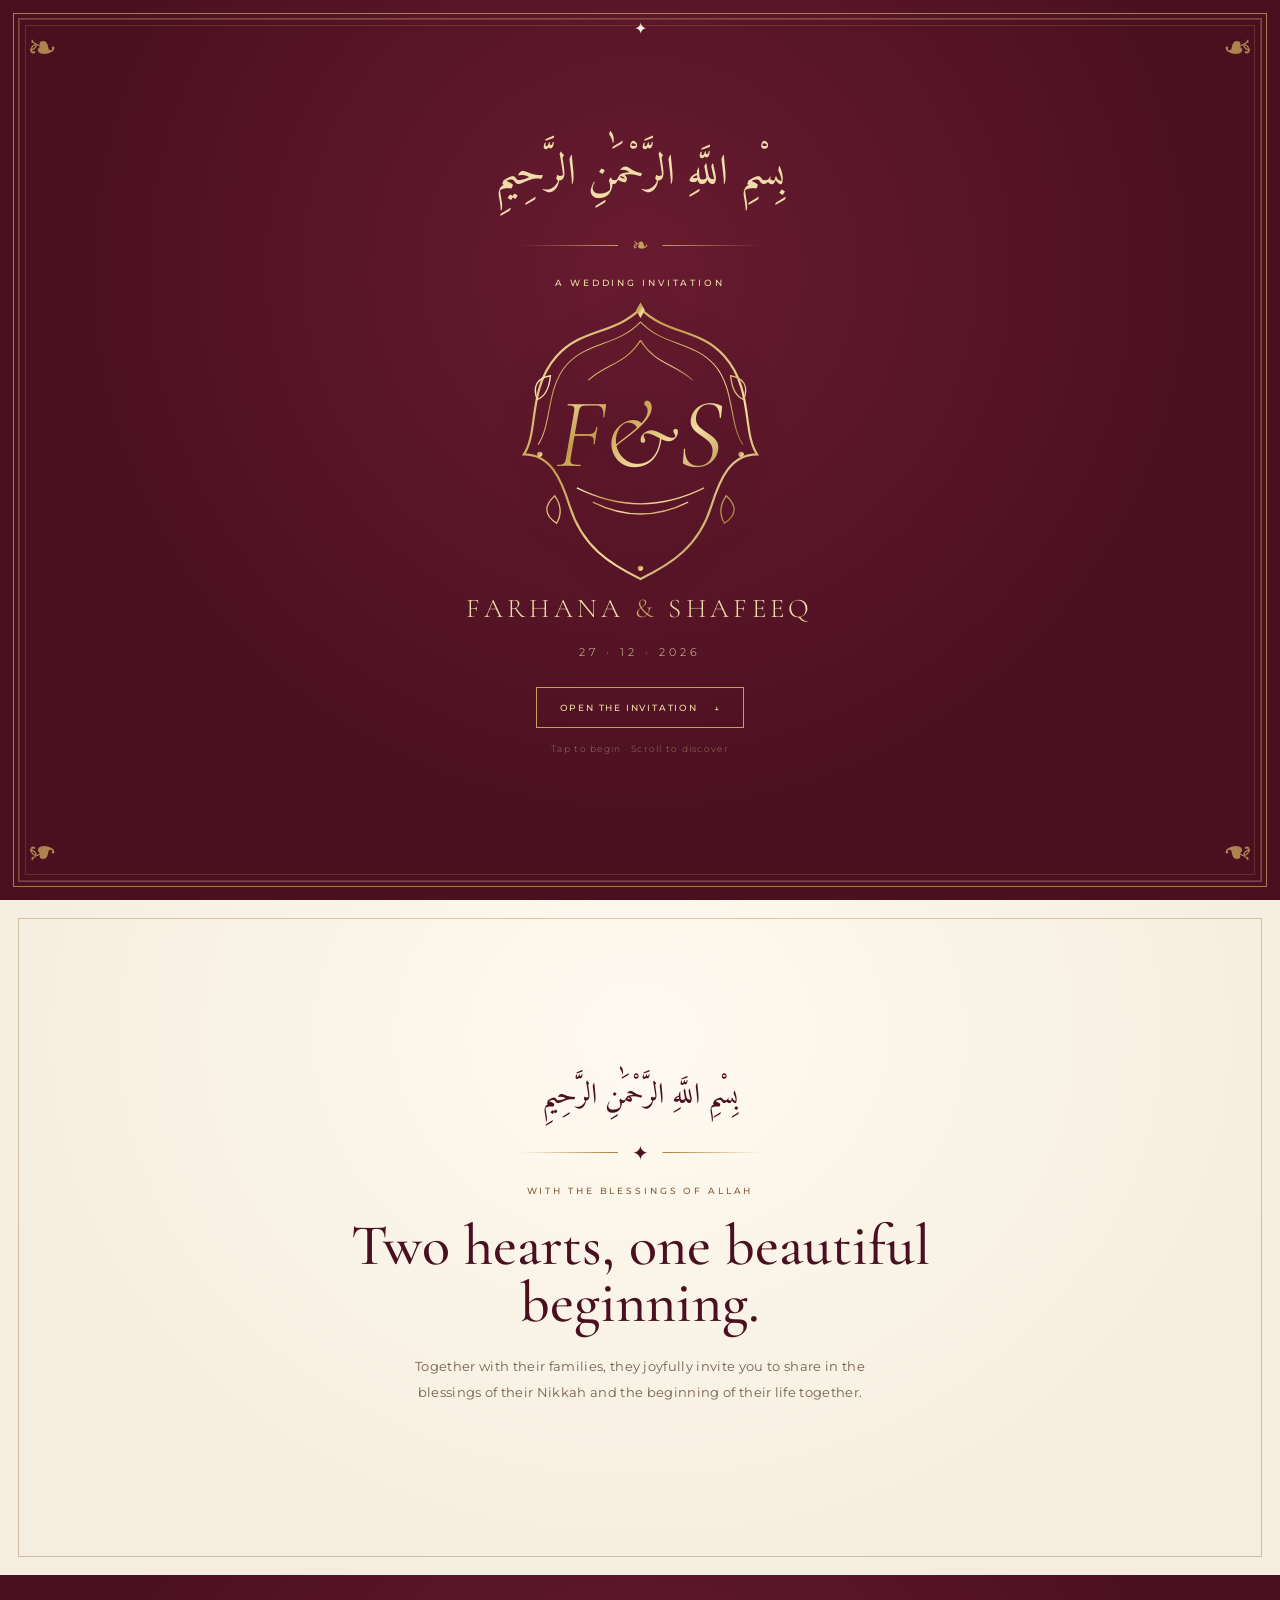
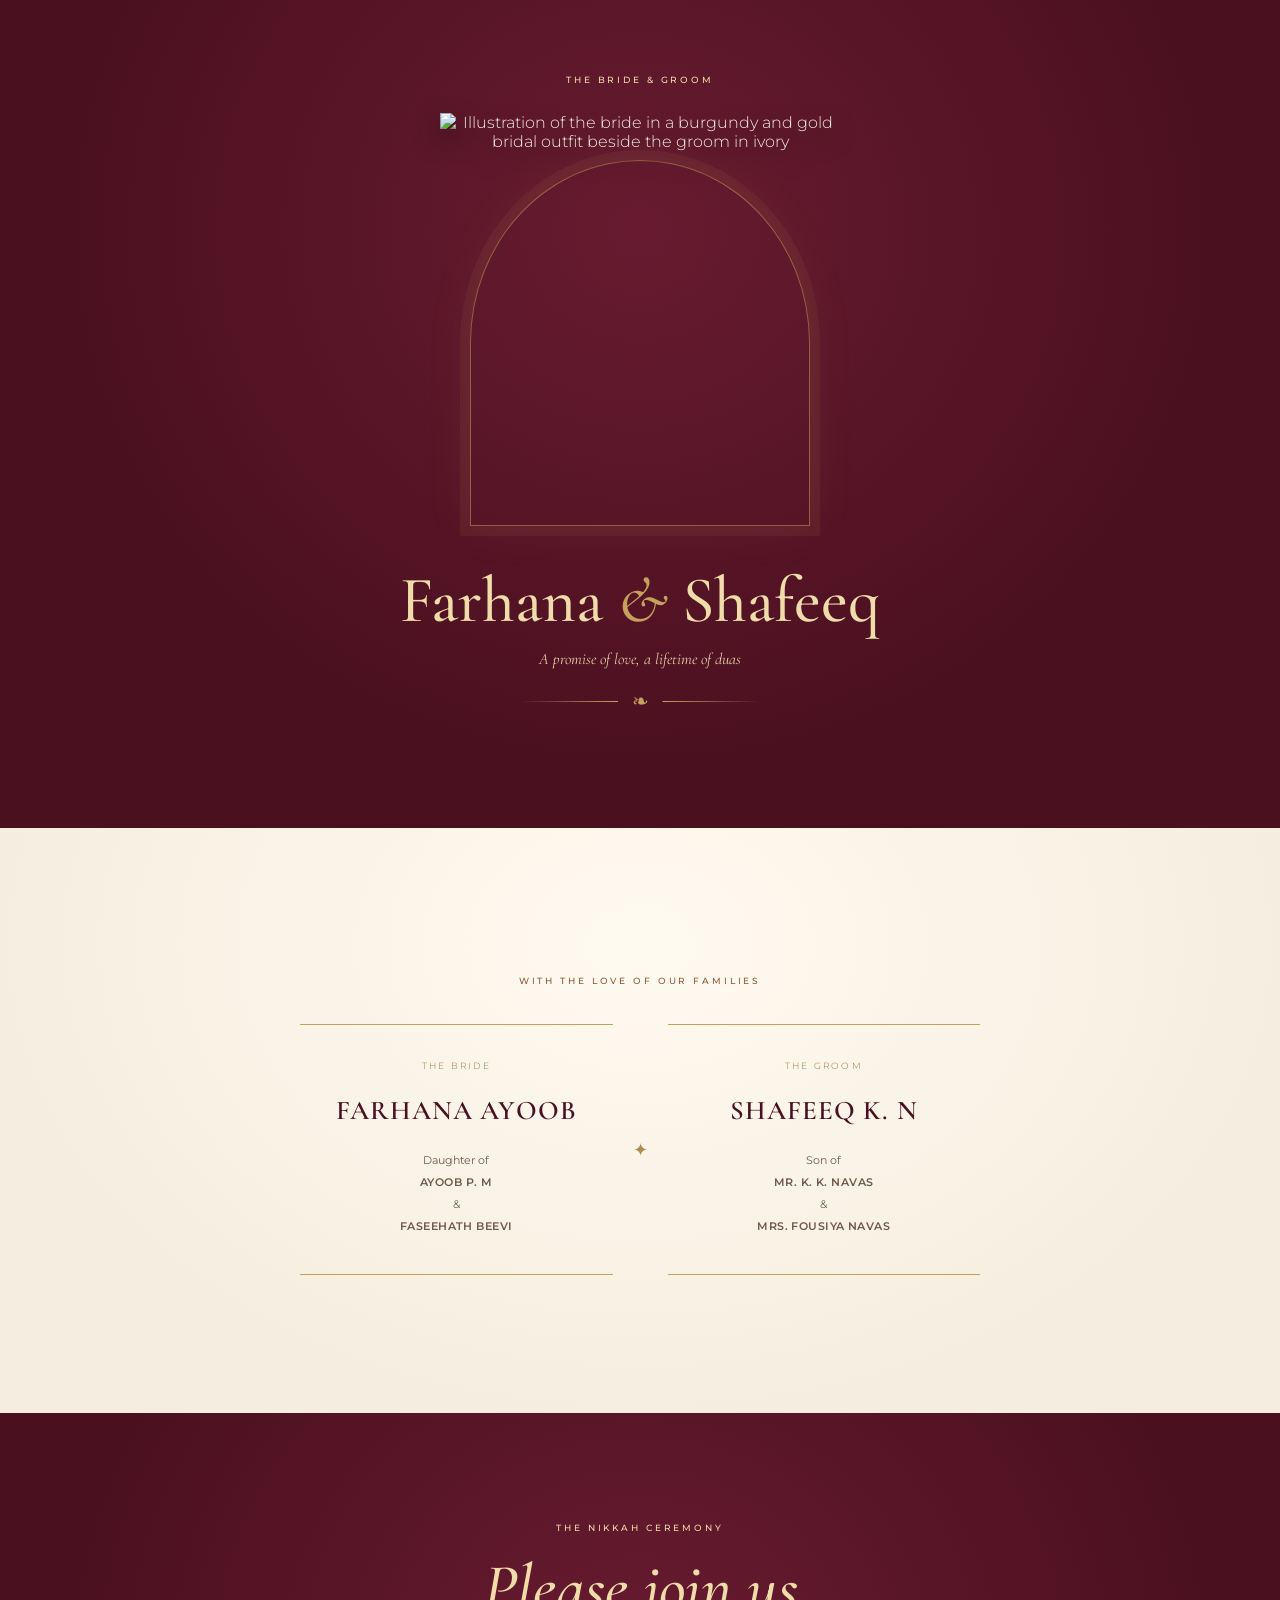
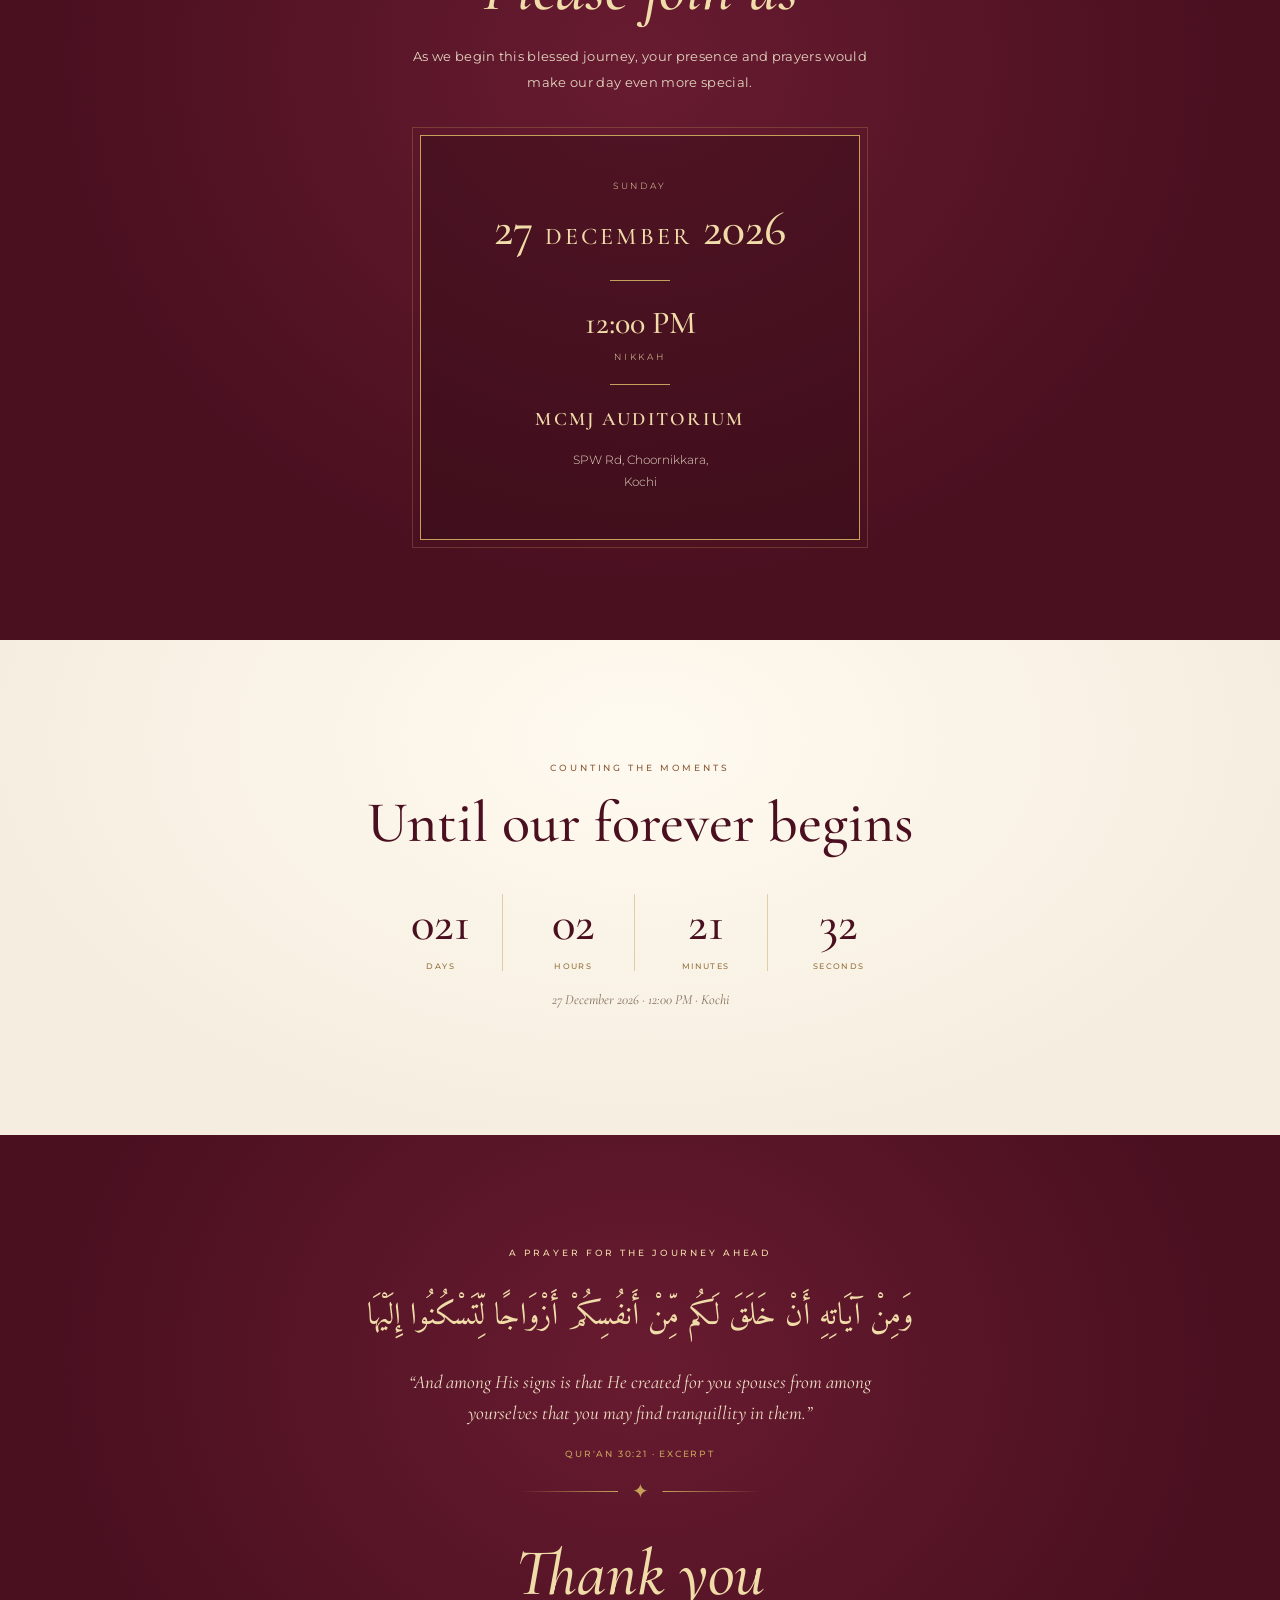
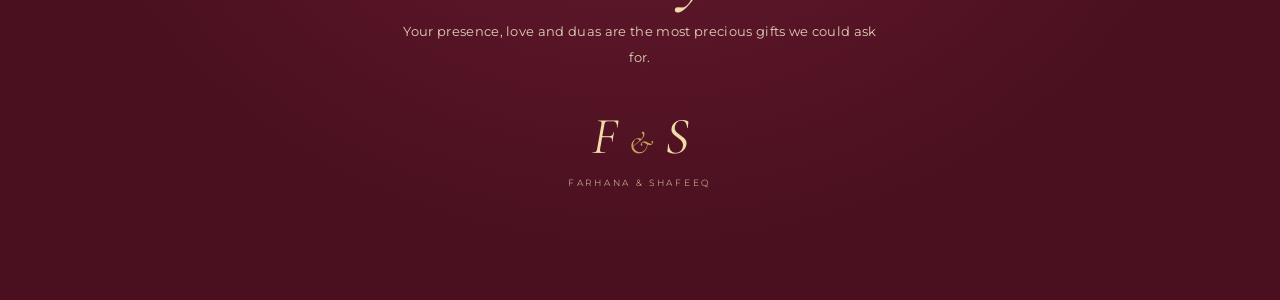
==== index.html @ 88112d71 "Add files via upload" ====
<!doctype html>
<html lang="en">
<head>
  <meta charset="utf-8"><meta name="viewport" content="width=device-width, initial-scale=1">
  <meta name="theme-color" content="#4a1020"><meta name="description" content="The Nikkah invitation of Farhana Ayoob and Shafeeq K. N — 27 December 2026.">
  <title>Farhana & Shafeeq | Nikkah Invitation</title>
  <link rel="preconnect" href="https://fonts.googleapis.com"><link rel="preconnect" href="https://fonts.gstatic.com" crossorigin>
  <link href="https://fonts.googleapis.com/css2?family=Cormorant+Garamond:wght@400;500;600;700&family=Amiri:wght@400;700&family=Montserrat:wght@300;400;500;600&display=swap" rel="stylesheet">
  <link rel="stylesheet" href="styles.css">
</head>
<body>
  <audio id="nasheed" src="assets/wedding-nasheed.mp3" loop preload="auto"></audio>
  <button class="music-toggle" id="musicToggle" aria-label="Toggle nasheed" hidden><span class="music-bars"><i></i><i></i><i></i><i></i></span><span id="musicLabel">Music on</span></button>
  <div class="petal-field" aria-hidden="true"></div>

  <main>
    <section class="opening burgundy" id="home">
      <div class="ornate-frame frame-gold" aria-hidden="true"><span>✦</span></div>
      <div class="opening-inner">
        <p class="arabic-bismillah reveal">بِسْمِ اللَّهِ الرَّحْمَٰنِ الرَّحِيمِ</p>
        <div class="gold-rule reveal"><span>❧</span></div>
        <p class="eyebrow reveal">A WEDDING INVITATION</p>
        <div class="crest reveal" aria-label="F and S royal monogram">
          <svg viewBox="0 0 300 330" role="img" aria-label="Ornamental F and S monogram">
            <defs><linearGradient id="gold" x1="0" y1="0" x2="1" y2="1"><stop stop-color="#fff0bd"/><stop offset=".35" stop-color="#c49a4a"/><stop offset=".65" stop-color="#f5dda0"/><stop offset="1" stop-color="#9c702d"/></linearGradient></defs>
            <path d="M150 12 C120 42 83 34 55 66 C22 103 35 152 18 177 C48 177 60 204 70 236 C84 281 115 301 150 318 C185 301 216 281 230 236 C240 204 252 177 282 177 C265 152 278 103 245 66 C217 34 180 42 150 12Z" fill="none" stroke="url(#gold)" stroke-width="2.5"/>
            <path d="M150 27 C125 54 91 49 67 75 C43 101 50 143 34 166 M150 27 C175 54 209 49 233 75 C257 101 250 143 266 166" fill="none" stroke="url(#gold)" stroke-width="1.2"/>
            <path d="M150 48 C133 75 112 74 91 93 M150 48 C167 75 188 74 209 93" fill="none" stroke="url(#gold)" stroke-width="1.2"/>
            <text x="150" y="190" text-anchor="middle" font-family="'Cormorant Garamond',serif" font-size="112" font-style="italic" fill="url(#gold)">F&amp;S</text>
            <path d="M78 215 Q150 251 222 215 M96 231 Q150 258 204 231" fill="none" stroke="url(#gold)" stroke-width="1.5"/>
            <g fill="url(#gold)"><path d="M150 5l5 9-5 9-5-9z"/><circle cx="36" cy="177" r="3"/><circle cx="264" cy="177" r="3"/><circle cx="150" cy="306" r="3"/></g>
            <g fill="none" stroke="url(#gold)" stroke-width="1.5"><path d="M48 88q-23 4-15 27q13-5 15-27z M252 88q23 4 15 27q-13-5-15-27z M53 224q-19 17 2 31q9-15-2-31z M247 224q19 17-2 31q-9-15 2-31z"/></g>
          </svg>
        </div>
        <p class="crest-caption reveal">FARHANA <span>&amp;</span> SHAFEEQ</p>
        <p class="opening-date reveal">27 · 12 · 2026</p>
        <button class="enter-button reveal" id="enterButton">OPEN THE INVITATION <span>↓</span></button>
        <p class="tap-note reveal">Tap to begin · Scroll to discover</p>
      </div>
      <div class="corner-ornament top-left">❧</div><div class="corner-ornament top-right">❧</div><div class="corner-ornament bottom-left">❧</div><div class="corner-ornament bottom-right">❧</div>
    </section>

    <section class="intro ivory section-pad">
      <div class="ornate-frame frame-burgundy" aria-hidden="true"></div>
      <div class="section-content reveal">
        <p class="arabic-small">بِسْمِ اللَّهِ الرَّحْمَٰنِ الرَّحِيمِ</p>
        <div class="gold-rule dark"><span>✦</span></div>
        <p class="eyebrow burgundy-text">WITH THE BLESSINGS OF ALLAH</p>
        <h1 class="intro-heading">Two hearts, one beautiful beginning.</h1>
        <p class="body-copy">Together with their families, they joyfully invite you to share in the blessings of their Nikkah and the beginning of their life together.</p>
      </div>
    </section>

    <section class="couple burgundy section-pad">
      <div class="section-content reveal">
        <p class="eyebrow">THE BRIDE &amp; GROOM</p>
        <div class="portrait-wrap"><div class="portrait-halo"></div><img src="assets/couple-illustration.jpg" alt="Illustration of the bride in a burgundy and gold bridal outfit beside the groom in ivory" class="couple-art"></div>
        <h2 class="couple-names">Farhana <span>&amp;</span> Shafeeq</h2>
        <p class="couple-subtitle">A promise of love, a lifetime of duas</p>
        <div class="gold-rule"><span>❧</span></div>
      </div>
    </section>

    <section class="families ivory section-pad">
      <div class="section-content reveal">
        <p class="eyebrow burgundy-text">WITH THE LOVE OF OUR FAMILIES</p>
        <div class="family-grid">
          <div class="family-card"><p class="family-label">THE BRIDE</p><h2>FARHANA AYOOB</h2><p>Daughter of<br><strong>AYOOB P. M</strong><br>&amp;<br><strong>FASEEHATH BEEVI</strong></p></div>
          <div class="family-divider"><span>✦</span></div>
          <div class="family-card"><p class="family-label">THE GROOM</p><h2>SHAFEEQ K. N</h2><p>Son of<br><strong>MR. K. K. NAVAS</strong><br>&amp;<br><strong>MRS. FOUSIYA NAVAS</strong></p></div>
        </div>
      </div>
    </section>

    <section class="event burgundy section-pad">
      <div class="section-content reveal">
        <p class="eyebrow">THE NIKKAH CEREMONY</p><h2 class="script-heading">Please join us</h2>
        <p class="event-intro">As we begin this blessed journey, your presence and prayers would make our day even more special.</p>
        <div class="event-panel">
          <p class="event-kicker">SUNDAY</p><p class="event-date">27 <span>DECEMBER</span> 2026</p>
          <div class="event-line"></div><p class="event-time">12:00 PM</p><p class="event-label">NIKKAH</p>
          <div class="event-line"></div><p class="venue-name">MCMJ AUDITORIUM</p><p class="venue-address">SPW Rd, Choornikkara,<br>Kochi</p>
        </div>
      </div>
    </section>

    <section class="countdown ivory section-pad">
      <div class="section-content reveal">
        <p class="eyebrow burgundy-text">COUNTING THE MOMENTS</p><h2 class="intro-heading">Until our forever begins</h2>
        <div class="count-grid" id="countdown"><div><strong id="days">000</strong><span>DAYS</span></div><div><strong id="hours">00</strong><span>HOURS</span></div><div><strong id="minutes">00</strong><span>MINUTES</span></div><div><strong id="seconds">00</strong><span>SECONDS</span></div></div>
        <p class="count-note">27 December 2026 · 12:00 PM · Kochi</p>
      </div>
    </section>

    <section class="closing burgundy section-pad">
      <div class="section-content reveal">
        <p class="eyebrow">A PRAYER FOR THE JOURNEY AHEAD</p>
        <p class="closing-arabic">وَمِنْ آيَاتِهِ أَنْ خَلَقَ لَكُم مِّنْ أَنفُسِكُمْ أَزْوَاجًا لِّتَسْكُنُوا إِلَيْهَا</p>
        <p class="verse">“And among His signs is that He created for you spouses from among yourselves that you may find tranquillity in them.”</p>
        <p class="verse-ref">QUR'AN 30:21 · EXCERPT</p>
        <div class="gold-rule"><span>✦</span></div>
        <h2 class="thank-you">Thank you</h2><p class="closing-copy">Your presence, love and duas are the most precious gifts we could ask for.</p>
        <div class="closing-monogram">F <span>&amp;</span> S</div><p class="closing-names">FARHANA &amp; SHAFEEQ</p>
      </div>
    </section>
  </main>
  <script src="script.js"></script>
</body>
</html>
---- styles.css ----
:root{--wine:#4a1020;--wine2:#64182c;--ivory:#f5eddf;--gold:#c6a15b;--gold-light:#f0dca8;--ink:#3c1c20;--serif:'Cormorant Garamond',Georgia,serif;--sans:'Montserrat',Arial,sans-serif}*{box-sizing:border-box}html{scroll-behavior:smooth}body{margin:0;background:var(--wine);color:var(--ivory);font-family:var(--sans);font-weight:300;overflow-x:hidden}.burgundy{background:radial-gradient(ellipse at 50% 30%,#681b30 0%,var(--wine) 65%);color:var(--ivory)}.ivory{background:radial-gradient(ellipse at 50% 20%,#fffaf0 0%,var(--ivory) 75%);color:var(--ink)}.opening{min-height:100svh;position:relative;display:grid;place-items:center;text-align:center;padding:44px 24px;overflow:hidden}.opening:before,.opening:after{content:"";position:absolute;inset:13px;border:1px solid rgba(213,180,111,.65);pointer-events:none}.opening:after{inset:19px;border:1px solid rgba(213,180,111,.22)}.opening-inner{position:relative;z-index:2;width:min(100%,520px);padding:35px 0}.arabic-bismillah,.arabic-small,.closing-arabic{font-family:'Amiri',serif;direction:rtl}.arabic-bismillah{font-size:clamp(28px,7vw,42px);color:var(--gold-light);margin:0 0 22px}.gold-rule{display:flex;align-items:center;justify-content:center;gap:14px;color:var(--gold);margin:20px auto;width:min(240px,70%)}.gold-rule:before,.gold-rule:after{content:"";height:1px;flex:1;background:linear-gradient(90deg,transparent,var(--gold))}.gold-rule:after{transform:scaleX(-1)}.gold-rule span{font-size:20px}.eyebrow{font-size:9px;letter-spacing:.32em;color:var(--gold-light);font-weight:500}.crest{width:min(265px,72vw);margin:10px auto 0;filter:drop-shadow(0 4px 15px #16060a66)}.crest svg{display:block;width:100%;height:auto}.crest-caption{font-family:var(--serif);font-size:clamp(20px,5vw,27px);letter-spacing:.16em;color:var(--gold-light);margin:2px 0}.crest-caption span{color:var(--gold)}.opening-date{font-size:11px;letter-spacing:.36em;color:#e7d3aa;margin:20px 0 28px}.enter-button{border:1px solid var(--gold);background:transparent;color:var(--gold-light);padding:14px 23px;font:500 9px var(--sans);letter-spacing:.2em;cursor:pointer;transition:.3s}.enter-button:hover{background:var(--gold);color:var(--wine)}.enter-button span{margin-left:12px}.tap-note{font-size:9px;letter-spacing:.14em;color:#cbb58c99;margin-top:15px}.corner-ornament{position:absolute;color:var(--gold);font:36px var(--serif);opacity:.8}.top-left{top:27px;left:27px}.top-right{top:27px;right:27px;transform:scaleX(-1)}.bottom-left{bottom:27px;left:27px;transform:scaleY(-1)}.bottom-right{bottom:27px;right:27px;transform:scale(-1)}.section-pad{position:relative;padding:100px 25px;display:grid;place-items:center;min-height:70vh;text-align:center;overflow:hidden}.section-content{width:min(100%,680px);position:relative;z-index:2}.intro{min-height:75vh}.arabic-small{font-size:29px;color:var(--wine);margin:0 0 12px}.dark{color:var(--wine)}.dark:before,.dark:after{background:linear-gradient(90deg,transparent,#a77d39)}.burgundy-text{color:#8a5b37}.intro-heading{font:500 clamp(35px,8vw,58px)/.98 var(--serif);color:var(--wine);margin:22px auto;max-width:600px}.body-copy,.event-intro,.closing-copy{max-width:480px;margin:0 auto;font:400 13px/2 var(--sans);letter-spacing:.025em;color:#765f50}.couple{padding-top:90px;padding-bottom:95px}.couple .eyebrow{margin-bottom:28px}.portrait-wrap{width:min(100%,400px);height:430px;margin:0 auto;position:relative;display:flex;align-items:flex-end;justify-content:center}.portrait-halo{position:absolute;width:85%;height:85%;bottom:4%;border:1px solid #c6a15b88;border-radius:50% 50% 0 0;box-shadow:0 0 0 10px #c6a15b12,0 0 50px #c6a15b15}.couple-art{position:relative;z-index:1;width:100%;height:100%;object-fit:contain;object-position:center bottom;mix-blend-mode:multiply;filter:drop-shadow(0 10px 12px #1b0710aa)}.couple-names{font:500 clamp(43px,10vw,65px)/1 var(--serif);margin:25px 0 8px;color:var(--gold-light)}.couple-names span{color:var(--gold);font-style:italic}.couple-subtitle{font:italic 16px var(--serif);color:#e4cfa5}.families{min-height:65vh}.family-grid{display:grid;grid-template-columns:1fr auto 1fr;gap:20px;align-items:center;margin-top:38px}.family-card{padding:26px 12px;border-top:1px solid #c6a15b;border-bottom:1px solid #c6a15b}.family-label{font-size:9px;letter-spacing:.25em;color:#9a7138}.family-card h2{font:600 clamp(20px,5vw,27px) var(--serif);color:var(--wine);letter-spacing:.04em}.family-card p:last-child{font:400 11px/2 var(--sans);color:#70594c}.family-card strong{font-weight:600;letter-spacing:.04em}.family-divider{color:#b18b4c;font-size:18px}.script-heading,.thank-you{font:italic 500 clamp(44px,10vw,66px) var(--serif);color:var(--gold-light);margin:15px 0}.event-intro{color:#e4d5c1}.event-panel{margin:40px auto 0;width:min(100%,440px);padding:35px 20px;border:1px solid #c6a15b;outline:1px solid #c6a15b44;outline-offset:7px;background:#2f0a1466}.event-kicker,.event-label{font-size:9px;letter-spacing:.3em;color:var(--gold-light)}.event-date{font:500 clamp(34px,8vw,48px) var(--serif);color:var(--gold-light);margin:8px 0}.event-date span{font-size:.5em;letter-spacing:.13em}.event-line{width:60px;height:1px;background:var(--gold);margin:22px auto}.event-time{font:500 32px var(--serif);color:var(--gold-light);margin:5px}.venue-name{font:600 19px var(--serif);letter-spacing:.12em;color:var(--gold-light)}.venue-address{font:300 12px/1.8 var(--sans);color:#e4d5c1}.countdown{min-height:55vh}.count-grid{display:grid;grid-template-columns:repeat(4,1fr);gap:10px;margin:42px auto 20px;max-width:520px}.count-grid div{border-right:1px solid #c6a15b77;display:flex;flex-direction:column;gap:8px}.count-grid div:last-child{border:0}.count-grid strong{font:500 clamp(32px,8vw,49px) var(--serif);color:var(--wine)}.count-grid span{font:500 8px var(--sans);letter-spacing:.18em;color:#94723e}.count-note{font:italic 14px var(--serif);color:#846e5b}.closing{min-height:85vh}.closing-arabic{font-size:clamp(22px,5.5vw,31px);line-height:1.9;color:var(--gold-light);max-width:620px;margin:30px auto 15px}.verse{font:italic 19px/1.6 var(--serif);color:#f1e2c6;max-width:520px;margin:20px auto}.verse-ref{font:500 9px var(--sans);letter-spacing:.2em;color:var(--gold)}.thank-you{margin:30px 0 5px}.closing-copy{color:#e2d1b7}.closing-monogram{font:italic 52px var(--serif);color:var(--gold-light);margin:35px 0 0}.closing-monogram span{font-size:32px;color:var(--gold)}.closing-names{font-size:9px;letter-spacing:.3em;color:var(--gold-light)}.ornate-frame{position:absolute;inset:18px;pointer-events:none}.frame-gold{border:1px solid #c6a15b66}.frame-gold:after{content:"";position:absolute;inset:6px;border:1px solid #c6a15b33}.frame-burgundy{inset:18px;border:1px solid #8d672f55}.music-toggle{position:fixed;z-index:20;right:17px;top:17px;border:1px solid #c6a15b;background:#3d0d1bd9;color:#f3dfb2;border-radius:30px;padding:9px 13px;display:flex;align-items:center;gap:9px;font:500 9px var(--sans);letter-spacing:.08em;cursor:pointer}.music-toggle[hidden]{display:none}.music-bars{height:14px;display:flex;align-items:center;gap:2px}.music-bars i{display:block;width:2px;height:5px;background:var(--gold-light);animation:equalize .8s ease-in-out infinite alternate}.music-bars i:nth-child(2){animation-delay:.2s}.music-bars i:nth-child(3){animation-delay:.4s}.music-bars i:nth-child(4){animation-delay:.1s}.music-toggle.paused .music-bars i{animation-play-state:paused;height:3px}@keyframes equalize{to{height:13px}}.petal-field{position:fixed;inset:0;pointer-events:none;z-index:5;overflow:hidden}.petal{position:absolute;top:-30px;width:7px;height:11px;background:linear-gradient(135deg,#f2d99b,#a87932);border-radius:80% 0 80% 0;opacity:.48;animation:fall linear infinite;filter:drop-shadow(0 0 3px #d7ad5b55)}@keyframes fall{0%{transform:translate3d(0,-30px,0) rotate(0)}50%{transform:translate3d(35px,55vh,0) rotate(170deg)}100%{transform:translate3d(-15px,110vh,0) rotate(350deg);opacity:0}}.reveal{opacity:0;transform:translateY(28px);transition:opacity 1s ease,transform 1s cubic-bezier(.2,.7,.2,1)}.reveal.visible{opacity:1;transform:translateY(0)}.opening .reveal{transition-delay:.12s}.opening.started .reveal{opacity:1;transform:none}.opening.started .crest{animation:crestReveal 1.5s ease both}@keyframes crestReveal{from{opacity:0;transform:scale(.88)}to{opacity:1;transform:scale(1)}}@media(max-width:560px){.section-pad{padding:82px 23px;min-height:65vh}.family-grid{grid-template-columns:1fr;gap:12px}.family-divider{transform:rotate(90deg);height:10px}.family-card{padding:18px 12px}.portrait-wrap{height:370px}.count-grid{gap:4px}.count-grid strong{font-size:34px}.count-grid span{font-size:7px;letter-spacing:.1em}.opening:before{inset:12px}.opening:after{inset:17px}.corner-ornament{font-size:28px}}
@media(prefers-reduced-motion:reduce){*,*:before,*:after{scroll-behavior:auto!important;animation-duration:.01ms!important;transition-duration:.01ms!important}}
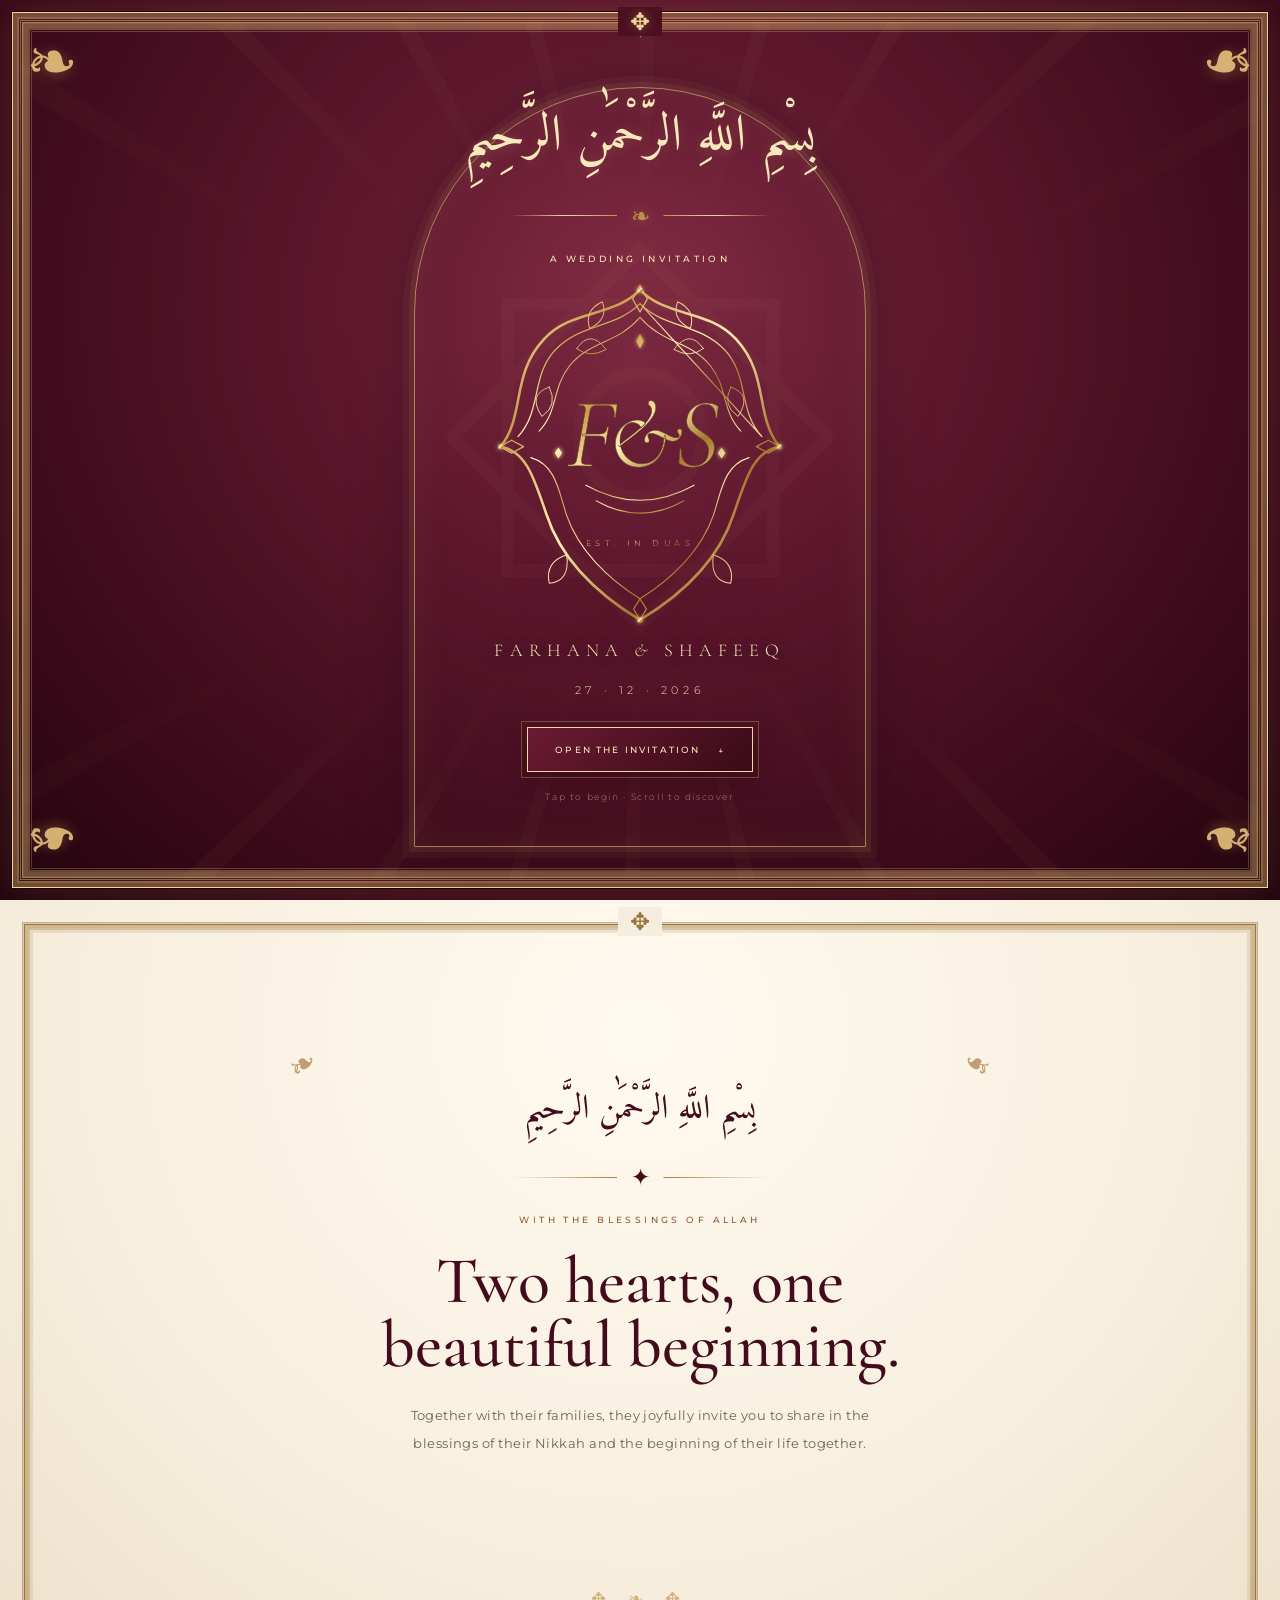
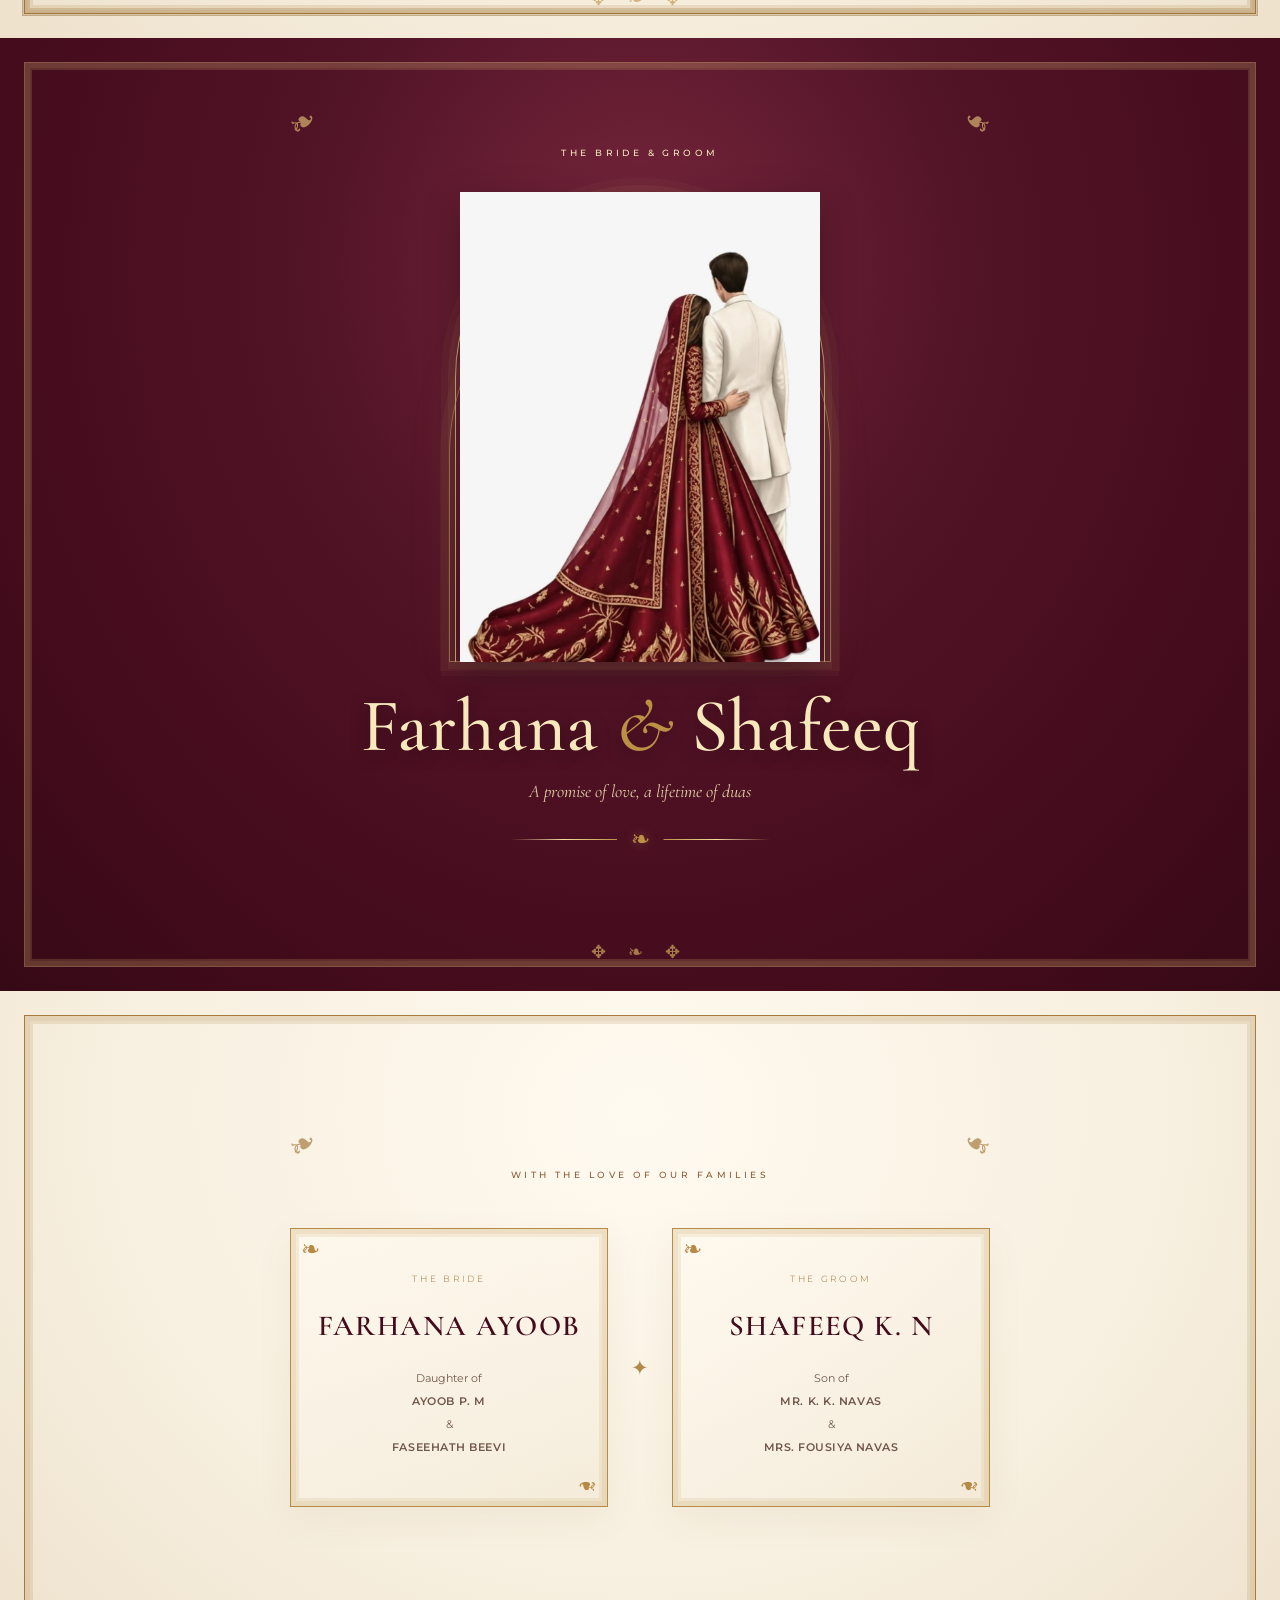
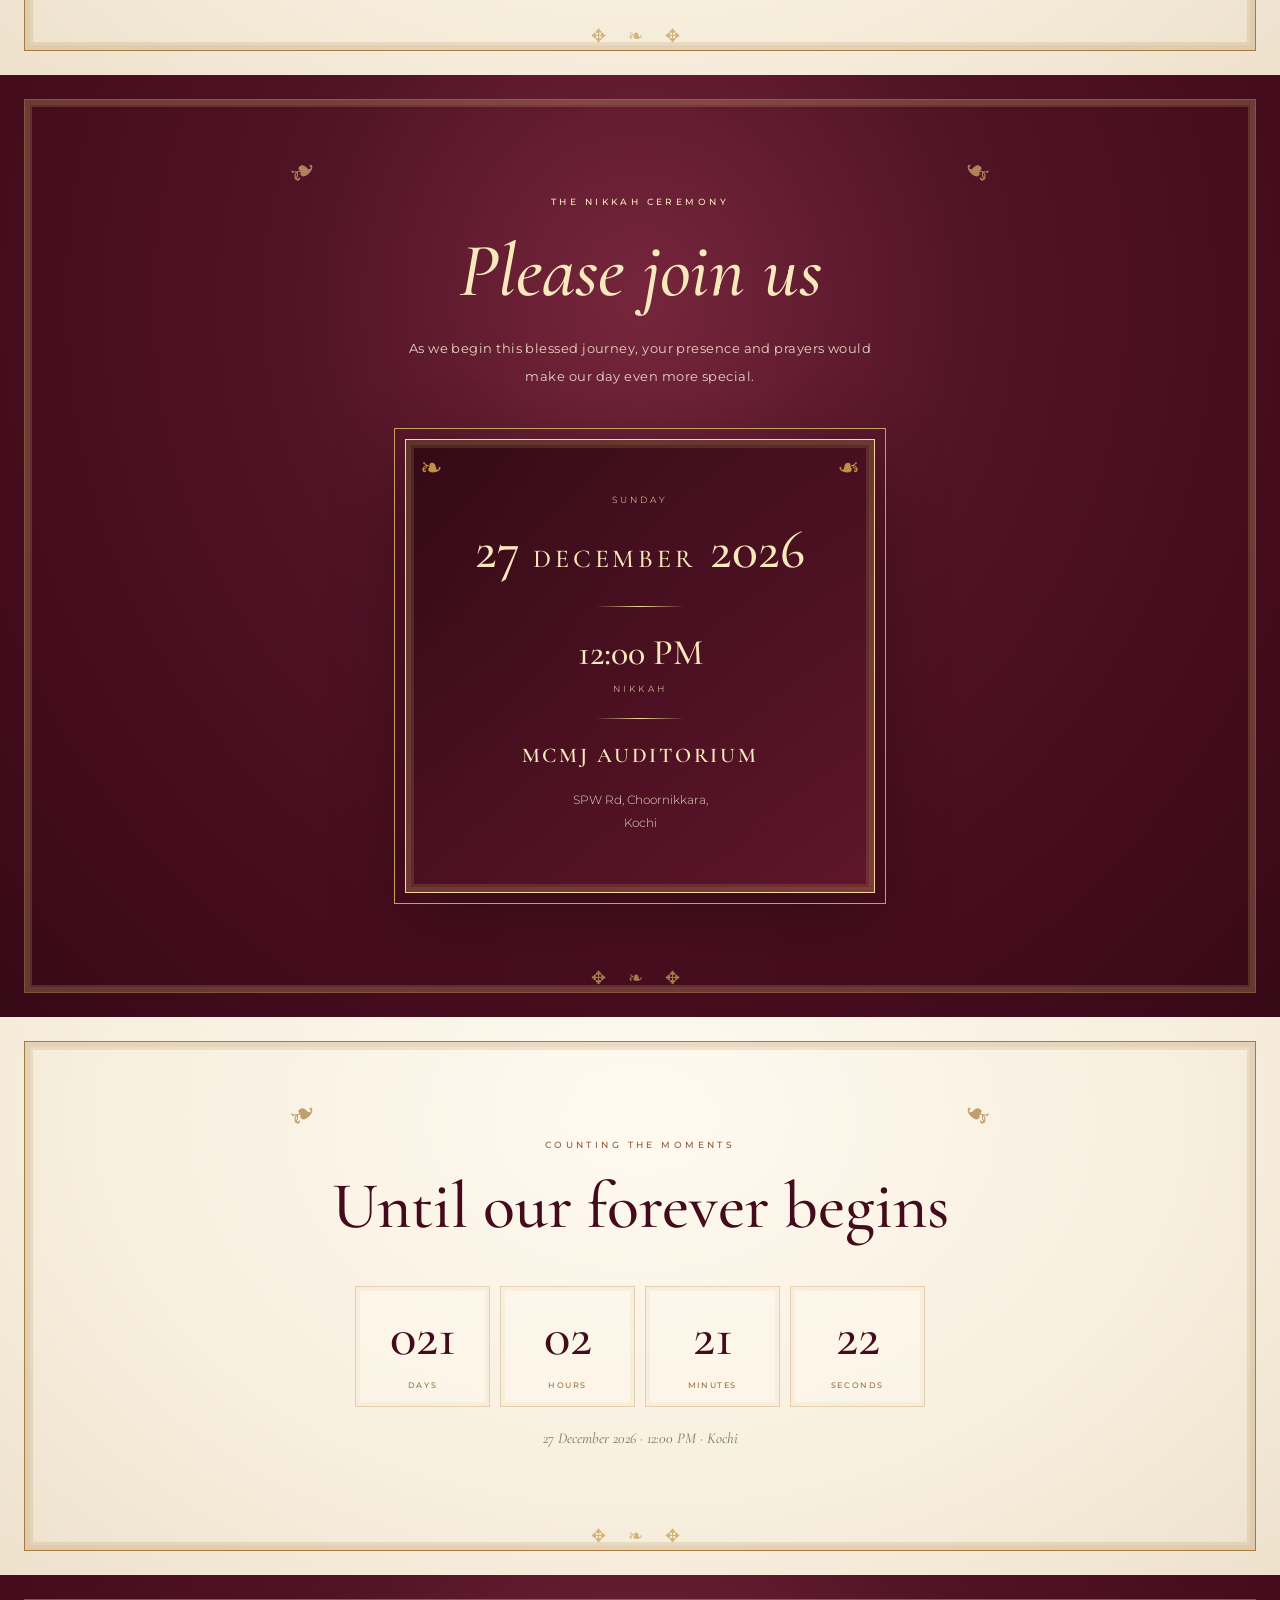
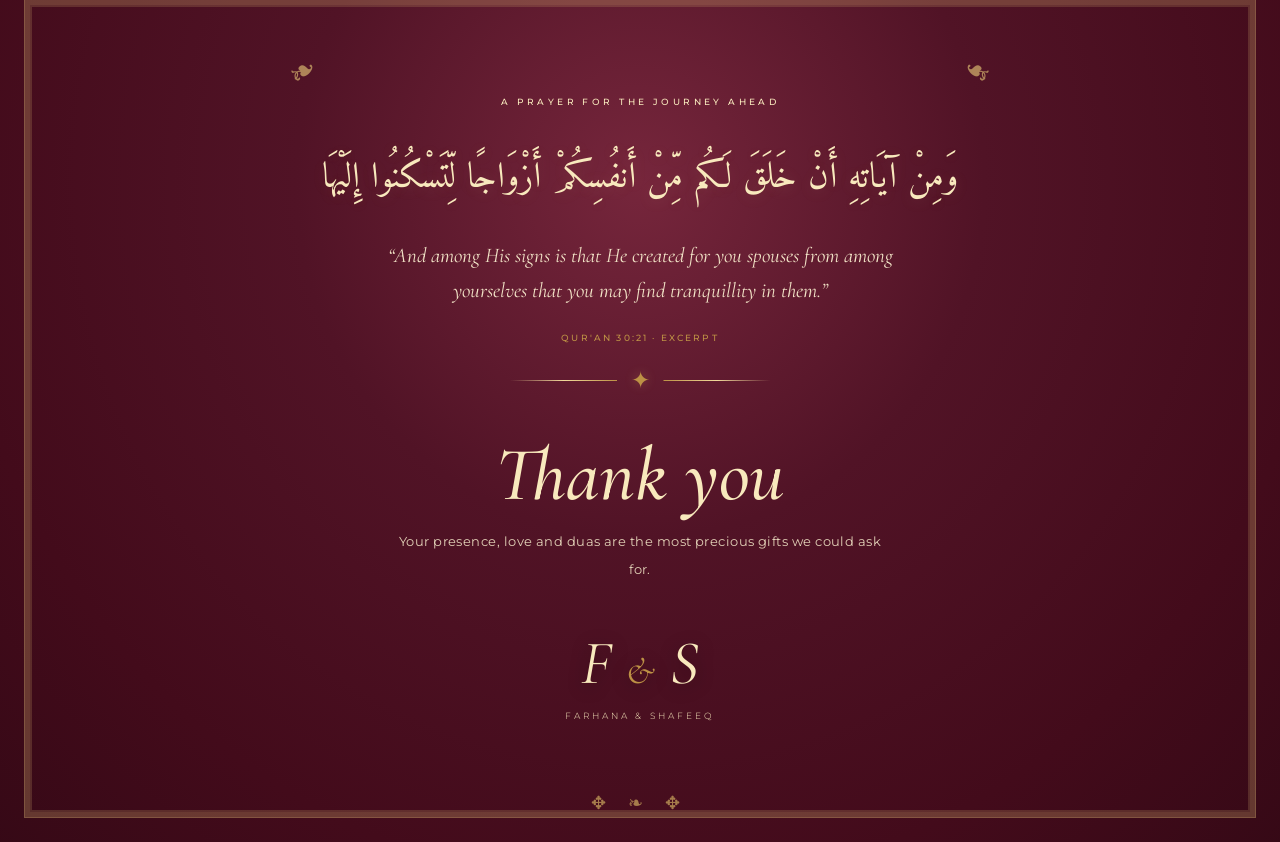
==== commit e58ab1cc: "Add files via upload" ====
--- a/index.html
+++ b/index.html
@@ -20,16 +20,25 @@
         <p class="arabic-bismillah reveal">بِسْمِ اللَّهِ الرَّحْمَٰنِ الرَّحِيمِ</p>
         <div class="gold-rule reveal"><span>❧</span></div>
         <p class="eyebrow reveal">A WEDDING INVITATION</p>
-        <div class="crest reveal" aria-label="F and S royal monogram">
-          <svg viewBox="0 0 300 330" role="img" aria-label="Ornamental F and S monogram">
-            <defs><linearGradient id="gold" x1="0" y1="0" x2="1" y2="1"><stop stop-color="#fff0bd"/><stop offset=".35" stop-color="#c49a4a"/><stop offset=".65" stop-color="#f5dda0"/><stop offset="1" stop-color="#9c702d"/></linearGradient></defs>
-            <path d="M150 12 C120 42 83 34 55 66 C22 103 35 152 18 177 C48 177 60 204 70 236 C84 281 115 301 150 318 C185 301 216 281 230 236 C240 204 252 177 282 177 C265 152 278 103 245 66 C217 34 180 42 150 12Z" fill="none" stroke="url(#gold)" stroke-width="2.5"/>
-            <path d="M150 27 C125 54 91 49 67 75 C43 101 50 143 34 166 M150 27 C175 54 209 49 233 75 C257 101 250 143 266 166" fill="none" stroke="url(#gold)" stroke-width="1.2"/>
-            <path d="M150 48 C133 75 112 74 91 93 M150 48 C167 75 188 74 209 93" fill="none" stroke="url(#gold)" stroke-width="1.2"/>
-            <text x="150" y="190" text-anchor="middle" font-family="'Cormorant Garamond',serif" font-size="112" font-style="italic" fill="url(#gold)">F&amp;S</text>
-            <path d="M78 215 Q150 251 222 215 M96 231 Q150 258 204 231" fill="none" stroke="url(#gold)" stroke-width="1.5"/>
-            <g fill="url(#gold)"><path d="M150 5l5 9-5 9-5-9z"/><circle cx="36" cy="177" r="3"/><circle cx="264" cy="177" r="3"/><circle cx="150" cy="306" r="3"/></g>
-            <g fill="none" stroke="url(#gold)" stroke-width="1.5"><path d="M48 88q-23 4-15 27q13-5 15-27z M252 88q23 4 15 27q-13-5-15-27z M53 224q-19 17 2 31q9-15-2-31z M247 224q19 17-2 31q-9-15 2-31z"/></g>
+        <div class="crest reveal" aria-label="Royal F and S monogram">
+          <svg viewBox="0 0 360 390" role="img" aria-label="Intertwined F and S within an ornate Islamic royal crest">
+            <defs>
+              <linearGradient id="royalGold" x1="0" y1="0" x2="1" y2="1"><stop stop-color="#fff4cc"/><stop offset=".22" stop-color="#c99d4c"/><stop offset=".48" stop-color="#fff0b5"/><stop offset=".72" stop-color="#a8782f"/><stop offset="1" stop-color="#f5dfa0"/></linearGradient>
+              <filter id="goldGlow" x="-40%" y="-40%" width="180%" height="180%"><feGaussianBlur stdDeviation="2.2" result="blur"/><feMerge><feMergeNode in="blur"/><feMergeNode in="SourceGraphic"/></feMerge></filter>
+            </defs>
+            <g fill="none" stroke="url(#royalGold)" stroke-linecap="round" stroke-linejoin="round">
+              <path stroke-width="2.8" d="M180 13 C151 43 105 34 75 67 C39 106 55 150 28 184 C57 189 65 221 78 258 C94 307 132 344 180 373 C228 344 266 307 282 258 C295 221 303 189 332 184 C305 150 321 106 285 67 C255 34 209 43 180 13Z"/>
+              <path stroke-width="1.4" d="M180 28 C153 55 116 49 88 78 C61 106 73 145 47 173 M180 28 C207 55 244 49 272 78 C299 106 287 145 313 173Z"/>
+              <path stroke-width="1.2" d="M180 43 C155 72 126 68 103 96 C84 120 91 145 70 167 M180 43 C205 72 234 68 257 96 C276 120 269 145 290 167"/>
+              <path stroke-width="1.3" d="M61 196 C88 204 91 231 100 259 C113 297 145 328 180 350 C215 328 247 297 260 259 C269 231 272 204 299 196"/>
+              <path stroke-width="1" d="M111 77 Q126 55 143 78 Q125 88 111 77Z M249 77 Q234 55 217 78 Q235 88 249 77Z M81 119 Q57 127 73 151 Q91 139 81 119Z M279 119 Q303 127 287 151 Q269 139 279 119Z"/>
+              <path stroke-width="1.4" d="M180 8l8 15-8 14-8-14z M180 350l7 11-7 12-7-12z M27 184l13-7 13 7-13 7z M333 184l-13-7-13 7 13 7z"/>
+              <path stroke-width="1.1" d="M100 302q-24 8-19 31q23-2 19-31z M260 302q24 8 19 31q-23-2-19-31z M125 55q-6-20 14-29q7 19-14 29z M235 55q6-20-14-29q-7 19 14 29z"/>
+              <path stroke-width="1.2" d="M121 226 Q180 259 239 226 M132 243 Q180 270 228 243"/>
+            </g>
+            <g fill="url(#royalGold)" filter="url(#goldGlow)"><circle cx="180" cy="13" r="3"/><circle cx="28" cy="184" r="2.8"/><circle cx="332" cy="184" r="2.8"/><circle cx="180" cy="373" r="3"/><path d="M180 61l4 8-4 8-4-8z M91 185l4 6-4 6-4-6z M269 185l4 6-4 6-4-6z"/></g>
+            <text x="180" y="205" text-anchor="middle" font-family="'Cormorant Garamond',serif" font-size="108" font-style="italic" letter-spacing="-8" fill="url(#royalGold)" stroke="#6d4821" stroke-width=".55">F&amp;S</text>
+            <text x="180" y="292" text-anchor="middle" font-family="'Montserrat',sans-serif" font-size="9" letter-spacing="5" fill="url(#royalGold)">EST. IN DUAS</text>
           </svg>
         </div>
         <p class="crest-caption reveal">FARHANA <span>&amp;</span> SHAFEEQ</p>
--- a/styles.css
+++ b/styles.css
@@ -1,2 +1,125 @@
-:root{--wine:#4a1020;--wine2:#64182c;--ivory:#f5eddf;--gold:#c6a15b;--gold-light:#f0dca8;--ink:#3c1c20;--serif:'Cormorant Garamond',Georgia,serif;--sans:'Montserrat',Arial,sans-serif}*{box-sizing:border-box}html{scroll-behavior:smooth}body{margin:0;background:var(--wine);color:var(--ivory);font-family:var(--sans);font-weight:300;overflow-x:hidden}.burgundy{background:radial-gradient(ellipse at 50% 30%,#681b30 0%,var(--wine) 65%);color:var(--ivory)}.ivory{background:radial-gradient(ellipse at 50% 20%,#fffaf0 0%,var(--ivory) 75%);color:var(--ink)}.opening{min-height:100svh;position:relative;display:grid;place-items:center;text-align:center;padding:44px 24px;overflow:hidden}.opening:before,.opening:after{content:"";position:absolute;inset:13px;border:1px solid rgba(213,180,111,.65);pointer-events:none}.opening:after{inset:19px;border:1px solid rgba(213,180,111,.22)}.opening-inner{position:relative;z-index:2;width:min(100%,520px);padding:35px 0}.arabic-bismillah,.arabic-small,.closing-arabic{font-family:'Amiri',serif;direction:rtl}.arabic-bismillah{font-size:clamp(28px,7vw,42px);color:var(--gold-light);margin:0 0 22px}.gold-rule{display:flex;align-items:center;justify-content:center;gap:14px;color:var(--gold);margin:20px auto;width:min(240px,70%)}.gold-rule:before,.gold-rule:after{content:"";height:1px;flex:1;background:linear-gradient(90deg,transparent,var(--gold))}.gold-rule:after{transform:scaleX(-1)}.gold-rule span{font-size:20px}.eyebrow{font-size:9px;letter-spacing:.32em;color:var(--gold-light);font-weight:500}.crest{width:min(265px,72vw);margin:10px auto 0;filter:drop-shadow(0 4px 15px #16060a66)}.crest svg{display:block;width:100%;height:auto}.crest-caption{font-family:var(--serif);font-size:clamp(20px,5vw,27px);letter-spacing:.16em;color:var(--gold-light);margin:2px 0}.crest-caption span{color:var(--gold)}.opening-date{font-size:11px;letter-spacing:.36em;color:#e7d3aa;margin:20px 0 28px}.enter-button{border:1px solid var(--gold);background:transparent;color:var(--gold-light);padding:14px 23px;font:500 9px var(--sans);letter-spacing:.2em;cursor:pointer;transition:.3s}.enter-button:hover{background:var(--gold);color:var(--wine)}.enter-button span{margin-left:12px}.tap-note{font-size:9px;letter-spacing:.14em;color:#cbb58c99;margin-top:15px}.corner-ornament{position:absolute;color:var(--gold);font:36px var(--serif);opacity:.8}.top-left{top:27px;left:27px}.top-right{top:27px;right:27px;transform:scaleX(-1)}.bottom-left{bottom:27px;left:27px;transform:scaleY(-1)}.bottom-right{bottom:27px;right:27px;transform:scale(-1)}.section-pad{position:relative;padding:100px 25px;display:grid;place-items:center;min-height:70vh;text-align:center;overflow:hidden}.section-content{width:min(100%,680px);position:relative;z-index:2}.intro{min-height:75vh}.arabic-small{font-size:29px;color:var(--wine);margin:0 0 12px}.dark{color:var(--wine)}.dark:before,.dark:after{background:linear-gradient(90deg,transparent,#a77d39)}.burgundy-text{color:#8a5b37}.intro-heading{font:500 clamp(35px,8vw,58px)/.98 var(--serif);color:var(--wine);margin:22px auto;max-width:600px}.body-copy,.event-intro,.closing-copy{max-width:480px;margin:0 auto;font:400 13px/2 var(--sans);letter-spacing:.025em;color:#765f50}.couple{padding-top:90px;padding-bottom:95px}.couple .eyebrow{margin-bottom:28px}.portrait-wrap{width:min(100%,400px);height:430px;margin:0 auto;position:relative;display:flex;align-items:flex-end;justify-content:center}.portrait-halo{position:absolute;width:85%;height:85%;bottom:4%;border:1px solid #c6a15b88;border-radius:50% 50% 0 0;box-shadow:0 0 0 10px #c6a15b12,0 0 50px #c6a15b15}.couple-art{position:relative;z-index:1;width:100%;height:100%;object-fit:contain;object-position:center bottom;mix-blend-mode:multiply;filter:drop-shadow(0 10px 12px #1b0710aa)}.couple-names{font:500 clamp(43px,10vw,65px)/1 var(--serif);margin:25px 0 8px;color:var(--gold-light)}.couple-names span{color:var(--gold);font-style:italic}.couple-subtitle{font:italic 16px var(--serif);color:#e4cfa5}.families{min-height:65vh}.family-grid{display:grid;grid-template-columns:1fr auto 1fr;gap:20px;align-items:center;margin-top:38px}.family-card{padding:26px 12px;border-top:1px solid #c6a15b;border-bottom:1px solid #c6a15b}.family-label{font-size:9px;letter-spacing:.25em;color:#9a7138}.family-card h2{font:600 clamp(20px,5vw,27px) var(--serif);color:var(--wine);letter-spacing:.04em}.family-card p:last-child{font:400 11px/2 var(--sans);color:#70594c}.family-card strong{font-weight:600;letter-spacing:.04em}.family-divider{color:#b18b4c;font-size:18px}.script-heading,.thank-you{font:italic 500 clamp(44px,10vw,66px) var(--serif);color:var(--gold-light);margin:15px 0}.event-intro{color:#e4d5c1}.event-panel{margin:40px auto 0;width:min(100%,440px);padding:35px 20px;border:1px solid #c6a15b;outline:1px solid #c6a15b44;outline-offset:7px;background:#2f0a1466}.event-kicker,.event-label{font-size:9px;letter-spacing:.3em;color:var(--gold-light)}.event-date{font:500 clamp(34px,8vw,48px) var(--serif);color:var(--gold-light);margin:8px 0}.event-date span{font-size:.5em;letter-spacing:.13em}.event-line{width:60px;height:1px;background:var(--gold);margin:22px auto}.event-time{font:500 32px var(--serif);color:var(--gold-light);margin:5px}.venue-name{font:600 19px var(--serif);letter-spacing:.12em;color:var(--gold-light)}.venue-address{font:300 12px/1.8 var(--sans);color:#e4d5c1}.countdown{min-height:55vh}.count-grid{display:grid;grid-template-columns:repeat(4,1fr);gap:10px;margin:42px auto 20px;max-width:520px}.count-grid div{border-right:1px solid #c6a15b77;display:flex;flex-direction:column;gap:8px}.count-grid div:last-child{border:0}.count-grid strong{font:500 clamp(32px,8vw,49px) var(--serif);color:var(--wine)}.count-grid span{font:500 8px var(--sans);letter-spacing:.18em;color:#94723e}.count-note{font:italic 14px var(--serif);color:#846e5b}.closing{min-height:85vh}.closing-arabic{font-size:clamp(22px,5.5vw,31px);line-height:1.9;color:var(--gold-light);max-width:620px;margin:30px auto 15px}.verse{font:italic 19px/1.6 var(--serif);color:#f1e2c6;max-width:520px;margin:20px auto}.verse-ref{font:500 9px var(--sans);letter-spacing:.2em;color:var(--gold)}.thank-you{margin:30px 0 5px}.closing-copy{color:#e2d1b7}.closing-monogram{font:italic 52px var(--serif);color:var(--gold-light);margin:35px 0 0}.closing-monogram span{font-size:32px;color:var(--gold)}.closing-names{font-size:9px;letter-spacing:.3em;color:var(--gold-light)}.ornate-frame{position:absolute;inset:18px;pointer-events:none}.frame-gold{border:1px solid #c6a15b66}.frame-gold:after{content:"";position:absolute;inset:6px;border:1px solid #c6a15b33}.frame-burgundy{inset:18px;border:1px solid #8d672f55}.music-toggle{position:fixed;z-index:20;right:17px;top:17px;border:1px solid #c6a15b;background:#3d0d1bd9;color:#f3dfb2;border-radius:30px;padding:9px 13px;display:flex;align-items:center;gap:9px;font:500 9px var(--sans);letter-spacing:.08em;cursor:pointer}.music-toggle[hidden]{display:none}.music-bars{height:14px;display:flex;align-items:center;gap:2px}.music-bars i{display:block;width:2px;height:5px;background:var(--gold-light);animation:equalize .8s ease-in-out infinite alternate}.music-bars i:nth-child(2){animation-delay:.2s}.music-bars i:nth-child(3){animation-delay:.4s}.music-bars i:nth-child(4){animation-delay:.1s}.music-toggle.paused .music-bars i{animation-play-state:paused;height:3px}@keyframes equalize{to{height:13px}}.petal-field{position:fixed;inset:0;pointer-events:none;z-index:5;overflow:hidden}.petal{position:absolute;top:-30px;width:7px;height:11px;background:linear-gradient(135deg,#f2d99b,#a87932);border-radius:80% 0 80% 0;opacity:.48;animation:fall linear infinite;filter:drop-shadow(0 0 3px #d7ad5b55)}@keyframes fall{0%{transform:translate3d(0,-30px,0) rotate(0)}50%{transform:translate3d(35px,55vh,0) rotate(170deg)}100%{transform:translate3d(-15px,110vh,0) rotate(350deg);opacity:0}}.reveal{opacity:0;transform:translateY(28px);transition:opacity 1s ease,transform 1s cubic-bezier(.2,.7,.2,1)}.reveal.visible{opacity:1;transform:translateY(0)}.opening .reveal{transition-delay:.12s}.opening.started .reveal{opacity:1;transform:none}.opening.started .crest{animation:crestReveal 1.5s ease both}@keyframes crestReveal{from{opacity:0;transform:scale(.88)}to{opacity:1;transform:scale(1)}}@media(max-width:560px){.section-pad{padding:82px 23px;min-height:65vh}.family-grid{grid-template-columns:1fr;gap:12px}.family-divider{transform:rotate(90deg);height:10px}.family-card{padding:18px 12px}.portrait-wrap{height:370px}.count-grid{gap:4px}.count-grid strong{font-size:34px}.count-grid span{font-size:7px;letter-spacing:.1em}.opening:before{inset:12px}.opening:after{inset:17px}.corner-ornament{font-size:28px}}
+:root{
+  --wine:#430b1b;--wine-deep:#260610;--wine-mid:#64182d;--wine-light:#7b263b;
+  --ivory:#f7efdf;--ivory-deep:#eadcc3;--gold:#bd9145;--gold-bright:#f1d99b;--gold-pale:#f8e9bd;
+  --ink:#3b1720;--muted:#795f50;--serif:'Cormorant Garamond',Georgia,serif;--sans:'Montserrat',Arial,sans-serif;
+}
+*{box-sizing:border-box}
+html{scroll-behavior:smooth;scroll-padding-top:20px}
+body{margin:0;background:var(--wine-deep);color:var(--ivory);font-family:var(--sans);font-weight:300;overflow-x:hidden}
+main{isolation:isolate}
+.burgundy{background:radial-gradient(ellipse at 50% 24%,#76263c 0%,#511326 38%,var(--wine) 76%,var(--wine-deep) 130%);color:var(--ivory)}
+.ivory{background:radial-gradient(ellipse at 50% 18%,#fffaf0 0%,var(--ivory) 60%,#eadcc5 115%);color:var(--ink)}
+/* Opening: velvet-like depth, fine Islamic geometry and a grand double palace frame. */
+.opening{min-height:100svh;position:relative;display:grid;place-items:center;text-align:center;padding:52px 27px;overflow:hidden;background:radial-gradient(ellipse at 50% 38%,#79263d 0%,#581629 40%,#390a18 100%)}
+.opening:before,.opening:after{content:"";position:absolute;pointer-events:none;z-index:0}
+.opening:before{inset:13px;border:1px solid rgba(237,205,135,.9);box-shadow:inset 0 0 0 5px #4a10204d,inset 0 0 0 7px #d5ae694f,0 0 0 1px #16040a}
+.opening:after{inset:22px;border:1px solid rgba(237,205,135,.38);background:repeating-linear-gradient(45deg,transparent 0 18px,#e4c17a08 19px 20px),repeating-linear-gradient(-45deg,transparent 0 18px,#e4c17a08 19px 20px);mask-image:linear-gradient(#000,transparent 34%,transparent 66%,#000)}
+.opening-inner{position:relative;z-index:2;width:min(100%,560px);padding:42px 10px 34px}
+.opening-inner:before{content:"";position:absolute;z-index:-1;left:50%;top:4%;transform:translateX(-50%);width:min(82%,420px);height:93%;border:1px solid #e0bd785e;border-bottom:0;border-radius:230px 230px 0 0;box-shadow:0 0 0 8px #d9b56c0a,0 0 55px #10030a40,inset 0 0 35px #e8c67c0a}
+.opening-inner:after{content:"۞";position:absolute;z-index:-1;left:50%;top:47%;transform:translate(-50%,-50%);font-size:clamp(260px,70vw,420px);line-height:1;color:#e7c77d08;pointer-events:none}
+.arabic-bismillah,.arabic-small,.closing-arabic{font-family:'Amiri',serif;direction:rtl}
+.arabic-bismillah{font-size:clamp(34px,8vw,51px);line-height:1.6;color:var(--gold-pale);margin:0 0 20px;text-shadow:0 2px 14px #f4d99b30}
+.gold-rule{display:flex;align-items:center;justify-content:center;gap:14px;color:var(--gold);margin:23px auto;width:min(260px,72%)}
+.gold-rule:before,.gold-rule:after{content:"";height:1px;flex:1;background:linear-gradient(90deg,transparent,var(--gold-bright),var(--gold))}
+.gold-rule:after{transform:scaleX(-1)}.gold-rule span{font-size:23px;text-shadow:0 0 12px #d9b46b55}
+.eyebrow{font-size:9px;letter-spacing:.38em;color:var(--gold-pale);font-weight:500;text-transform:uppercase}
+.crest{width:min(300px,76vw);margin:12px auto 0;filter:drop-shadow(0 7px 20px #10030a88)}
+.crest svg{display:block;width:100%;height:auto;overflow:visible}
+.crest-caption{font-family:var(--serif);font-size:clamp(22px,5.6vw,31px);letter-spacing:.2em;color:var(--gold-pale);margin:3px 0}
+.crest-caption span{color:var(--gold-bright);font-style:italic}
+.opening-date{font-size:11px;letter-spacing:.42em;color:#f1dfb9;margin:22px 0 30px}
+.enter-button{border:1px solid var(--gold-bright);outline:1px solid #c39a4e66;outline-offset:5px;background:linear-gradient(135deg,#6a1b31,#3b0a18);color:var(--gold-pale);padding:16px 27px;font:500 9px var(--sans);letter-spacing:.24em;cursor:pointer;transition:background .35s,transform .35s,box-shadow .35s;box-shadow:0 7px 24px #16040a55}
+.enter-button:hover{background:linear-gradient(135deg,#d4ad63,#9a6c2c);color:#2d0912;transform:translateY(-2px);box-shadow:0 10px 30px #16040a88}
+.enter-button span{margin-left:13px}.tap-note{font-size:9px;letter-spacing:.18em;color:#e9d5ac99;margin-top:19px}
+.corner-ornament{position:absolute;z-index:2;color:var(--gold-bright);font:46px var(--serif);opacity:.9;text-shadow:0 2px 10px #18040b}
+.top-left{top:25px;left:26px}.top-right{top:25px;right:26px;transform:scaleX(-1)}.bottom-left{bottom:25px;left:26px;transform:scaleY(-1)}.bottom-right{bottom:25px;right:26px;transform:scale(-1)}
+/* Every chapter is framed like a page from an heirloom invitation suite. */
+.section-pad{position:relative;padding:112px 27px;display:grid;place-items:center;min-height:74vh;text-align:center;overflow:hidden}
+.section-pad:before{content:"";position:absolute;inset:17px;pointer-events:none;border:1px solid #bd91456b;z-index:1}
+.section-pad:after{content:"✥     ❧     ✥";position:absolute;bottom:27px;left:50%;transform:translateX(-50%);font:18px var(--serif);letter-spacing:.45em;color:#bd91456b;white-space:nowrap;pointer-events:none}
+.ivory.section-pad:before{border-color:#8f672d70;box-shadow:inset 0 0 0 5px #c19a5940,inset 0 0 0 7px #c19a591a}
+.burgundy.section-pad:before{border-color:#e0bd786b;box-shadow:inset 0 0 0 5px #e0bd7817,inset 0 0 0 7px #e0bd7830}
+.section-content{width:min(100%,700px);position:relative;z-index:2}
+.section-content:before{content:"❧";position:absolute;top:-64px;left:50%;transform:translateX(-50%);font:35px var(--serif);color:#bd9145a1;pointer-events:none}
+.intro{min-height:82vh}.arabic-small{font-size:34px;color:var(--wine);margin:0 0 14px}.dark{color:var(--wine)}
+.dark:before,.dark:after{background:linear-gradient(90deg,transparent,#a77d39)}
+.burgundy-text{color:#8a5b37}
+.intro-heading{font:500 clamp(39px,9vw,66px)/.96 var(--serif);color:var(--wine);margin:25px auto;max-width:640px;text-wrap:balance}
+.body-copy,.event-intro,.closing-copy{max-width:500px;margin:0 auto;font:400 13px/2.15 var(--sans);letter-spacing:.035em;color:#765f50}
+.couple{padding-top:100px;padding-bottom:115px}
+.couple .eyebrow{margin-bottom:34px}
+.portrait-wrap{width:min(100%,440px);height:470px;margin:0 auto;position:relative;display:flex;align-items:flex-end;justify-content:center;isolation:isolate}
+.portrait-wrap:before{content:"";position:absolute;z-index:-2;left:8%;right:8%;top:0;bottom:0;border:1px solid #d6b46f;border-bottom:0;border-radius:230px 230px 0 0;box-shadow:0 0 0 7px #d6b46f12,0 0 0 14px #d6b46f0a,inset 0 0 40px #e4c27b13}
+.portrait-wrap:after{content:"۞";position:absolute;z-index:-1;top:22px;left:50%;transform:translateX(-50%);font-size:170px;color:#e3c47d12}
+.portrait-halo{position:absolute;width:87%;height:88%;bottom:0;border:1px solid #d7b56e88;border-radius:50% 50% 0 0;box-shadow:0 0 0 9px #c6a15b10,0 0 45px #c6a15b19}
+.couple-art{position:relative;z-index:1;width:100%;height:100%;object-fit:contain;object-position:center bottom;mix-blend-mode:normal;filter:drop-shadow(0 12px 17px #1b071066)}
+.couple-names{font:500 clamp(48px,11vw,75px)/.95 var(--serif);margin:29px 0 10px;color:var(--gold-pale);text-shadow:0 3px 18px #16040a66}
+.couple-names span{color:var(--gold);font-style:italic}.couple-subtitle{font:italic 18px var(--serif);color:#e4cfa5}
+.families{min-height:76vh}
+.family-grid{display:grid;grid-template-columns:1fr auto 1fr;gap:23px;align-items:stretch;margin-top:48px}
+.family-card{position:relative;padding:35px 17px;border:1px solid #b78b45;background:linear-gradient(145deg,#fffaf0aa,#eadcc544);box-shadow:inset 0 0 0 5px #c09a5520,inset 0 0 0 7px #c09a5518}
+.family-card:before,.family-card:after{content:"❧";position:absolute;color:#b68a46;font:23px var(--serif)}.family-card:before{top:7px;left:10px}.family-card:after{right:10px;bottom:7px;transform:rotate(180deg)}
+.family-label{font-size:9px;letter-spacing:.3em;color:#9a7138}.family-card h2{font:600 clamp(21px,5vw,29px) var(--serif);color:var(--wine);letter-spacing:.05em}
+.family-card p:last-child{font:400 11px/2.1 var(--sans);color:#70594c}.family-card strong{font-weight:600;letter-spacing:.05em}.family-divider{display:grid;place-items:center;color:#b18b4c;font-size:21px}
+.script-heading,.thank-you{font:italic 500 clamp(48px,11vw,76px) var(--serif);color:var(--gold-pale);margin:18px 0}
+.event-intro{color:#e4d5c1}
+.event-panel{position:relative;margin:48px auto 12px;width:min(100%,470px);padding:45px 24px;border:1px solid var(--gold-bright);outline:1px solid #c6a15b77;outline-offset:7px;background:linear-gradient(145deg,#2d0712dc,#64182dcc);box-shadow:0 18px 50px #18040a55,inset 0 0 0 6px #c6a15b12}
+.event-panel:before,.event-panel:after{content:"❧";position:absolute;top:12px;color:var(--gold);font:27px var(--serif)}.event-panel:before{left:14px}.event-panel:after{right:14px;transform:scaleX(-1)}
+.event-kicker,.event-label{font-size:9px;letter-spacing:.34em;color:var(--gold-pale)}
+.event-date{font:500 clamp(37px,9vw,54px) var(--serif);color:var(--gold-pale);margin:12px 0}.event-date span{font-size:.48em;letter-spacing:.15em}
+.event-line{width:90px;height:1px;background:linear-gradient(90deg,transparent,var(--gold-bright),transparent);margin:24px auto}
+.event-time{font:500 36px var(--serif);color:var(--gold-pale);margin:5px}.venue-name{font:600 21px var(--serif);letter-spacing:.13em;color:var(--gold-pale)}.venue-address{font:300 12px/1.9 var(--sans);color:#e4d5c1}
+.countdown{min-height:62vh}.count-grid{display:grid;grid-template-columns:repeat(4,1fr);gap:10px;margin:48px auto 22px;max-width:570px}
+.count-grid div{position:relative;display:flex;flex-direction:column;gap:10px;padding:16px 4px;border:1px solid #b68a465c;background:#fff9ed80;box-shadow:inset 0 0 0 4px #c19a5514}
+.count-grid strong{font:500 clamp(34px,8vw,55px) var(--serif);color:var(--wine)}.count-grid span{font:500 8px var(--sans);letter-spacing:.2em;color:#94723e}.count-note{font:italic 15px var(--serif);color:#846e5b}
+.closing{min-height:92vh}.closing-arabic{font-size:clamp(25px,6vw,36px);line-height:2;color:var(--gold-pale);max-width:650px;margin:36px auto 18px;text-shadow:0 2px 15px #e5c17c22}
+.verse{font:italic 21px/1.7 var(--serif);color:#f1e2c6;max-width:560px;margin:23px auto}.verse-ref{font:500 9px var(--sans);letter-spacing:.24em;color:var(--gold)}
+.thank-you{margin:35px 0 7px}.closing-copy{color:#e2d1b7}.closing-monogram{font:italic 62px var(--serif);color:var(--gold-pale);margin:42px 0 0;text-shadow:0 3px 18px #16040a66}.closing-monogram span{font-size:38px;color:var(--gold)}.closing-names{font-size:9px;letter-spacing:.34em;color:var(--gold-pale)}
+/* Decorative page frames and arabesque corner flourishes. */
+.ornate-frame{position:absolute;inset:22px;pointer-events:none;z-index:1}
+.frame-gold{border:1px solid #e3c27b99;box-shadow:inset 0 0 0 5px #e3c27b15,inset 0 0 0 7px #e3c27b55}
+.frame-gold:before{content:"";position:absolute;inset:8px;border:1px solid #e3c27b45}
+.frame-gold:after{content:"✥";position:absolute;top:-16px;left:50%;transform:translateX(-50%);padding:0 12px;background:#4b1021;color:var(--gold-bright);font-size:24px;text-shadow:0 0 12px #e7c57c66}
+.frame-burgundy{inset:22px;border:1px solid #8d672f77;box-shadow:inset 0 0 0 5px #8d672f14,inset 0 0 0 7px #8d672f30}
+.frame-burgundy:before{content:"✥";position:absolute;top:-16px;left:50%;transform:translateX(-50%);padding:0 12px;background:#f5eddf;color:#9b743b;font-size:24px}
+.music-toggle{position:fixed;z-index:20;right:17px;top:17px;border:1px solid var(--gold-bright);background:#3d0d1beF;color:#f3dfb2;border-radius:30px;padding:10px 14px;display:flex;align-items:center;gap:9px;font:500 9px var(--sans);letter-spacing:.08em;cursor:pointer;box-shadow:0 5px 20px #16040a66}
+.music-toggle[hidden]{display:none}.music-bars{height:14px;display:flex;align-items:center;gap:2px}.music-bars i{display:block;width:2px;height:5px;background:var(--gold-pale);animation:equalize .8s ease-in-out infinite alternate}.music-bars i:nth-child(2){animation-delay:.2s}.music-bars i:nth-child(3){animation-delay:.4s}.music-bars i:nth-child(4){animation-delay:.1s}.music-toggle.paused .music-bars i{animation-play-state:paused;height:3px}
+@keyframes equalize{to{height:13px}}
+.petal-field{position:fixed;inset:0;pointer-events:none;z-index:5;overflow:hidden}
+.petal{position:absolute;top:-30px;width:8px;height:13px;background:linear-gradient(135deg,#fff0b8 0%,#d5ad61 45%,#8c5c25 100%);border:1px solid #f6e3a855;border-radius:80% 0 80% 0;opacity:.42;animation:fall linear infinite;filter:drop-shadow(0 0 5px #d7ad5b66)}
+@keyframes fall{0%{transform:translate3d(0,-30px,0) rotate(0)}50%{transform:translate3d(35px,55vh,0) rotate(170deg)}100%{transform:translate3d(-15px,110vh,0) rotate(350deg);opacity:0}}
+.reveal{opacity:0;transform:translateY(34px) scale(.985);transition:opacity 1.05s ease,transform 1.05s cubic-bezier(.2,.7,.2,1)}
+.reveal.visible{opacity:1;transform:translateY(0) scale(1)}
+.opening .reveal{transition-delay:.14s}.opening.started .reveal{opacity:1;transform:none}
+.opening.started .crest{animation:crestReveal 1.8s cubic-bezier(.2,.7,.2,1) both}
+@keyframes crestReveal{0%{opacity:0;transform:scale(.82);filter:blur(5px)}65%{filter:blur(0)}100%{opacity:1;transform:scale(1)}}
+@media(max-width:560px){
+ .section-pad{padding:94px 23px;min-height:68vh}.section-pad:before{inset:13px}.section-pad:after{bottom:21px;font-size:15px}
+ .family-grid{grid-template-columns:1fr;gap:14px}.family-divider{height:12px}.family-card{padding:24px 15px}
+ .portrait-wrap{height:390px}.count-grid{gap:5px}.count-grid div{padding:13px 2px}.count-grid strong{font-size:35px}.count-grid span{font-size:7px;letter-spacing:.12em}
+ .opening:before{inset:11px}.opening:after{inset:19px}.corner-ornament{font-size:32px}.opening-inner{padding-top:35px}.arabic-bismillah{font-size:clamp(31px,8vw,43px)}
+ .event-panel{padding:39px 17px}.section-content:before{top:-55px}
+}
 @media(prefers-reduced-motion:reduce){*,*:before,*:after{scroll-behavior:auto!important;animation-duration:.01ms!important;transition-duration:.01ms!important}}
+
+
+/* GRAND ISLAMIC ROYAL FUSION — enhanced crest, palace filigree and layered goldwork */
+.opening{background:radial-gradient(ellipse at 50% 34%,#842d45 0%,#5d172d 34%,#3a0919 76%,#21050e 100%)}
+.opening:before{inset:12px;border:1px solid #f0d79a;box-shadow:inset 0 0 0 4px #4b10204d,inset 0 0 0 6px #d5ae6980,inset 0 0 0 11px #d5ae691c,0 0 0 1px #16040a,0 0 35px #d8b46b26}
+.opening:after{inset:20px;border:1px solid #e6c77b75;background:repeating-conic-gradient(from 45deg at 50% 50%,#e7c57c0a 0deg 2deg,transparent 2deg 15deg);mask-image:linear-gradient(#000,transparent 28%,transparent 72%,#000)}
+.opening-inner:before{width:min(88%,450px);height:96%;border:1px solid #e8c77d99;border-radius:240px 240px 0 0;box-shadow:0 0 0 5px #d9b56c16,0 0 0 11px #d9b56c0b,0 0 65px #10030a60,inset 0 0 42px #e8c67c12}
+.crest{width:min(82vw,330px);margin:14px auto 4px;filter:drop-shadow(0 10px 20px #12030b88)}
+.crest svg{width:100%;height:auto;overflow:visible}
+.crest-caption{font-size:clamp(14px,3vw,18px);letter-spacing:.34em;text-shadow:0 2px 14px #10030a99}
+.corner-ornament{font-size:clamp(38px,8vw,62px);color:#e6c47e;text-shadow:0 2px 14px #d9ad5b66}
+.section-pad{position:relative;isolation:isolate}
+.section-pad:before{content:"";position:absolute;inset:24px;pointer-events:none;border:1px solid #c7a15e8a;box-shadow:inset 0 0 0 5px #c7a15e18,inset 0 0 0 8px #c7a15e36;z-index:-1}
+.section-pad:after{content:"✥  ❧  ✥";position:absolute;bottom:28px;left:50%;transform:translateX(-50%);font:18px var(--serif);letter-spacing:.5em;color:#c6a15b;opacity:.75;pointer-events:none}
+.ivory.section-pad:before{border-color:#a77b3e;box-shadow:inset 0 0 0 5px #a77b3e15,inset 0 0 0 8px #a77b3e2b}
+.section-content{position:relative}
+.section-content:before,.section-content:after{content:"❧";position:absolute;top:-35px;color:#d6b46e;font:32px var(--serif);opacity:.7}
+.section-content:before{left:0;transform:rotate(-35deg)}.section-content:after{right:0;transform:scaleX(-1) rotate(-35deg)}
+.ivory .section-content:before,.ivory .section-content:after{color:#a77b3e}
+.event-panel{border:1px solid #f0d99c;outline:1px solid #c6a15b;outline-offset:10px;box-shadow:0 20px 65px #18040a66,inset 0 0 0 5px #c6a15b1e,inset 0 0 0 8px #c6a15b30}
+.family-card{box-shadow:inset 0 0 0 5px #c09a5520,inset 0 0 0 8px #c09a5524,0 12px 35px #6b4b2410}
+@media(max-width:560px){.section-pad:before{inset:15px}.section-pad:after{bottom:25px}.section-content:before,.section-content:after{top:-29px;font-size:25px}.crest{width:min(84vw,300px)}}
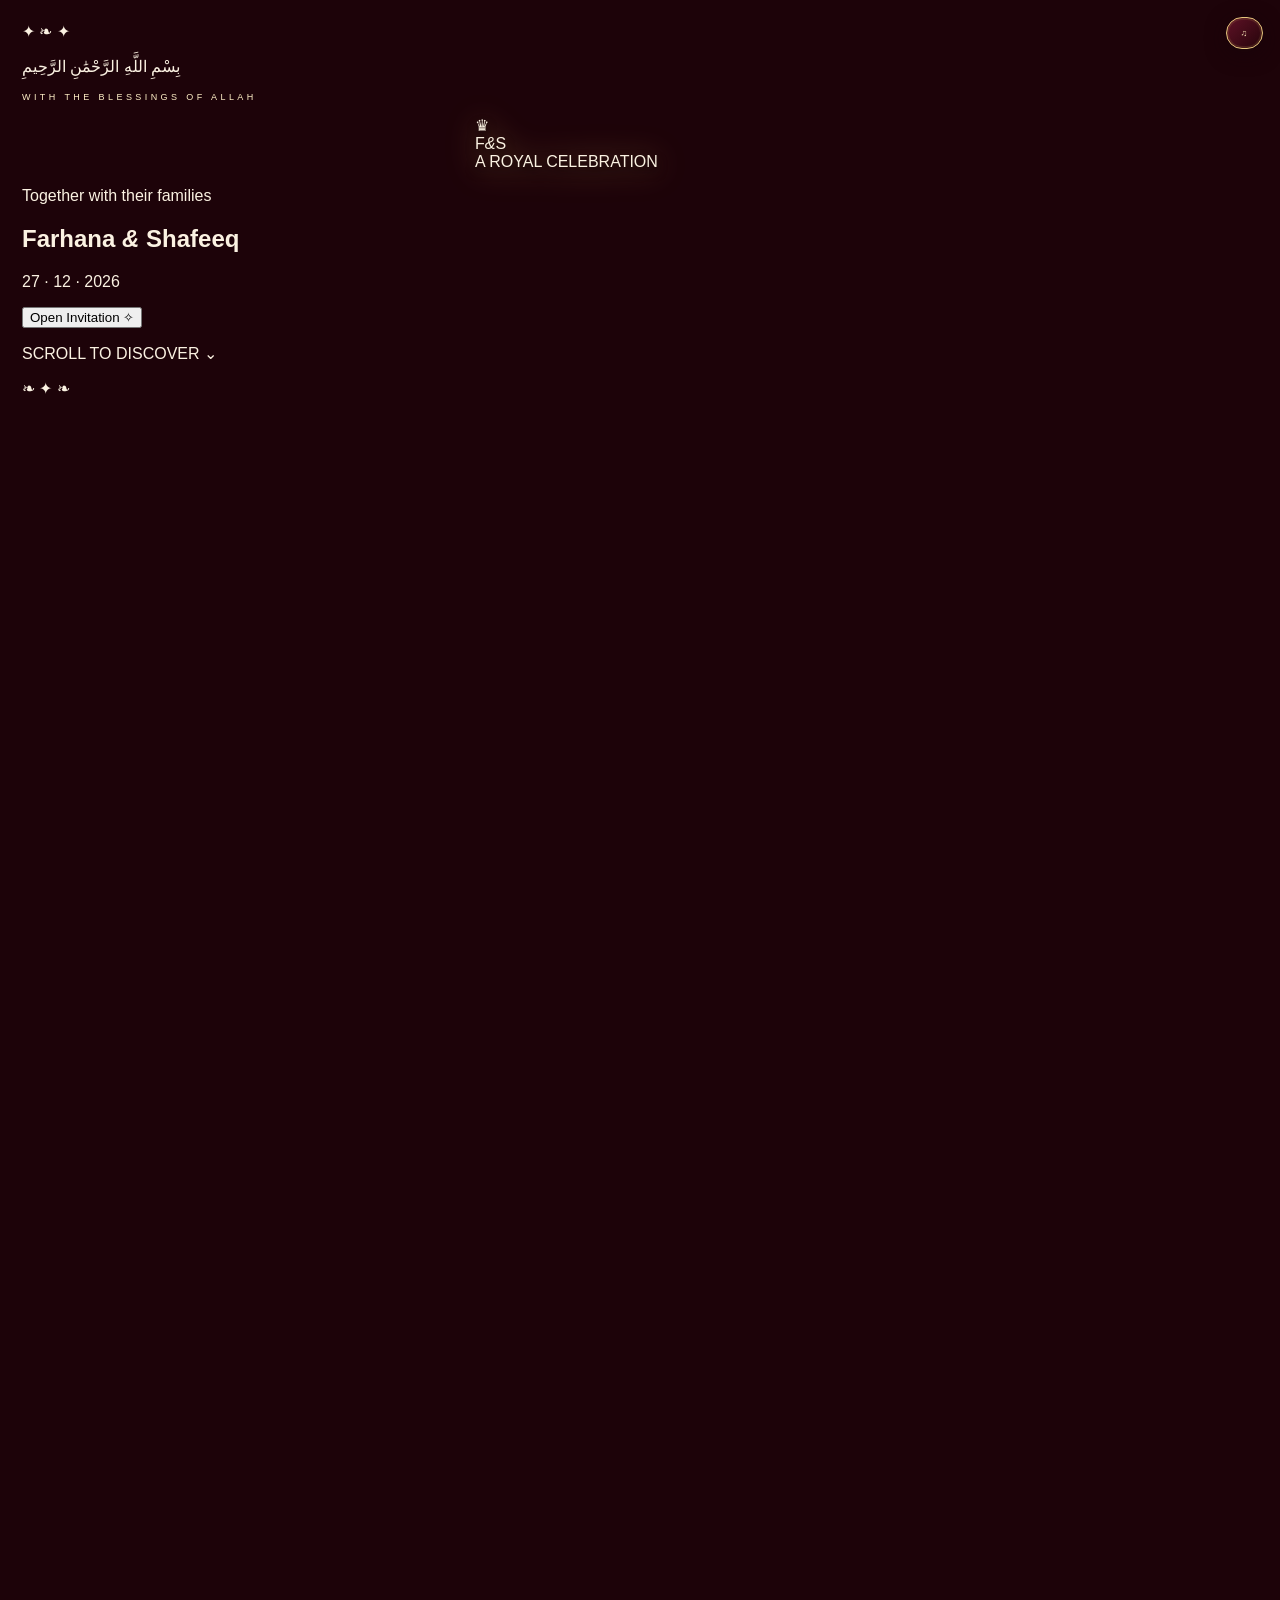
==== commit 09e64325: "Replace with Burgundy Royal Design." ====
--- a/index.html
+++ b/index.html
@@ -1,118 +1,141 @@
-<!doctype html>
+<!DOCTYPE html>
 <html lang="en">
 <head>
-  <meta charset="utf-8"><meta name="viewport" content="width=device-width, initial-scale=1">
-  <meta name="theme-color" content="#4a1020"><meta name="description" content="The Nikkah invitation of Farhana Ayoob and Shafeeq K. N — 27 December 2026.">
-  <title>Farhana & Shafeeq | Nikkah Invitation</title>
-  <link rel="preconnect" href="https://fonts.googleapis.com"><link rel="preconnect" href="https://fonts.gstatic.com" crossorigin>
-  <link href="https://fonts.googleapis.com/css2?family=Cormorant+Garamond:wght@400;500;600;700&family=Amiri:wght@400;700&family=Montserrat:wght@300;400;500;600&display=swap" rel="stylesheet">
+  <meta charset="UTF-8">
+  <meta name="viewport" content="width=device-width, initial-scale=1.0">
+  <meta name="theme-color" content="#390713">
+  <title>Farhana & Shafeeq | Wedding Invitation</title>
+  <link rel="preconnect" href="https://fonts.googleapis.com">
+  <link rel="preconnect" href="https://fonts.gstatic.com" crossorigin>
+  <link href="https://fonts.googleapis.com/css2?family=Cormorant+Garamond:wght@400;500;600;700&family=Great+Vibes&family=Amiri:wght@400;700&display=swap" rel="stylesheet">
   <link rel="stylesheet" href="styles.css">
 </head>
 <body>
-  <audio id="nasheed" src="assets/wedding-nasheed.mp3" loop preload="auto"></audio>
-  <button class="music-toggle" id="musicToggle" aria-label="Toggle nasheed" hidden><span class="music-bars"><i></i><i></i><i></i><i></i></span><span id="musicLabel">Music on</span></button>
-  <div class="petal-field" aria-hidden="true"></div>
+  <audio id="weddingMusic" src="assets/wedding-nasheed.mp3" preload="auto" loop></audio>
+  <div class="petal-layer" aria-hidden="true"></div>
 
   <main>
-    <section class="opening burgundy" id="home">
-      <div class="ornate-frame frame-gold" aria-hidden="true"><span>✦</span></div>
-      <div class="opening-inner">
-        <p class="arabic-bismillah reveal">بِسْمِ اللَّهِ الرَّحْمَٰنِ الرَّحِيمِ</p>
-        <div class="gold-rule reveal"><span>❧</span></div>
-        <p class="eyebrow reveal">A WEDDING INVITATION</p>
-        <div class="crest reveal" aria-label="Royal F and S monogram">
-          <svg viewBox="0 0 360 390" role="img" aria-label="Intertwined F and S within an ornate Islamic royal crest">
-            <defs>
-              <linearGradient id="royalGold" x1="0" y1="0" x2="1" y2="1"><stop stop-color="#fff4cc"/><stop offset=".22" stop-color="#c99d4c"/><stop offset=".48" stop-color="#fff0b5"/><stop offset=".72" stop-color="#a8782f"/><stop offset="1" stop-color="#f5dfa0"/></linearGradient>
-              <filter id="goldGlow" x="-40%" y="-40%" width="180%" height="180%"><feGaussianBlur stdDeviation="2.2" result="blur"/><feMerge><feMergeNode in="blur"/><feMergeNode in="SourceGraphic"/></feMerge></filter>
-            </defs>
-            <g fill="none" stroke="url(#royalGold)" stroke-linecap="round" stroke-linejoin="round">
-              <path stroke-width="2.8" d="M180 13 C151 43 105 34 75 67 C39 106 55 150 28 184 C57 189 65 221 78 258 C94 307 132 344 180 373 C228 344 266 307 282 258 C295 221 303 189 332 184 C305 150 321 106 285 67 C255 34 209 43 180 13Z"/>
-              <path stroke-width="1.4" d="M180 28 C153 55 116 49 88 78 C61 106 73 145 47 173 M180 28 C207 55 244 49 272 78 C299 106 287 145 313 173Z"/>
-              <path stroke-width="1.2" d="M180 43 C155 72 126 68 103 96 C84 120 91 145 70 167 M180 43 C205 72 234 68 257 96 C276 120 269 145 290 167"/>
-              <path stroke-width="1.3" d="M61 196 C88 204 91 231 100 259 C113 297 145 328 180 350 C215 328 247 297 260 259 C269 231 272 204 299 196"/>
-              <path stroke-width="1" d="M111 77 Q126 55 143 78 Q125 88 111 77Z M249 77 Q234 55 217 78 Q235 88 249 77Z M81 119 Q57 127 73 151 Q91 139 81 119Z M279 119 Q303 127 287 151 Q269 139 279 119Z"/>
-              <path stroke-width="1.4" d="M180 8l8 15-8 14-8-14z M180 350l7 11-7 12-7-12z M27 184l13-7 13 7-13 7z M333 184l-13-7-13 7 13 7z"/>
-              <path stroke-width="1.1" d="M100 302q-24 8-19 31q23-2 19-31z M260 302q24 8 19 31q-23-2-19-31z M125 55q-6-20 14-29q7 19-14 29z M235 55q6-20-14-29q-7 19 14 29z"/>
-              <path stroke-width="1.2" d="M121 226 Q180 259 239 226 M132 243 Q180 270 228 243"/>
-            </g>
-            <g fill="url(#royalGold)" filter="url(#goldGlow)"><circle cx="180" cy="13" r="3"/><circle cx="28" cy="184" r="2.8"/><circle cx="332" cy="184" r="2.8"/><circle cx="180" cy="373" r="3"/><path d="M180 61l4 8-4 8-4-8z M91 185l4 6-4 6-4-6z M269 185l4 6-4 6-4-6z"/></g>
-            <text x="180" y="205" text-anchor="middle" font-family="'Cormorant Garamond',serif" font-size="108" font-style="italic" letter-spacing="-8" fill="url(#royalGold)" stroke="#6d4821" stroke-width=".55">F&amp;S</text>
-            <text x="180" y="292" text-anchor="middle" font-family="'Montserrat',sans-serif" font-size="9" letter-spacing="5" fill="url(#royalGold)">EST. IN DUAS</text>
-          </svg>
+    <section class="hero section-shell" id="home">
+      <div class="ornate-frame">
+        <div class="top-flourish">✦ ❧ ✦</div>
+        <p class="bismillah" lang="ar">بِسْمِ اللَّهِ الرَّحْمَٰنِ الرَّحِيمِ</p>
+        <p class="eyebrow">WITH THE BLESSINGS OF ALLAH</p>
+        <div class="crest">
+          <span class="crest-crown">♛</span>
+          <div class="crest-letters"><span>F</span><i>&amp;</i><span>S</span></div>
+          <span class="crest-gem"></span>
+          <span class="crest-ribbon">A ROYAL CELEBRATION</span>
         </div>
-        <p class="crest-caption reveal">FARHANA <span>&amp;</span> SHAFEEQ</p>
-        <p class="opening-date reveal">27 · 12 · 2026</p>
-        <button class="enter-button reveal" id="enterButton">OPEN THE INVITATION <span>↓</span></button>
-        <p class="tap-note reveal">Tap to begin · Scroll to discover</p>
-      </div>
-      <div class="corner-ornament top-left">❧</div><div class="corner-ornament top-right">❧</div><div class="corner-ornament bottom-left">❧</div><div class="corner-ornament bottom-right">❧</div>
-    </section>
-
-    <section class="intro ivory section-pad">
-      <div class="ornate-frame frame-burgundy" aria-hidden="true"></div>
-      <div class="section-content reveal">
-        <p class="arabic-small">بِسْمِ اللَّهِ الرَّحْمَٰنِ الرَّحِيمِ</p>
-        <div class="gold-rule dark"><span>✦</span></div>
-        <p class="eyebrow burgundy-text">WITH THE BLESSINGS OF ALLAH</p>
-        <h1 class="intro-heading">Two hearts, one beautiful beginning.</h1>
-        <p class="body-copy">Together with their families, they joyfully invite you to share in the blessings of their Nikkah and the beginning of their life together.</p>
+        <p class="invitation-kicker">Together with their families</p>
+        <h1>Farhana <em>&amp;</em> Shafeeq</h1>
+        <p class="hero-date">27 · 12 · 2026</p>
+        <button class="open-button" id="openInvitation">Open Invitation <span>✧</span></button>
+        <p class="scroll-hint">SCROLL TO DISCOVER <span>⌄</span></p>
+        <div class="bottom-flourish">❧ ✦ ❧</div>
       </div>
     </section>
 
-    <section class="couple burgundy section-pad">
-      <div class="section-content reveal">
-        <p class="eyebrow">THE BRIDE &amp; GROOM</p>
-        <div class="portrait-wrap"><div class="portrait-halo"></div><img src="assets/couple-illustration.jpg" alt="Illustration of the bride in a burgundy and gold bridal outfit beside the groom in ivory" class="couple-art"></div>
-        <h2 class="couple-names">Farhana <span>&amp;</span> Shafeeq</h2>
-        <p class="couple-subtitle">A promise of love, a lifetime of duas</p>
-        <div class="gold-rule"><span>❧</span></div>
+    <section class="intro section-shell reveal">
+      <div class="section-ornament">✦</div>
+      <p class="eyebrow">A BEAUTIFUL BEGINNING</p>
+      <h2>Two hearts, one beautiful journey</h2>
+      <p class="body-copy">With the grace of the Almighty and the love and blessings of our families, we joyfully invite you to celebrate the wedding of</p>
+      <div class="names-line">Farhana <span>&amp;</span> Shafeeq</div>
+      <div class="gold-rule"><span>✧</span></div>
+    </section>
+
+    <section class="couple-section section-shell reveal">
+      <div class="section-ornament">❧</div>
+      <p class="eyebrow">THE BRIDE &amp; THE GROOM</p>
+      <h2>A promise of forever</h2>
+      <div class="portrait-frame">
+        <div class="portrait-inner">
+          <img src="assets/couple-illustration.jpg" alt="Illustration of Farhana and Shafeeq">
+        </div>
+      </div>
+      <h3>Farhana <span>&amp;</span> Shafeeq</h3>
+      <p class="couple-caption">With love, duas and the blessings of our families</p>
+    </section>
+
+    <section class="families section-shell reveal">
+      <div class="section-ornament">✦</div>
+      <p class="eyebrow">WITH THE BLESSINGS OF OUR FAMILIES</p>
+      <h2>Our families</h2>
+      <div class="family-grid">
+        <article class="family-card">
+          <p class="family-label">THE BRIDE</p>
+          <h3>Farhana Ayoob</h3>
+          <p>Daughter of</p>
+          <strong>AYOOB P. M</strong>
+          <span>&amp;</span>
+          <strong>FASEEHATH BEEVI</strong>
+        </article>
+        <div class="family-divider">✧</div>
+        <article class="family-card">
+          <p class="family-label">THE GROOM</p>
+          <h3>Shafeeq K. N</h3>
+          <p>Son of</p>
+          <strong>MR K. K NAVAS</strong>
+          <span>&amp;</span>
+          <strong>MRS FOUSIYA NAVAS</strong>
+        </article>
       </div>
     </section>
 
-    <section class="families ivory section-pad">
-      <div class="section-content reveal">
-        <p class="eyebrow burgundy-text">WITH THE LOVE OF OUR FAMILIES</p>
-        <div class="family-grid">
-          <div class="family-card"><p class="family-label">THE BRIDE</p><h2>FARHANA AYOOB</h2><p>Daughter of<br><strong>AYOOB P. M</strong><br>&amp;<br><strong>FASEEHATH BEEVI</strong></p></div>
-          <div class="family-divider"><span>✦</span></div>
-          <div class="family-card"><p class="family-label">THE GROOM</p><h2>SHAFEEQ K. N</h2><p>Son of<br><strong>MR. K. K. NAVAS</strong><br>&amp;<br><strong>MRS. FOUSIYA NAVAS</strong></p></div>
+    <section class="details section-shell reveal">
+      <div class="section-ornament">❧</div>
+      <p class="eyebrow">SAVE THE DATE</p>
+      <h2>The celebration</h2>
+      <div class="date-medallion">
+        <span>DECEMBER</span>
+        <strong>27</strong>
+        <span>2026</span>
+      </div>
+      <div class="detail-row">
+        <span class="detail-icon">☾</span>
+        <div><small>THE NIKKAH</small><strong>12:00 PM</strong></div>
+      </div>
+      <div class="detail-row">
+        <span class="detail-icon">⌖</span>
+        <div>
+          <small>THE VENUE</small>
+          <strong>MCMJ AUDITORIUM</strong>
+          <p>SPW Rd, Choornikkara, Kochi</p>
         </div>
+      </div>
+      <div class="gold-rule"><span>✧</span></div>
+      <p class="body-copy">Your presence and prayers will make our day even more special.</p>
+    </section>
+
+    <section class="countdown-section section-shell reveal">
+      <p class="eyebrow">COUNTING EVERY MOMENT</p>
+      <h2>Until our forever begins</h2>
+      <div class="countdown">
+        <div><strong id="days">00</strong><span>DAYS</span></div>
+        <i>:</i>
+        <div><strong id="hours">00</strong><span>HOURS</span></div>
+        <i>:</i>
+        <div><strong id="minutes">00</strong><span>MINUTES</span></div>
+        <i>:</i>
+        <div><strong id="seconds">00</strong><span>SECONDS</span></div>
       </div>
     </section>
 
-    <section class="event burgundy section-pad">
-      <div class="section-content reveal">
-        <p class="eyebrow">THE NIKKAH CEREMONY</p><h2 class="script-heading">Please join us</h2>
-        <p class="event-intro">As we begin this blessed journey, your presence and prayers would make our day even more special.</p>
-        <div class="event-panel">
-          <p class="event-kicker">SUNDAY</p><p class="event-date">27 <span>DECEMBER</span> 2026</p>
-          <div class="event-line"></div><p class="event-time">12:00 PM</p><p class="event-label">NIKKAH</p>
-          <div class="event-line"></div><p class="venue-name">MCMJ AUDITORIUM</p><p class="venue-address">SPW Rd, Choornikkara,<br>Kochi</p>
-        </div>
-      </div>
-    </section>
-
-    <section class="countdown ivory section-pad">
-      <div class="section-content reveal">
-        <p class="eyebrow burgundy-text">COUNTING THE MOMENTS</p><h2 class="intro-heading">Until our forever begins</h2>
-        <div class="count-grid" id="countdown"><div><strong id="days">000</strong><span>DAYS</span></div><div><strong id="hours">00</strong><span>HOURS</span></div><div><strong id="minutes">00</strong><span>MINUTES</span></div><div><strong id="seconds">00</strong><span>SECONDS</span></div></div>
-        <p class="count-note">27 December 2026 · 12:00 PM · Kochi</p>
-      </div>
-    </section>
-
-    <section class="closing burgundy section-pad">
-      <div class="section-content reveal">
-        <p class="eyebrow">A PRAYER FOR THE JOURNEY AHEAD</p>
-        <p class="closing-arabic">وَمِنْ آيَاتِهِ أَنْ خَلَقَ لَكُم مِّنْ أَنفُسِكُمْ أَزْوَاجًا لِّتَسْكُنُوا إِلَيْهَا</p>
-        <p class="verse">“And among His signs is that He created for you spouses from among yourselves that you may find tranquillity in them.”</p>
-        <p class="verse-ref">QUR'AN 30:21 · EXCERPT</p>
-        <div class="gold-rule"><span>✦</span></div>
-        <h2 class="thank-you">Thank you</h2><p class="closing-copy">Your presence, love and duas are the most precious gifts we could ask for.</p>
-        <div class="closing-monogram">F <span>&amp;</span> S</div><p class="closing-names">FARHANA &amp; SHAFEEQ</p>
+    <section class="closing section-shell reveal">
+      <div class="closing-frame">
+        <p class="arabic-verse" lang="ar">وَمِنْ آيَاتِهِ أَنْ خَلَقَ لَكُم مِّنْ أَنفُسِكُمْ أَزْوَاجًا</p>
+        <p class="verse-translation">“And among His signs is that He created for you spouses from among yourselves.”</p>
+        <p class="verse-reference">QURAN 30:21 · EXCERPT</p>
+        <div class="closing-monogram">F <span>&amp;</span> S</div>
+        <h2>With heartfelt gratitude</h2>
+        <p class="body-copy">Thank you for being a part of our happiness. Keep us in your duas as we begin this beautiful new chapter.</p>
+        <p class="closing-names">Farhana &amp; Shafeeq</p>
+        <div class="bottom-flourish">❧ ✦ ❧</div>
       </div>
     </section>
   </main>
+
+  <button class="music-toggle" id="musicToggle" aria-label="Toggle music">♫</button>
   <script src="script.js"></script>
 </body>
 </html>
--- a/styles.css
+++ b/styles.css
@@ -123,3 +123,27 @@
 .event-panel{border:1px solid #f0d99c;outline:1px solid #c6a15b;outline-offset:10px;box-shadow:0 20px 65px #18040a66,inset 0 0 0 5px #c6a15b1e,inset 0 0 0 8px #c6a15b30}
 .family-card{box-shadow:inset 0 0 0 5px #c09a5520,inset 0 0 0 8px #c09a5524,0 12px 35px #6b4b2410}
 @media(max-width:560px){.section-pad:before{inset:15px}.section-pad:after{bottom:25px}.section-content:before,.section-content:after{top:-29px;font-size:25px}.crest{width:min(84vw,300px)}}
+
+
+/* JEWELLED BURGUNDY PALACE FINISH — inspired by the supplied invitation reference */
+:root{--wine:#390612;--wine-deep:#1d0309;--wine-mid:#5b1024;--wine-light:#781d35;--gold:#c49a50;--gold-bright:#f5dfa2;--gold-pale:#fff0c7;--ruby:#8f1230;--ivory:#fbf2e2}
+body{background:#1d0309}
+.burgundy,.opening{background:radial-gradient(ellipse at 50% 42%,#68162b 0%,#450916 48%,#22040b 100%)}
+.opening{overflow:hidden}
+.opening:before{inset:10px;border:1px solid #f2d48c;box-shadow:inset 0 0 0 3px #6c3d1d,inset 0 0 0 5px #f2d48c88,inset 0 0 0 10px #c293481f,0 0 28px #d4a34d35}
+.opening:after{inset:18px;border:1px solid #e6c477a8;box-shadow:inset 0 0 0 2px #e6c47722;pointer-events:none}
+.opening-inner:before{border:1px solid #e4bd6d;box-shadow:0 0 0 4px #b17d351f,0 0 0 9px #e4bd6d18,inset 0 0 45px #e4bd6d16}
+.crest{filter:drop-shadow(0 5px 5px #100106) drop-shadow(0 0 15px #d7a84d66)}
+.crest svg{overflow:visible}
+.crest-caption{color:#f8e6b6;text-shadow:0 2px 8px #160208,0 0 14px #d3a34e66}
+.corner-ornament{color:#f1d18a;text-shadow:0 2px 4px #170309,0 0 15px #d9a94c88}
+.section-pad:before{inset:17px;border:1px solid #c89b50;box-shadow:inset 0 0 0 3px #4a1a1d,inset 0 0 0 5px #d5ae6b80,inset 0 0 0 10px #d5ae6b18,0 0 0 1px #5b321c}
+.section-pad:after{content:"✥  ❧  ✥";text-shadow:0 1px 5px #5c3518}
+.ivory.section-pad:before{border-color:#9e7135;box-shadow:inset 0 0 0 3px #f3e5c9,inset 0 0 0 5px #a77b3e88,inset 0 0 0 10px #a77b3e18}
+.section-content:before,.section-content:after{color:#d4ad65;text-shadow:0 1px 5px #4b1b12}
+.family-card,.event-panel,.count-grid div{border:1px solid #bd914c;box-shadow:inset 0 0 0 3px #d8b56b1c,0 12px 30px #24060d24}
+.event-panel{background:linear-gradient(145deg,#26050d,#5b1024 52%,#2b050e);border:1px solid #e0bd70;box-shadow:inset 0 0 0 4px #d8b56b20,inset 0 0 0 8px #d8b56b10,0 18px 45px #16020855}
+.petal{background:linear-gradient(135deg,#fff0c9 0%,#c99a4b 42%,#8c1730 100%);border:1px solid #f5df9c88;filter:drop-shadow(0 0 5px #d7ad5b88)}
+.enter-button{border:1px solid #f1d28a;background:linear-gradient(135deg,#6b142b,#310610);box-shadow:inset 0 0 0 3px #d6aa5b22,0 8px 24px #15020866;color:#ffedbd}
+.music-toggle{border:1px solid #e7c77e;background:linear-gradient(135deg,#641329ed,#26040bee);box-shadow:inset 0 0 0 2px #d4aa5b22,0 5px 20px #16040a88}
+@media(max-width:560px){.section-pad:before{inset:12px}.opening:before{inset:9px}.opening:after{inset:16px}}
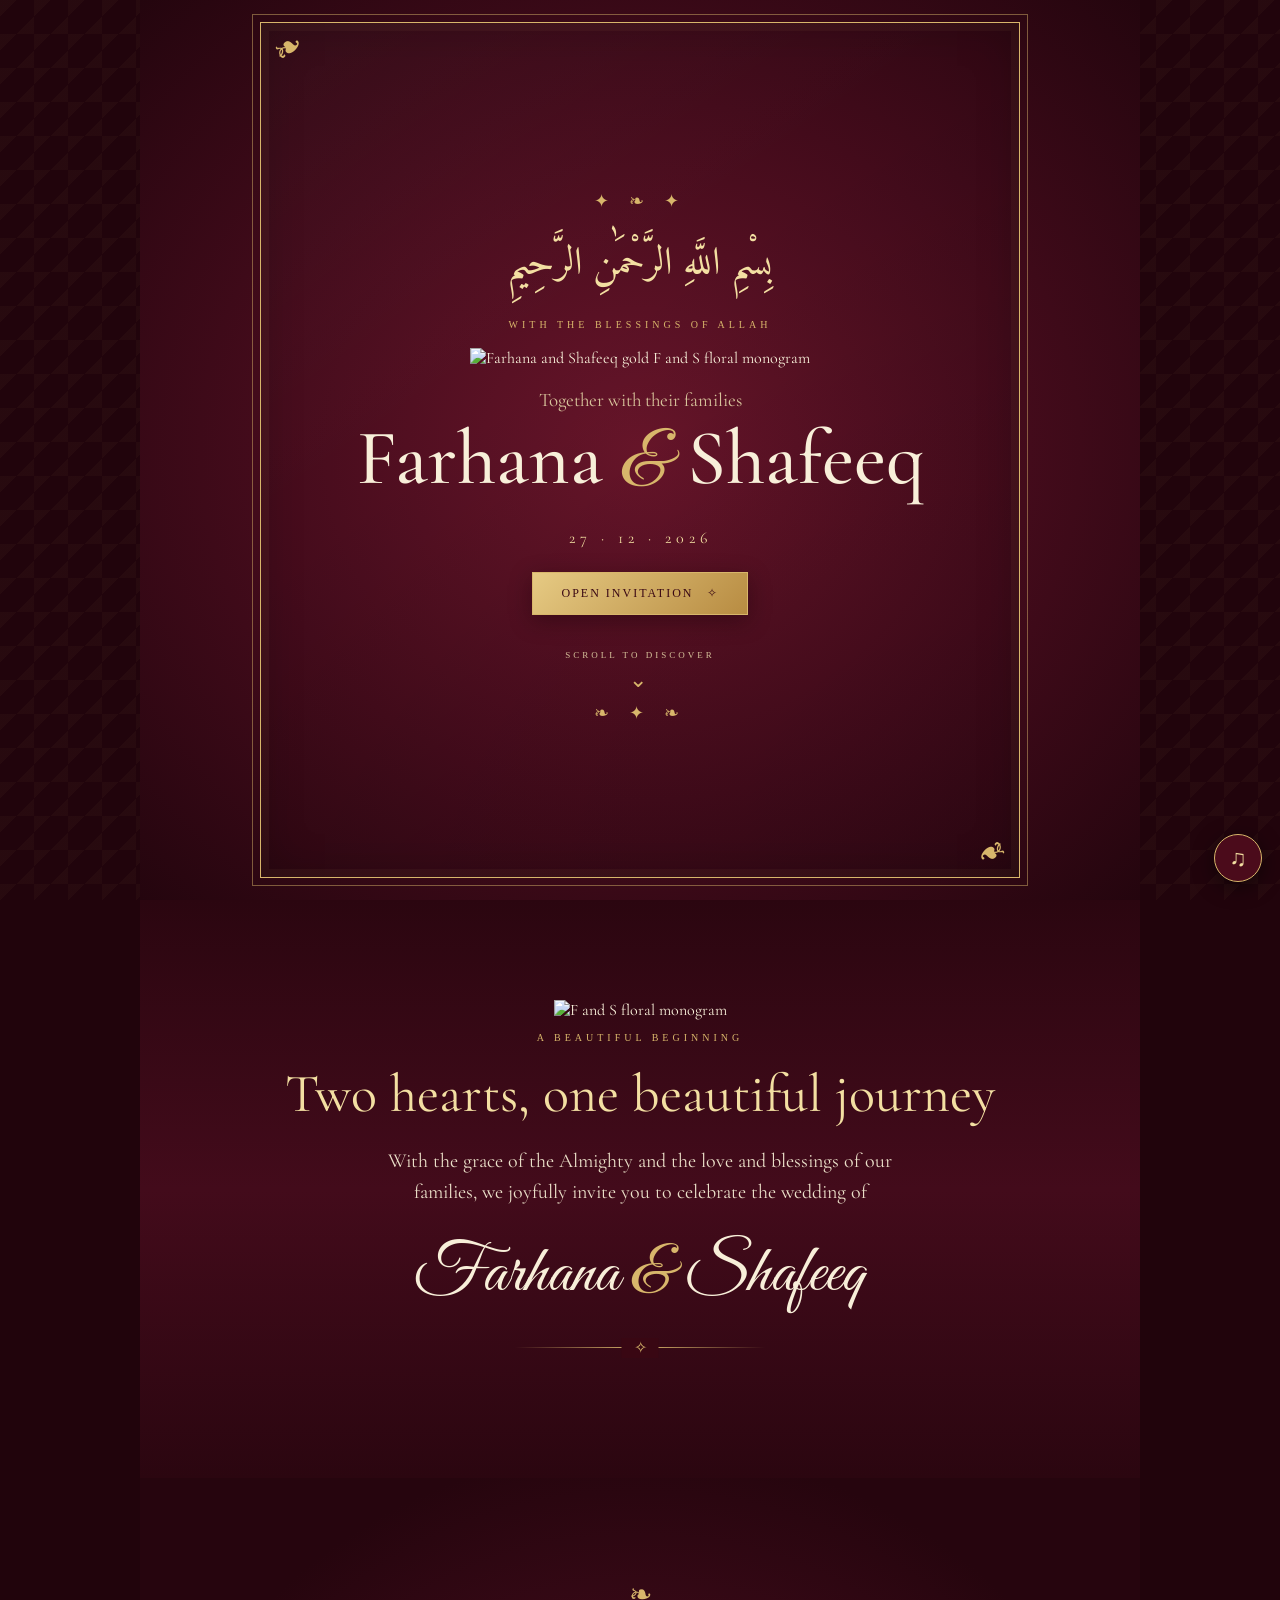
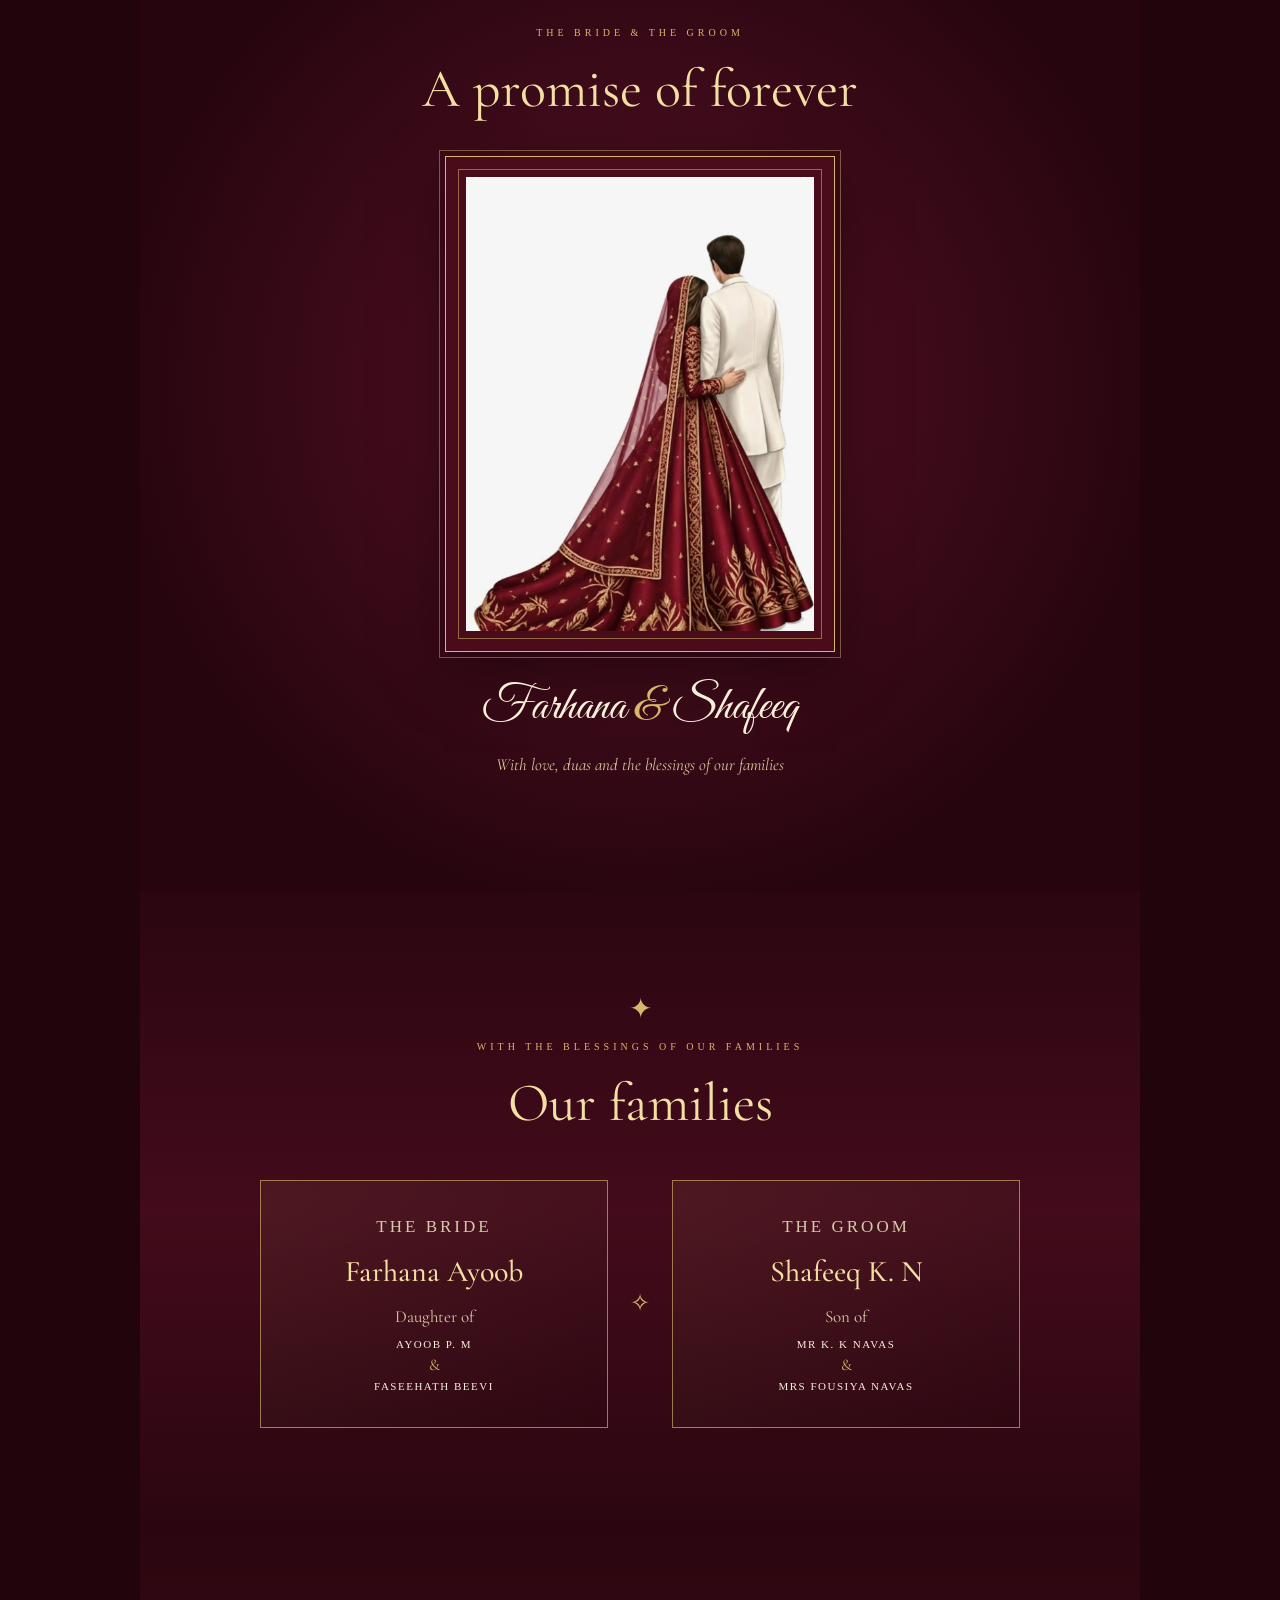
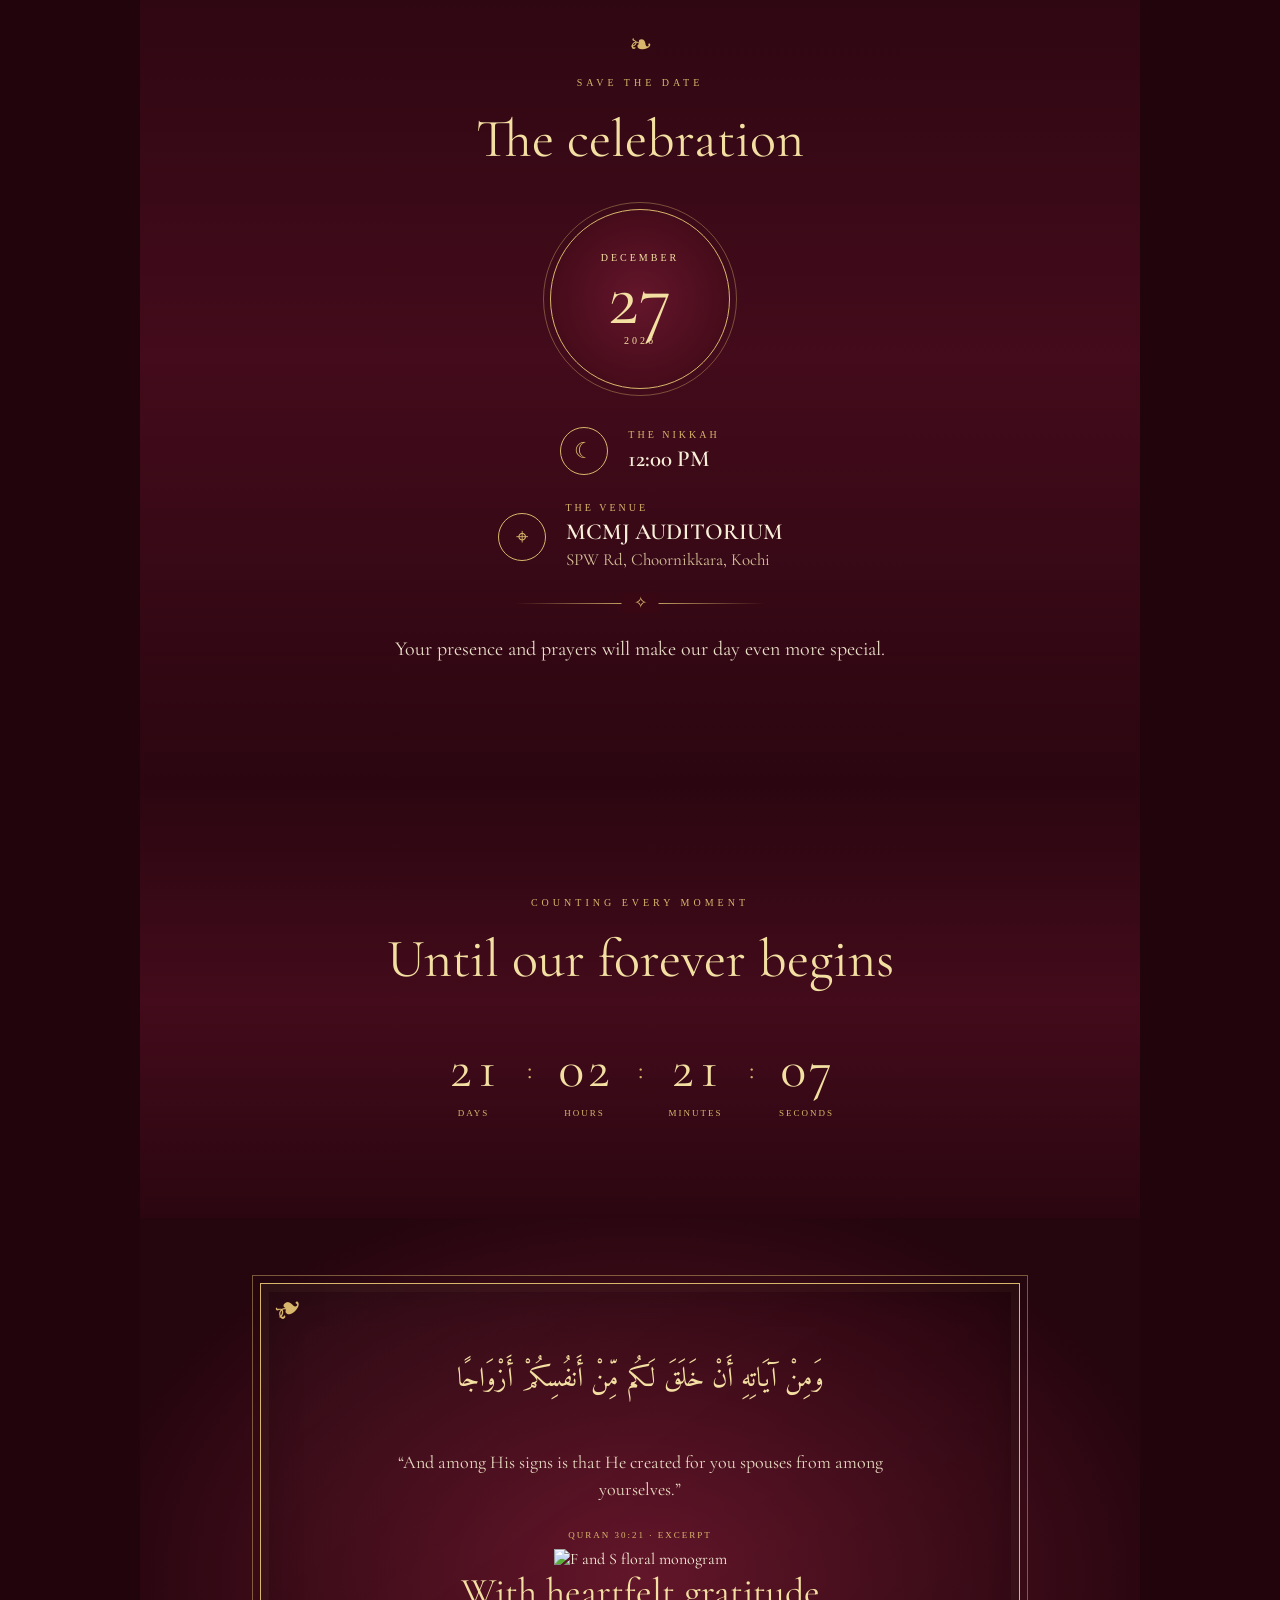
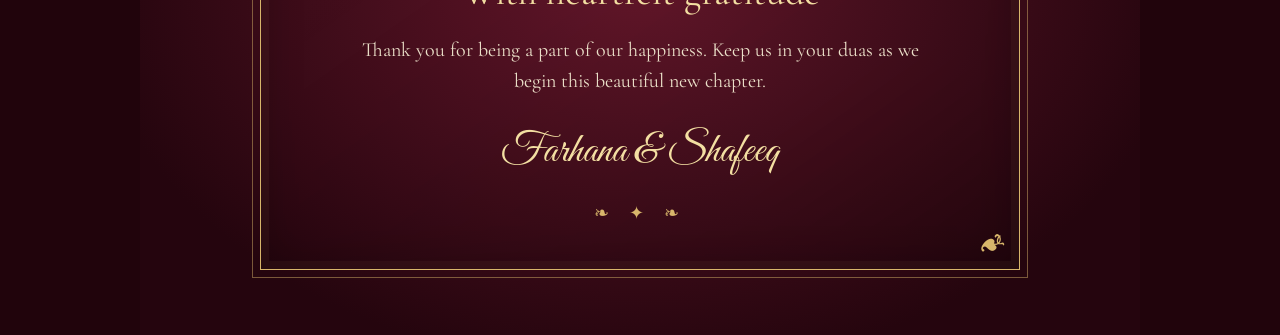
==== commit e41b25cd: "Refactor HTML for self-closing tags and formatting" ====
--- a/index.html
+++ b/index.html
@@ -1,14 +1,15 @@
+
 <!DOCTYPE html>
 <html lang="en">
 <head>
-  <meta charset="UTF-8">
-  <meta name="viewport" content="width=device-width, initial-scale=1.0">
-  <meta name="theme-color" content="#390713">
+  <meta charset="UTF-8" />
+  <meta name="viewport" content="width=device-width, initial-scale=1.0" />
+  <meta name="theme-color" content="#390713" />
   <title>Farhana & Shafeeq | Wedding Invitation</title>
   <link rel="preconnect" href="https://fonts.googleapis.com">
   <link rel="preconnect" href="https://fonts.gstatic.com" crossorigin>
   <link href="https://fonts.googleapis.com/css2?family=Cormorant+Garamond:wght@400;500;600;700&family=Great+Vibes&family=Amiri:wght@400;700&display=swap" rel="stylesheet">
-  <link rel="stylesheet" href="styles.css">
+  <link rel="stylesheet" href="styles.css" />
 </head>
 <body>
   <audio id="weddingMusic" src="assets/wedding-nasheed.mp3" preload="auto" loop></audio>
@@ -20,26 +21,32 @@
         <div class="top-flourish">✦ ❧ ✦</div>
         <p class="bismillah" lang="ar">بِسْمِ اللَّهِ الرَّحْمَٰنِ الرَّحِيمِ</p>
         <p class="eyebrow">WITH THE BLESSINGS OF ALLAH</p>
-        <div class="crest">
-          <span class="crest-crown">♛</span>
-          <div class="crest-letters"><span>F</span><i>&amp;</i><span>S</span></div>
-          <span class="crest-gem"></span>
-          <span class="crest-ribbon">A ROYAL CELEBRATION</span>
-        </div>
+
+        <img class="fs-logo" src="assets/fs-monogram.png"
+          alt="Farhana and Shafeeq gold F and S floral monogram" />
+
         <p class="invitation-kicker">Together with their families</p>
         <h1>Farhana <em>&amp;</em> Shafeeq</h1>
         <p class="hero-date">27 · 12 · 2026</p>
-        <button class="open-button" id="openInvitation">Open Invitation <span>✧</span></button>
+
+        <button class="open-button" id="openInvitation">
+          Open Invitation <span>✧</span>
+        </button>
+
         <p class="scroll-hint">SCROLL TO DISCOVER <span>⌄</span></p>
         <div class="bottom-flourish">❧ ✦ ❧</div>
       </div>
     </section>
 
     <section class="intro section-shell reveal">
-      <div class="section-ornament">✦</div>
+      <img class="section-logo" src="assets/fs-monogram.png"
+        alt="F and S floral monogram" />
       <p class="eyebrow">A BEAUTIFUL BEGINNING</p>
       <h2>Two hearts, one beautiful journey</h2>
-      <p class="body-copy">With the grace of the Almighty and the love and blessings of our families, we joyfully invite you to celebrate the wedding of</p>
+      <p class="body-copy">
+        With the grace of the Almighty and the love and blessings of our
+        families, we joyfully invite you to celebrate the wedding of
+      </p>
       <div class="names-line">Farhana <span>&amp;</span> Shafeeq</div>
       <div class="gold-rule"><span>✧</span></div>
     </section>
@@ -48,19 +55,25 @@
       <div class="section-ornament">❧</div>
       <p class="eyebrow">THE BRIDE &amp; THE GROOM</p>
       <h2>A promise of forever</h2>
+
       <div class="portrait-frame">
         <div class="portrait-inner">
-          <img src="assets/couple-illustration.jpg" alt="Illustration of Farhana and Shafeeq">
+          <img src="assets/couple-illustration.jpg"
+            alt="Illustration of Farhana and Shafeeq" />
         </div>
       </div>
+
       <h3>Farhana <span>&amp;</span> Shafeeq</h3>
-      <p class="couple-caption">With love, duas and the blessings of our families</p>
+      <p class="couple-caption">
+        With love, duas and the blessings of our families
+      </p>
     </section>
 
     <section class="families section-shell reveal">
       <div class="section-ornament">✦</div>
       <p class="eyebrow">WITH THE BLESSINGS OF OUR FAMILIES</p>
       <h2>Our families</h2>
+
       <div class="family-grid">
         <article class="family-card">
           <p class="family-label">THE BRIDE</p>
@@ -70,7 +83,9 @@
           <span>&amp;</span>
           <strong>FASEEHATH BEEVI</strong>
         </article>
+
         <div class="family-divider">✧</div>
+
         <article class="family-card">
           <p class="family-label">THE GROOM</p>
           <h3>Shafeeq K. N</h3>
@@ -86,15 +101,21 @@
       <div class="section-ornament">❧</div>
       <p class="eyebrow">SAVE THE DATE</p>
       <h2>The celebration</h2>
+
       <div class="date-medallion">
         <span>DECEMBER</span>
         <strong>27</strong>
         <span>2026</span>
       </div>
+
       <div class="detail-row">
         <span class="detail-icon">☾</span>
-        <div><small>THE NIKKAH</small><strong>12:00 PM</strong></div>
+        <div>
+          <small>THE NIKKAH</small>
+          <strong>12:00 PM</strong>
+        </div>
       </div>
+
       <div class="detail-row">
         <span class="detail-icon">⌖</span>
         <div>
@@ -103,14 +124,18 @@
           <p>SPW Rd, Choornikkara, Kochi</p>
         </div>
       </div>
+
       <div class="gold-rule"><span>✧</span></div>
-      <p class="body-copy">Your presence and prayers will make our day even more special.</p>
+      <p class="body-copy">
+        Your presence and prayers will make our day even more special.
+      </p>
     </section>
 
     <section class="countdown-section section-shell reveal">
       <p class="eyebrow">COUNTING EVERY MOMENT</p>
       <h2>Until our forever begins</h2>
-      <div class="countdown">
+
+      <div class="countdown" id="countdown">
         <div><strong id="days">00</strong><span>DAYS</span></div>
         <i>:</i>
         <div><strong id="hours">00</strong><span>HOURS</span></div>
@@ -123,19 +148,32 @@
 
     <section class="closing section-shell reveal">
       <div class="closing-frame">
-        <p class="arabic-verse" lang="ar">وَمِنْ آيَاتِهِ أَنْ خَلَقَ لَكُم مِّنْ أَنفُسِكُمْ أَزْوَاجًا</p>
-        <p class="verse-translation">“And among His signs is that He created for you spouses from among yourselves.”</p>
+        <p class="arabic-verse" lang="ar">
+          وَمِنْ آيَاتِهِ أَنْ خَلَقَ لَكُم مِّنْ أَنفُسِكُمْ أَزْوَاجًا
+        </p>
+
+        <p class="verse-translation">
+          “And among His signs is that He created for you spouses from among yourselves.”
+        </p>
         <p class="verse-reference">QURAN 30:21 · EXCERPT</p>
-        <div class="closing-monogram">F <span>&amp;</span> S</div>
+
+        <img class="closing-logo" src="assets/fs-monogram.png"
+          alt="F and S floral monogram" />
+
         <h2>With heartfelt gratitude</h2>
-        <p class="body-copy">Thank you for being a part of our happiness. Keep us in your duas as we begin this beautiful new chapter.</p>
+        <p class="body-copy">
+          Thank you for being a part of our happiness. Keep us in your duas
+          as we begin this beautiful new chapter.
+        </p>
         <p class="closing-names">Farhana &amp; Shafeeq</p>
         <div class="bottom-flourish">❧ ✦ ❧</div>
       </div>
     </section>
   </main>
 
-  <button class="music-toggle" id="musicToggle" aria-label="Toggle music">♫</button>
+  <button class="music-toggle" id="musicToggle"
+    aria-label="Toggle music">♫</button>
+
   <script src="script.js"></script>
 </body>
 </html>
--- a/styles.css
+++ b/styles.css
@@ -1,149 +1,630 @@
-:root{
-  --wine:#430b1b;--wine-deep:#260610;--wine-mid:#64182d;--wine-light:#7b263b;
-  --ivory:#f7efdf;--ivory-deep:#eadcc3;--gold:#bd9145;--gold-bright:#f1d99b;--gold-pale:#f8e9bd;
-  --ink:#3b1720;--muted:#795f50;--serif:'Cormorant Garamond',Georgia,serif;--sans:'Montserrat',Arial,sans-serif;
-}
-*{box-sizing:border-box}
-html{scroll-behavior:smooth;scroll-padding-top:20px}
-body{margin:0;background:var(--wine-deep);color:var(--ivory);font-family:var(--sans);font-weight:300;overflow-x:hidden}
-main{isolation:isolate}
-.burgundy{background:radial-gradient(ellipse at 50% 24%,#76263c 0%,#511326 38%,var(--wine) 76%,var(--wine-deep) 130%);color:var(--ivory)}
-.ivory{background:radial-gradient(ellipse at 50% 18%,#fffaf0 0%,var(--ivory) 60%,#eadcc5 115%);color:var(--ink)}
-/* Opening: velvet-like depth, fine Islamic geometry and a grand double palace frame. */
-.opening{min-height:100svh;position:relative;display:grid;place-items:center;text-align:center;padding:52px 27px;overflow:hidden;background:radial-gradient(ellipse at 50% 38%,#79263d 0%,#581629 40%,#390a18 100%)}
-.opening:before,.opening:after{content:"";position:absolute;pointer-events:none;z-index:0}
-.opening:before{inset:13px;border:1px solid rgba(237,205,135,.9);box-shadow:inset 0 0 0 5px #4a10204d,inset 0 0 0 7px #d5ae694f,0 0 0 1px #16040a}
-.opening:after{inset:22px;border:1px solid rgba(237,205,135,.38);background:repeating-linear-gradient(45deg,transparent 0 18px,#e4c17a08 19px 20px),repeating-linear-gradient(-45deg,transparent 0 18px,#e4c17a08 19px 20px);mask-image:linear-gradient(#000,transparent 34%,transparent 66%,#000)}
-.opening-inner{position:relative;z-index:2;width:min(100%,560px);padding:42px 10px 34px}
-.opening-inner:before{content:"";position:absolute;z-index:-1;left:50%;top:4%;transform:translateX(-50%);width:min(82%,420px);height:93%;border:1px solid #e0bd785e;border-bottom:0;border-radius:230px 230px 0 0;box-shadow:0 0 0 8px #d9b56c0a,0 0 55px #10030a40,inset 0 0 35px #e8c67c0a}
-.opening-inner:after{content:"۞";position:absolute;z-index:-1;left:50%;top:47%;transform:translate(-50%,-50%);font-size:clamp(260px,70vw,420px);line-height:1;color:#e7c77d08;pointer-events:none}
-.arabic-bismillah,.arabic-small,.closing-arabic{font-family:'Amiri',serif;direction:rtl}
-.arabic-bismillah{font-size:clamp(34px,8vw,51px);line-height:1.6;color:var(--gold-pale);margin:0 0 20px;text-shadow:0 2px 14px #f4d99b30}
-.gold-rule{display:flex;align-items:center;justify-content:center;gap:14px;color:var(--gold);margin:23px auto;width:min(260px,72%)}
-.gold-rule:before,.gold-rule:after{content:"";height:1px;flex:1;background:linear-gradient(90deg,transparent,var(--gold-bright),var(--gold))}
-.gold-rule:after{transform:scaleX(-1)}.gold-rule span{font-size:23px;text-shadow:0 0 12px #d9b46b55}
-.eyebrow{font-size:9px;letter-spacing:.38em;color:var(--gold-pale);font-weight:500;text-transform:uppercase}
-.crest{width:min(300px,76vw);margin:12px auto 0;filter:drop-shadow(0 7px 20px #10030a88)}
-.crest svg{display:block;width:100%;height:auto;overflow:visible}
-.crest-caption{font-family:var(--serif);font-size:clamp(22px,5.6vw,31px);letter-spacing:.2em;color:var(--gold-pale);margin:3px 0}
-.crest-caption span{color:var(--gold-bright);font-style:italic}
-.opening-date{font-size:11px;letter-spacing:.42em;color:#f1dfb9;margin:22px 0 30px}
-.enter-button{border:1px solid var(--gold-bright);outline:1px solid #c39a4e66;outline-offset:5px;background:linear-gradient(135deg,#6a1b31,#3b0a18);color:var(--gold-pale);padding:16px 27px;font:500 9px var(--sans);letter-spacing:.24em;cursor:pointer;transition:background .35s,transform .35s,box-shadow .35s;box-shadow:0 7px 24px #16040a55}
-.enter-button:hover{background:linear-gradient(135deg,#d4ad63,#9a6c2c);color:#2d0912;transform:translateY(-2px);box-shadow:0 10px 30px #16040a88}
-.enter-button span{margin-left:13px}.tap-note{font-size:9px;letter-spacing:.18em;color:#e9d5ac99;margin-top:19px}
-.corner-ornament{position:absolute;z-index:2;color:var(--gold-bright);font:46px var(--serif);opacity:.9;text-shadow:0 2px 10px #18040b}
-.top-left{top:25px;left:26px}.top-right{top:25px;right:26px;transform:scaleX(-1)}.bottom-left{bottom:25px;left:26px;transform:scaleY(-1)}.bottom-right{bottom:25px;right:26px;transform:scale(-1)}
-/* Every chapter is framed like a page from an heirloom invitation suite. */
-.section-pad{position:relative;padding:112px 27px;display:grid;place-items:center;min-height:74vh;text-align:center;overflow:hidden}
-.section-pad:before{content:"";position:absolute;inset:17px;pointer-events:none;border:1px solid #bd91456b;z-index:1}
-.section-pad:after{content:"✥     ❧     ✥";position:absolute;bottom:27px;left:50%;transform:translateX(-50%);font:18px var(--serif);letter-spacing:.45em;color:#bd91456b;white-space:nowrap;pointer-events:none}
-.ivory.section-pad:before{border-color:#8f672d70;box-shadow:inset 0 0 0 5px #c19a5940,inset 0 0 0 7px #c19a591a}
-.burgundy.section-pad:before{border-color:#e0bd786b;box-shadow:inset 0 0 0 5px #e0bd7817,inset 0 0 0 7px #e0bd7830}
-.section-content{width:min(100%,700px);position:relative;z-index:2}
-.section-content:before{content:"❧";position:absolute;top:-64px;left:50%;transform:translateX(-50%);font:35px var(--serif);color:#bd9145a1;pointer-events:none}
-.intro{min-height:82vh}.arabic-small{font-size:34px;color:var(--wine);margin:0 0 14px}.dark{color:var(--wine)}
-.dark:before,.dark:after{background:linear-gradient(90deg,transparent,#a77d39)}
-.burgundy-text{color:#8a5b37}
-.intro-heading{font:500 clamp(39px,9vw,66px)/.96 var(--serif);color:var(--wine);margin:25px auto;max-width:640px;text-wrap:balance}
-.body-copy,.event-intro,.closing-copy{max-width:500px;margin:0 auto;font:400 13px/2.15 var(--sans);letter-spacing:.035em;color:#765f50}
-.couple{padding-top:100px;padding-bottom:115px}
-.couple .eyebrow{margin-bottom:34px}
-.portrait-wrap{width:min(100%,440px);height:470px;margin:0 auto;position:relative;display:flex;align-items:flex-end;justify-content:center;isolation:isolate}
-.portrait-wrap:before{content:"";position:absolute;z-index:-2;left:8%;right:8%;top:0;bottom:0;border:1px solid #d6b46f;border-bottom:0;border-radius:230px 230px 0 0;box-shadow:0 0 0 7px #d6b46f12,0 0 0 14px #d6b46f0a,inset 0 0 40px #e4c27b13}
-.portrait-wrap:after{content:"۞";position:absolute;z-index:-1;top:22px;left:50%;transform:translateX(-50%);font-size:170px;color:#e3c47d12}
-.portrait-halo{position:absolute;width:87%;height:88%;bottom:0;border:1px solid #d7b56e88;border-radius:50% 50% 0 0;box-shadow:0 0 0 9px #c6a15b10,0 0 45px #c6a15b19}
-.couple-art{position:relative;z-index:1;width:100%;height:100%;object-fit:contain;object-position:center bottom;mix-blend-mode:normal;filter:drop-shadow(0 12px 17px #1b071066)}
-.couple-names{font:500 clamp(48px,11vw,75px)/.95 var(--serif);margin:29px 0 10px;color:var(--gold-pale);text-shadow:0 3px 18px #16040a66}
-.couple-names span{color:var(--gold);font-style:italic}.couple-subtitle{font:italic 18px var(--serif);color:#e4cfa5}
-.families{min-height:76vh}
-.family-grid{display:grid;grid-template-columns:1fr auto 1fr;gap:23px;align-items:stretch;margin-top:48px}
-.family-card{position:relative;padding:35px 17px;border:1px solid #b78b45;background:linear-gradient(145deg,#fffaf0aa,#eadcc544);box-shadow:inset 0 0 0 5px #c09a5520,inset 0 0 0 7px #c09a5518}
-.family-card:before,.family-card:after{content:"❧";position:absolute;color:#b68a46;font:23px var(--serif)}.family-card:before{top:7px;left:10px}.family-card:after{right:10px;bottom:7px;transform:rotate(180deg)}
-.family-label{font-size:9px;letter-spacing:.3em;color:#9a7138}.family-card h2{font:600 clamp(21px,5vw,29px) var(--serif);color:var(--wine);letter-spacing:.05em}
-.family-card p:last-child{font:400 11px/2.1 var(--sans);color:#70594c}.family-card strong{font-weight:600;letter-spacing:.05em}.family-divider{display:grid;place-items:center;color:#b18b4c;font-size:21px}
-.script-heading,.thank-you{font:italic 500 clamp(48px,11vw,76px) var(--serif);color:var(--gold-pale);margin:18px 0}
-.event-intro{color:#e4d5c1}
-.event-panel{position:relative;margin:48px auto 12px;width:min(100%,470px);padding:45px 24px;border:1px solid var(--gold-bright);outline:1px solid #c6a15b77;outline-offset:7px;background:linear-gradient(145deg,#2d0712dc,#64182dcc);box-shadow:0 18px 50px #18040a55,inset 0 0 0 6px #c6a15b12}
-.event-panel:before,.event-panel:after{content:"❧";position:absolute;top:12px;color:var(--gold);font:27px var(--serif)}.event-panel:before{left:14px}.event-panel:after{right:14px;transform:scaleX(-1)}
-.event-kicker,.event-label{font-size:9px;letter-spacing:.34em;color:var(--gold-pale)}
-.event-date{font:500 clamp(37px,9vw,54px) var(--serif);color:var(--gold-pale);margin:12px 0}.event-date span{font-size:.48em;letter-spacing:.15em}
-.event-line{width:90px;height:1px;background:linear-gradient(90deg,transparent,var(--gold-bright),transparent);margin:24px auto}
-.event-time{font:500 36px var(--serif);color:var(--gold-pale);margin:5px}.venue-name{font:600 21px var(--serif);letter-spacing:.13em;color:var(--gold-pale)}.venue-address{font:300 12px/1.9 var(--sans);color:#e4d5c1}
-.countdown{min-height:62vh}.count-grid{display:grid;grid-template-columns:repeat(4,1fr);gap:10px;margin:48px auto 22px;max-width:570px}
-.count-grid div{position:relative;display:flex;flex-direction:column;gap:10px;padding:16px 4px;border:1px solid #b68a465c;background:#fff9ed80;box-shadow:inset 0 0 0 4px #c19a5514}
-.count-grid strong{font:500 clamp(34px,8vw,55px) var(--serif);color:var(--wine)}.count-grid span{font:500 8px var(--sans);letter-spacing:.2em;color:#94723e}.count-note{font:italic 15px var(--serif);color:#846e5b}
-.closing{min-height:92vh}.closing-arabic{font-size:clamp(25px,6vw,36px);line-height:2;color:var(--gold-pale);max-width:650px;margin:36px auto 18px;text-shadow:0 2px 15px #e5c17c22}
-.verse{font:italic 21px/1.7 var(--serif);color:#f1e2c6;max-width:560px;margin:23px auto}.verse-ref{font:500 9px var(--sans);letter-spacing:.24em;color:var(--gold)}
-.thank-you{margin:35px 0 7px}.closing-copy{color:#e2d1b7}.closing-monogram{font:italic 62px var(--serif);color:var(--gold-pale);margin:42px 0 0;text-shadow:0 3px 18px #16040a66}.closing-monogram span{font-size:38px;color:var(--gold)}.closing-names{font-size:9px;letter-spacing:.34em;color:var(--gold-pale)}
-/* Decorative page frames and arabesque corner flourishes. */
-.ornate-frame{position:absolute;inset:22px;pointer-events:none;z-index:1}
-.frame-gold{border:1px solid #e3c27b99;box-shadow:inset 0 0 0 5px #e3c27b15,inset 0 0 0 7px #e3c27b55}
-.frame-gold:before{content:"";position:absolute;inset:8px;border:1px solid #e3c27b45}
-.frame-gold:after{content:"✥";position:absolute;top:-16px;left:50%;transform:translateX(-50%);padding:0 12px;background:#4b1021;color:var(--gold-bright);font-size:24px;text-shadow:0 0 12px #e7c57c66}
-.frame-burgundy{inset:22px;border:1px solid #8d672f77;box-shadow:inset 0 0 0 5px #8d672f14,inset 0 0 0 7px #8d672f30}
-.frame-burgundy:before{content:"✥";position:absolute;top:-16px;left:50%;transform:translateX(-50%);padding:0 12px;background:#f5eddf;color:#9b743b;font-size:24px}
-.music-toggle{position:fixed;z-index:20;right:17px;top:17px;border:1px solid var(--gold-bright);background:#3d0d1beF;color:#f3dfb2;border-radius:30px;padding:10px 14px;display:flex;align-items:center;gap:9px;font:500 9px var(--sans);letter-spacing:.08em;cursor:pointer;box-shadow:0 5px 20px #16040a66}
-.music-toggle[hidden]{display:none}.music-bars{height:14px;display:flex;align-items:center;gap:2px}.music-bars i{display:block;width:2px;height:5px;background:var(--gold-pale);animation:equalize .8s ease-in-out infinite alternate}.music-bars i:nth-child(2){animation-delay:.2s}.music-bars i:nth-child(3){animation-delay:.4s}.music-bars i:nth-child(4){animation-delay:.1s}.music-toggle.paused .music-bars i{animation-play-state:paused;height:3px}
-@keyframes equalize{to{height:13px}}
-.petal-field{position:fixed;inset:0;pointer-events:none;z-index:5;overflow:hidden}
-.petal{position:absolute;top:-30px;width:8px;height:13px;background:linear-gradient(135deg,#fff0b8 0%,#d5ad61 45%,#8c5c25 100%);border:1px solid #f6e3a855;border-radius:80% 0 80% 0;opacity:.42;animation:fall linear infinite;filter:drop-shadow(0 0 5px #d7ad5b66)}
-@keyframes fall{0%{transform:translate3d(0,-30px,0) rotate(0)}50%{transform:translate3d(35px,55vh,0) rotate(170deg)}100%{transform:translate3d(-15px,110vh,0) rotate(350deg);opacity:0}}
-.reveal{opacity:0;transform:translateY(34px) scale(.985);transition:opacity 1.05s ease,transform 1.05s cubic-bezier(.2,.7,.2,1)}
-.reveal.visible{opacity:1;transform:translateY(0) scale(1)}
-.opening .reveal{transition-delay:.14s}.opening.started .reveal{opacity:1;transform:none}
-.opening.started .crest{animation:crestReveal 1.8s cubic-bezier(.2,.7,.2,1) both}
-@keyframes crestReveal{0%{opacity:0;transform:scale(.82);filter:blur(5px)}65%{filter:blur(0)}100%{opacity:1;transform:scale(1)}}
-@media(max-width:560px){
- .section-pad{padding:94px 23px;min-height:68vh}.section-pad:before{inset:13px}.section-pad:after{bottom:21px;font-size:15px}
- .family-grid{grid-template-columns:1fr;gap:14px}.family-divider{height:12px}.family-card{padding:24px 15px}
- .portrait-wrap{height:390px}.count-grid{gap:5px}.count-grid div{padding:13px 2px}.count-grid strong{font-size:35px}.count-grid span{font-size:7px;letter-spacing:.12em}
- .opening:before{inset:11px}.opening:after{inset:19px}.corner-ornament{font-size:32px}.opening-inner{padding-top:35px}.arabic-bismillah{font-size:clamp(31px,8vw,43px)}
- .event-panel{padding:39px 17px}.section-content:before{top:-55px}
-}
-@media(prefers-reduced-motion:reduce){*,*:before,*:after{scroll-behavior:auto!important;animation-duration:.01ms!important;transition-duration:.01ms!important}}
-
-
-/* GRAND ISLAMIC ROYAL FUSION — enhanced crest, palace filigree and layered goldwork */
-.opening{background:radial-gradient(ellipse at 50% 34%,#842d45 0%,#5d172d 34%,#3a0919 76%,#21050e 100%)}
-.opening:before{inset:12px;border:1px solid #f0d79a;box-shadow:inset 0 0 0 4px #4b10204d,inset 0 0 0 6px #d5ae6980,inset 0 0 0 11px #d5ae691c,0 0 0 1px #16040a,0 0 35px #d8b46b26}
-.opening:after{inset:20px;border:1px solid #e6c77b75;background:repeating-conic-gradient(from 45deg at 50% 50%,#e7c57c0a 0deg 2deg,transparent 2deg 15deg);mask-image:linear-gradient(#000,transparent 28%,transparent 72%,#000)}
-.opening-inner:before{width:min(88%,450px);height:96%;border:1px solid #e8c77d99;border-radius:240px 240px 0 0;box-shadow:0 0 0 5px #d9b56c16,0 0 0 11px #d9b56c0b,0 0 65px #10030a60,inset 0 0 42px #e8c67c12}
-.crest{width:min(82vw,330px);margin:14px auto 4px;filter:drop-shadow(0 10px 20px #12030b88)}
-.crest svg{width:100%;height:auto;overflow:visible}
-.crest-caption{font-size:clamp(14px,3vw,18px);letter-spacing:.34em;text-shadow:0 2px 14px #10030a99}
-.corner-ornament{font-size:clamp(38px,8vw,62px);color:#e6c47e;text-shadow:0 2px 14px #d9ad5b66}
-.section-pad{position:relative;isolation:isolate}
-.section-pad:before{content:"";position:absolute;inset:24px;pointer-events:none;border:1px solid #c7a15e8a;box-shadow:inset 0 0 0 5px #c7a15e18,inset 0 0 0 8px #c7a15e36;z-index:-1}
-.section-pad:after{content:"✥  ❧  ✥";position:absolute;bottom:28px;left:50%;transform:translateX(-50%);font:18px var(--serif);letter-spacing:.5em;color:#c6a15b;opacity:.75;pointer-events:none}
-.ivory.section-pad:before{border-color:#a77b3e;box-shadow:inset 0 0 0 5px #a77b3e15,inset 0 0 0 8px #a77b3e2b}
-.section-content{position:relative}
-.section-content:before,.section-content:after{content:"❧";position:absolute;top:-35px;color:#d6b46e;font:32px var(--serif);opacity:.7}
-.section-content:before{left:0;transform:rotate(-35deg)}.section-content:after{right:0;transform:scaleX(-1) rotate(-35deg)}
-.ivory .section-content:before,.ivory .section-content:after{color:#a77b3e}
-.event-panel{border:1px solid #f0d99c;outline:1px solid #c6a15b;outline-offset:10px;box-shadow:0 20px 65px #18040a66,inset 0 0 0 5px #c6a15b1e,inset 0 0 0 8px #c6a15b30}
-.family-card{box-shadow:inset 0 0 0 5px #c09a5520,inset 0 0 0 8px #c09a5524,0 12px 35px #6b4b2410}
-@media(max-width:560px){.section-pad:before{inset:15px}.section-pad:after{bottom:25px}.section-content:before,.section-content:after{top:-29px;font-size:25px}.crest{width:min(84vw,300px)}}
-
-
-/* JEWELLED BURGUNDY PALACE FINISH — inspired by the supplied invitation reference */
-:root{--wine:#390612;--wine-deep:#1d0309;--wine-mid:#5b1024;--wine-light:#781d35;--gold:#c49a50;--gold-bright:#f5dfa2;--gold-pale:#fff0c7;--ruby:#8f1230;--ivory:#fbf2e2}
-body{background:#1d0309}
-.burgundy,.opening{background:radial-gradient(ellipse at 50% 42%,#68162b 0%,#450916 48%,#22040b 100%)}
-.opening{overflow:hidden}
-.opening:before{inset:10px;border:1px solid #f2d48c;box-shadow:inset 0 0 0 3px #6c3d1d,inset 0 0 0 5px #f2d48c88,inset 0 0 0 10px #c293481f,0 0 28px #d4a34d35}
-.opening:after{inset:18px;border:1px solid #e6c477a8;box-shadow:inset 0 0 0 2px #e6c47722;pointer-events:none}
-.opening-inner:before{border:1px solid #e4bd6d;box-shadow:0 0 0 4px #b17d351f,0 0 0 9px #e4bd6d18,inset 0 0 45px #e4bd6d16}
-.crest{filter:drop-shadow(0 5px 5px #100106) drop-shadow(0 0 15px #d7a84d66)}
-.crest svg{overflow:visible}
-.crest-caption{color:#f8e6b6;text-shadow:0 2px 8px #160208,0 0 14px #d3a34e66}
-.corner-ornament{color:#f1d18a;text-shadow:0 2px 4px #170309,0 0 15px #d9a94c88}
-.section-pad:before{inset:17px;border:1px solid #c89b50;box-shadow:inset 0 0 0 3px #4a1a1d,inset 0 0 0 5px #d5ae6b80,inset 0 0 0 10px #d5ae6b18,0 0 0 1px #5b321c}
-.section-pad:after{content:"✥  ❧  ✥";text-shadow:0 1px 5px #5c3518}
-.ivory.section-pad:before{border-color:#9e7135;box-shadow:inset 0 0 0 3px #f3e5c9,inset 0 0 0 5px #a77b3e88,inset 0 0 0 10px #a77b3e18}
-.section-content:before,.section-content:after{color:#d4ad65;text-shadow:0 1px 5px #4b1b12}
-.family-card,.event-panel,.count-grid div{border:1px solid #bd914c;box-shadow:inset 0 0 0 3px #d8b56b1c,0 12px 30px #24060d24}
-.event-panel{background:linear-gradient(145deg,#26050d,#5b1024 52%,#2b050e);border:1px solid #e0bd70;box-shadow:inset 0 0 0 4px #d8b56b20,inset 0 0 0 8px #d8b56b10,0 18px 45px #16020855}
-.petal{background:linear-gradient(135deg,#fff0c9 0%,#c99a4b 42%,#8c1730 100%);border:1px solid #f5df9c88;filter:drop-shadow(0 0 5px #d7ad5b88)}
-.enter-button{border:1px solid #f1d28a;background:linear-gradient(135deg,#6b142b,#310610);box-shadow:inset 0 0 0 3px #d6aa5b22,0 8px 24px #15020866;color:#ffedbd}
-.music-toggle{border:1px solid #e7c77e;background:linear-gradient(135deg,#641329ed,#26040bee);box-shadow:inset 0 0 0 2px #d4aa5b22,0 5px 20px #16040a88}
-@media(max-width:560px){.section-pad:before{inset:12px}.opening:before{inset:9px}.opening:after{inset:16px}}
+
+:root {
+  --wine: #390713;
+  --wine2: #520d20;
+  --wine3: #21040c;
+  --gold: #d8b66b;
+  --gold2: #f3dfa2;
+  --ivory: #f8efd9;
+  --muted: #d7c39b;
+}
+
+* { box-sizing: border-box; }
+
+html { scroll-behavior: smooth; }
+
+body {
+  margin: 0;
+  background: var(--wine3);
+  color: var(--ivory);
+  font-family: 'Cormorant Garamond', serif;
+  overflow-x: hidden;
+}
+
+body:before {
+  content: "";
+  position: fixed;
+  inset: 0;
+  pointer-events: none;
+  z-index: 0;
+  background:
+    radial-gradient(ellipse at 50% 15%, rgba(126,27,49,.38), transparent 55%),
+    linear-gradient(135deg, rgba(216,182,107,.04) 25%, transparent 25%, transparent 75%, rgba(216,182,107,.04) 75%);
+  background-size: auto, 34px 34px;
+}
+
+main { position: relative; z-index: 1; }
+
+.section-shell {
+  position: relative;
+  max-width: 1000px;
+  margin: auto;
+  padding: 100px 24px;
+  text-align: center;
+}
+
+.hero {
+  min-height: 100svh;
+  padding: 22px 14px;
+  display: grid;
+  place-items: center;
+  background: radial-gradient(ellipse at center, #68152a 0%, #430b1b 55%, #24050e 100%);
+}
+
+.ornate-frame, .closing-frame {
+  position: relative;
+  width: min(100%, 760px);
+  min-height: calc(100svh - 44px);
+  padding: 48px 22px 34px;
+  border: 1px solid var(--gold);
+  outline: 1px solid rgba(216,182,107,.48);
+  outline-offset: 7px;
+  display: flex;
+  flex-direction: column;
+  align-items: center;
+  justify-content: center;
+  background: linear-gradient(145deg, rgba(255,255,255,.025), transparent 38%, rgba(0,0,0,.12));
+  box-shadow: inset 0 0 0 8px rgba(216,182,107,.045), inset 0 0 45px rgba(0,0,0,.2);
+}
+
+.ornate-frame:before, .ornate-frame:after,
+.closing-frame:before, .closing-frame:after {
+  content: "❧";
+  position: absolute;
+  color: var(--gold);
+  font-size: 35px;
+  line-height: 1;
+}
+
+.ornate-frame:before, .closing-frame:before {
+  top: 9px;
+  left: 13px;
+  transform: rotate(-35deg);
+}
+
+.ornate-frame:after, .closing-frame:after {
+  right: 13px;
+  bottom: 9px;
+  transform: rotate(145deg);
+}
+
+.top-flourish, .bottom-flourish {
+  color: var(--gold);
+  letter-spacing: 8px;
+  font-size: 18px;
+}
+
+.bismillah {
+  font-family: 'Amiri', serif;
+  font-size: clamp(25px, 6vw, 39px);
+  color: var(--gold2);
+  margin: 18px 0 8px;
+}
+
+.eyebrow {
+  font-family: Georgia, serif;
+  font-size: 10px;
+  letter-spacing: 4px;
+  color: var(--gold);
+  margin: 12px 0 18px;
+}
+
+.crest {
+  position: relative;
+  width: 190px;
+  height: 190px;
+  margin: 23px auto 18px;
+  border: 2px solid var(--gold);
+  border-radius: 48% 48% 44% 44%;
+  display: flex;
+  align-items: center;
+  justify-content: center;
+  background: radial-gradient(circle, #6e1a2c, #3b0715 68%);
+  box-shadow: 0 0 0 7px rgba(216,182,107,.12), 0 0 30px rgba(0,0,0,.35), inset 0 0 0 5px rgba(216,182,107,.17);
+}
+
+.crest:before {
+  content: "";
+  position: absolute;
+  inset: 9px;
+  border: 1px solid var(--gold);
+  border-radius: 48% 48% 44% 44%;
+}
+
+.crest-crown {
+  position: absolute;
+  top: -23px;
+  color: var(--gold2);
+  font-size: 39px;
+  text-shadow: 0 2px 8px #170208;
+}
+
+.crest-letters {
+  display: flex;
+  align-items: center;
+  gap: 8px;
+  color: var(--gold2);
+  font-size: 70px;
+  font-weight: 600;
+  text-shadow: 0 2px 2px #170208, 0 0 13px rgba(243,223,162,.35);
+}
+
+.crest-letters i {
+  font-family: 'Great Vibes';
+  font-size: 35px;
+  color: var(--gold);
+}
+
+.crest-gem {
+  position: absolute;
+  bottom: 23px;
+  width: 10px;
+  height: 10px;
+  background: #9e203b;
+  border: 1px solid var(--gold2);
+  transform: rotate(45deg);
+  box-shadow: 0 0 8px #d8b66b;
+}
+
+.crest-ribbon {
+  position: absolute;
+  bottom: -13px;
+  padding: 5px 13px;
+  background: var(--gold);
+  color: #3b0914;
+  font: 9px Georgia;
+  letter-spacing: 2px;
+  white-space: nowrap;
+}
+
+.invitation-kicker {
+  font-size: 19px;
+  color: var(--muted);
+  margin: 20px 0 0;
+}
+
+.hero h1 {
+  font-size: clamp(43px, 10vw, 78px);
+  font-weight: 500;
+  line-height: 1;
+  margin: 8px 0;
+  color: var(--ivory);
+}
+
+h1 em, .names-line span, .couple-section h3 span {
+  font-family: 'Great Vibes';
+  font-style: normal;
+  color: var(--gold);
+}
+
+.hero-date {
+  letter-spacing: 5px;
+  color: var(--gold2);
+  font-size: 16px;
+  margin: 15px 0 24px;
+}
+
+.open-button {
+  border: 1px solid var(--gold);
+  background: linear-gradient(135deg, #e6ca83, #b88c42);
+  color: #3b0914;
+  padding: 13px 28px;
+  font: 12px Georgia;
+  letter-spacing: 2px;
+  text-transform: uppercase;
+  cursor: pointer;
+  box-shadow: 0 6px 22px #16020866;
+  transition: .3s;
+}
+
+.open-button:hover {
+  transform: translateY(-3px);
+  box-shadow: 0 9px 25px #16020899;
+}
+
+.open-button span { margin-left: 8px; }
+
+.scroll-hint {
+  font: 9px Georgia;
+  letter-spacing: 3px;
+  color: var(--muted);
+  margin-top: 35px;
+}
+
+.scroll-hint span {
+  display: block;
+  font-size: 22px;
+  margin-top: 7px;
+  color: var(--gold);
+}
+
+.intro, .families, .details, .countdown-section {
+  background: linear-gradient(180deg, #2b0610, #430b1b 50%, #2b0610);
+}
+
+.section-ornament {
+  color: var(--gold);
+  font-size: 28px;
+  margin-bottom: 15px;
+}
+
+.section-shell h2 {
+  font-size: clamp(34px, 7vw, 54px);
+  font-weight: 400;
+  margin: 0 0 20px;
+  color: var(--gold2);
+}
+
+.body-copy {
+  max-width: 570px;
+  margin: 20px auto;
+  color: #eadfc8;
+  font-size: 20px;
+  line-height: 1.55;
+}
+
+.names-line {
+  font-family: 'Great Vibes';
+  font-size: clamp(44px, 9vw, 68px);
+  color: var(--ivory);
+  margin: 24px 0;
+}
+
+.gold-rule {
+  width: min(250px, 65%);
+  height: 1px;
+  background: linear-gradient(90deg, transparent, var(--gold), transparent);
+  margin: 30px auto;
+  position: relative;
+}
+
+.gold-rule span {
+  position: absolute;
+  left: 50%;
+  top: 50%;
+  transform: translate(-50%, -50%);
+  background: #390713;
+  padding: 0 12px;
+  color: var(--gold);
+}
+
+.couple-section {
+  background: radial-gradient(ellipse at center, #581126, #26050e 75%);
+}
+
+.portrait-frame {
+  width: min(78vw, 390px);
+  margin: 35px auto 25px;
+  padding: 12px;
+  border: 1px solid var(--gold);
+  outline: 1px solid rgba(216,182,107,.45);
+  outline-offset: 5px;
+  background: #4a0b1a;
+  box-shadow: 0 18px 55px #10020788;
+}
+
+.portrait-inner {
+  border: 1px solid rgba(216,182,107,.55);
+  padding: 7px;
+  min-height: 220px;
+}
+
+.portrait-inner img {
+  display: block;
+  width: 100%;
+  height: auto;
+  max-height: 520px;
+  object-fit: contain;
+  background: #f2e8d4;
+}
+
+.couple-section h3 {
+  font-family: 'Great Vibes';
+  font-size: 48px;
+  font-weight: 400;
+  margin: 22px 0 5px;
+}
+
+.couple-caption {
+  font-size: 17px;
+  color: var(--muted);
+  font-style: italic;
+}
+
+.family-grid {
+  display: grid;
+  grid-template-columns: 1fr auto 1fr;
+  gap: 22px;
+  align-items: center;
+  max-width: 760px;
+  margin: 45px auto 0;
+}
+
+.family-card {
+  border: 1px solid rgba(216,182,107,.65);
+  padding: 30px 18px;
+  background: linear-gradient(145deg, rgba(216,182,107,.08), rgba(0,0,0,.1));
+  min-height: 240px;
+  display: flex;
+  flex-direction: column;
+  align-items: center;
+  justify-content: center;
+}
+
+.family-label {
+  font: 10px Georgia;
+  letter-spacing: 3px;
+  color: var(--gold);
+}
+
+.family-card h3 {
+  font-size: 30px;
+  font-weight: 500;
+  color: var(--gold2);
+  margin: 10px 0;
+}
+
+.family-card p {
+  font-size: 17px;
+  margin: 6px;
+  color: #d9c9ac;
+}
+
+.family-card strong {
+  font: 11px Georgia;
+  letter-spacing: 1.5px;
+  color: var(--ivory);
+  margin: 5px;
+}
+
+.family-card > span { color: var(--gold); }
+.family-divider { font-size: 24px; color: var(--gold); }
+
+.date-medallion {
+  width: 180px;
+  height: 180px;
+  border: 1px solid var(--gold);
+  outline: 1px solid rgba(216,182,107,.4);
+  outline-offset: 6px;
+  border-radius: 50%;
+  margin: 38px auto;
+  display: flex;
+  flex-direction: column;
+  align-items: center;
+  justify-content: center;
+  background: radial-gradient(circle, #64162b, #390713);
+  color: var(--gold2);
+}
+
+.date-medallion span {
+  font: 10px Georgia;
+  letter-spacing: 3px;
+}
+
+.date-medallion strong {
+  font-size: 76px;
+  font-weight: 400;
+  line-height: .95;
+}
+
+.detail-row {
+  display: flex;
+  gap: 20px;
+  align-items: center;
+  justify-content: center;
+  text-align: left;
+  margin: 27px auto;
+  max-width: 380px;
+}
+
+.detail-icon {
+  width: 48px;
+  height: 48px;
+  border: 1px solid var(--gold);
+  border-radius: 50%;
+  display: grid;
+  place-items: center;
+  color: var(--gold);
+  font-size: 22px;
+  flex-shrink: 0;
+}
+
+.detail-row small {
+  display: block;
+  font: 10px Georgia;
+  letter-spacing: 3px;
+  color: var(--gold);
+  margin-bottom: 5px;
+}
+
+.detail-row strong {
+  font-size: 23px;
+  font-weight: 600;
+}
+
+.detail-row p {
+  font-size: 17px;
+  margin: 3px 0;
+  color: var(--muted);
+}
+
+.countdown {
+  display: flex;
+  justify-content: center;
+  align-items: center;
+  gap: clamp(7px, 3vw, 24px);
+  margin: 45px auto 0;
+}
+
+.countdown div {
+  min-width: 58px;
+  display: flex;
+  flex-direction: column;
+  gap: 7px;
+}
+
+.countdown strong {
+  font-size: clamp(32px, 7vw, 54px);
+  font-weight: 400;
+  color: var(--gold2);
+  font-variant-numeric: tabular-nums;
+}
+
+.countdown span {
+  font: 9px Georgia;
+  letter-spacing: 2px;
+  color: var(--gold);
+}
+
+.countdown i {
+  font-size: 27px;
+  color: var(--gold);
+  font-style: normal;
+  margin-top: -15px;
+}
+
+.closing {
+  background: radial-gradient(ellipse at center, #65172b, #25050e 78%);
+  padding-top: 65px;
+  padding-bottom: 65px;
+}
+
+.closing-frame {
+  min-height: 540px;
+  margin: auto;
+  padding: 45px 22px;
+}
+
+.arabic-verse {
+  font: 27px 'Amiri', serif;
+  line-height: 1.8;
+  color: var(--gold2);
+  max-width: 650px;
+}
+
+.verse-translation {
+  font-size: 18px;
+  max-width: 500px;
+  line-height: 1.5;
+  color: #e8dbc1;
+}
+
+.verse-reference {
+  font: 9px Georgia;
+  letter-spacing: 2px;
+  color: var(--gold);
+}
+
+.closing-monogram {
+  font-size: 58px;
+  color: var(--gold2);
+  margin: 22px 0 5px;
+}
+
+.closing-monogram span {
+  font-family: 'Great Vibes';
+  font-size: 32px;
+  color: var(--gold);
+}
+
+.closing h2 { font-size: 38px; margin: 0; }
+
+.closing-names {
+  font-family: 'Great Vibes';
+  font-size: 42px;
+  color: var(--gold2);
+  margin: 8px 0 24px;
+}
+
+.music-toggle {
+  position: fixed;
+  z-index: 10;
+  right: 18px;
+  bottom: 18px;
+  width: 48px;
+  height: 48px;
+  border-radius: 50%;
+  border: 1px solid var(--gold);
+  background: #4b0b1b;
+  color: var(--gold2);
+  font-size: 23px;
+  box-shadow: 0 5px 20px #0008;
+  cursor: pointer;
+}
+
+.music-toggle.playing { animation: pulse 2s infinite; }
+
+.reveal {
+  opacity: 0;
+  transform: translateY(38px);
+  transition: opacity 1s ease, transform 1s cubic-bezier(.2,.7,.2,1);
+}
+
+.reveal.visible {
+  opacity: 1;
+  transform: translateY(0);
+}
+
+.petal-layer {
+  position: fixed;
+  inset: 0;
+  z-index: 5;
+  pointer-events: none;
+  overflow: hidden;
+}
+
+.petal {
+  position: absolute;
+  top: -30px;
+  width: 8px;
+  height: 13px;
+  border-radius: 90% 0 90% 0;
+  background: linear-gradient(135deg, #f0d38b, #a96b35);
+  opacity: .55;
+  animation: fall linear forwards;
+  filter: drop-shadow(0 0 3px #d8b66b55);
+}
+
+@keyframes fall {
+  to {
+    transform: translate3d(var(--drift), 110vh, 0) rotate(620deg);
+    opacity: 0;
+  }
+}
+
+@keyframes pulse {
+  50% {
+    box-shadow: 0 0 0 8px #d8b66b18, 0 0 20px #d8b66b66;
+  }
+}
+
+@media(max-width:620px) {
+  .section-shell { padding: 76px 20px; }
+  .hero { padding: 15px 12px; }
+  .ornate-frame {
+    min-height: calc(100svh - 30px);
+    padding: 38px 17px 25px;
+  }
+  .crest { width: 165px; height: 165px; }
+  .crest-letters { font-size: 60px; }
+  .family-grid {
+    grid-template-columns: 1fr;
+    gap: 13px;
+    max-width: 360px;
+  }
+  .family-card { min-height: 205px; }
+  .family-divider { transform: rotate(90deg); line-height: 1; }
+  .countdown { gap: 6px; }
+  .countdown div { min-width: 52px; }
+  .countdown span { font-size: 8px; letter-spacing: 1px; }
+  .countdown i { font-size: 20px; }
+  .arabic-verse { font-size: 23px; }
+  .detail-row { max-width: 310px; }
+  .detail-row strong { font-size: 20px; }
+}
+
+@media(prefers-reduced-motion:reduce) {
+  html { scroll-behavior: auto; }
+  .reveal { transition: none; }
+  .petal { display: none; }
+}
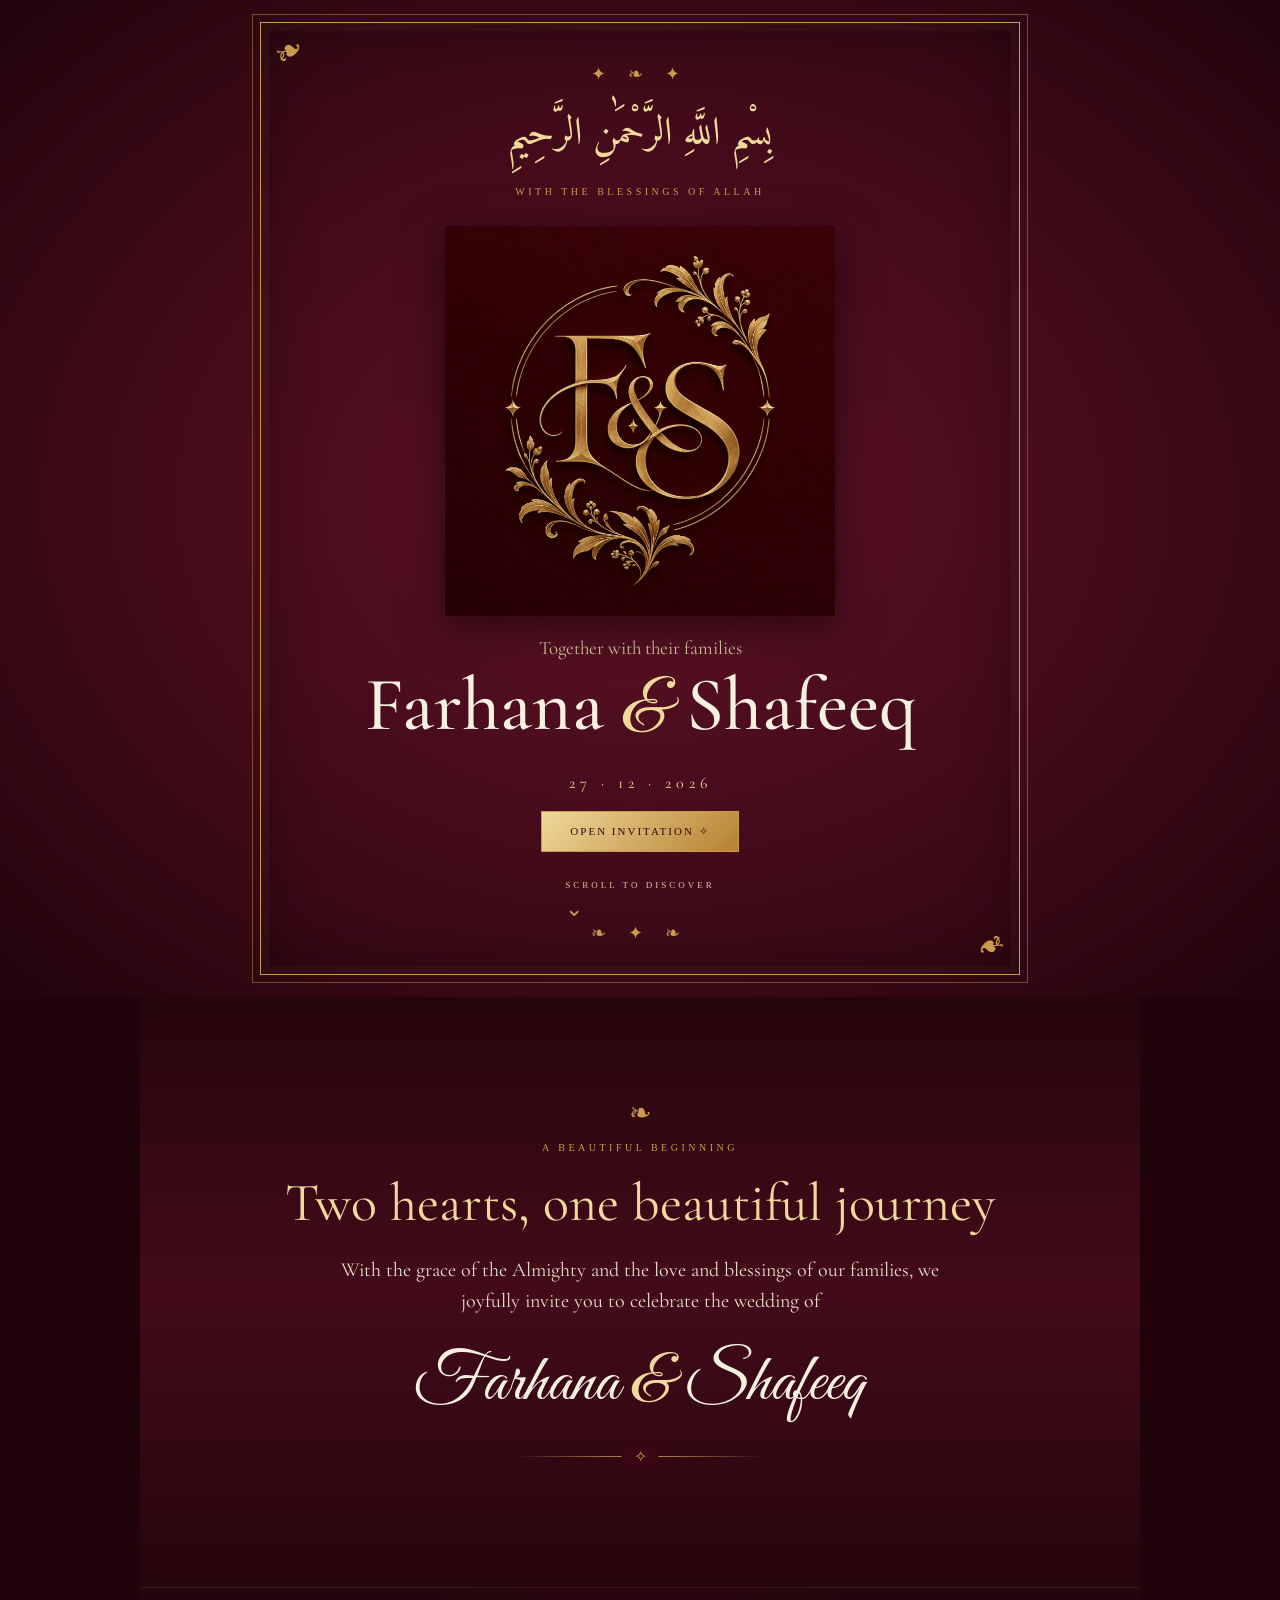
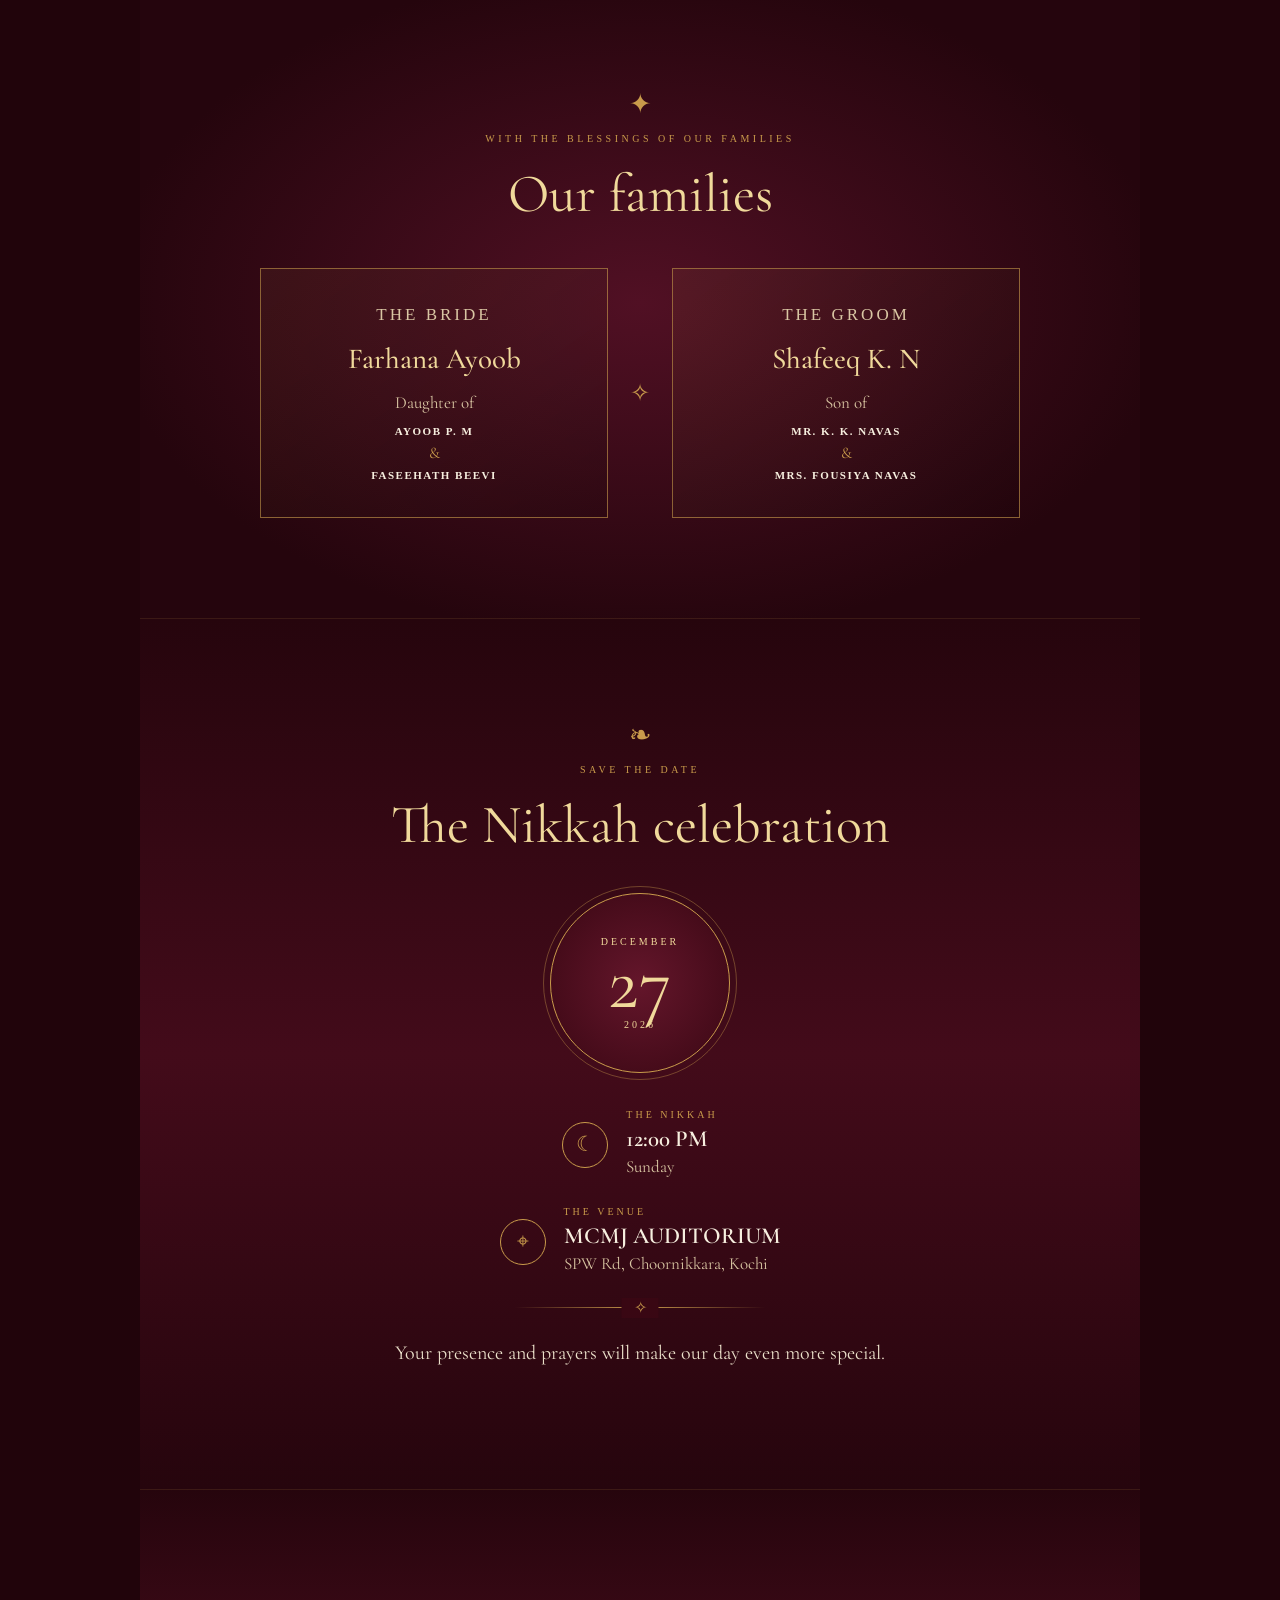
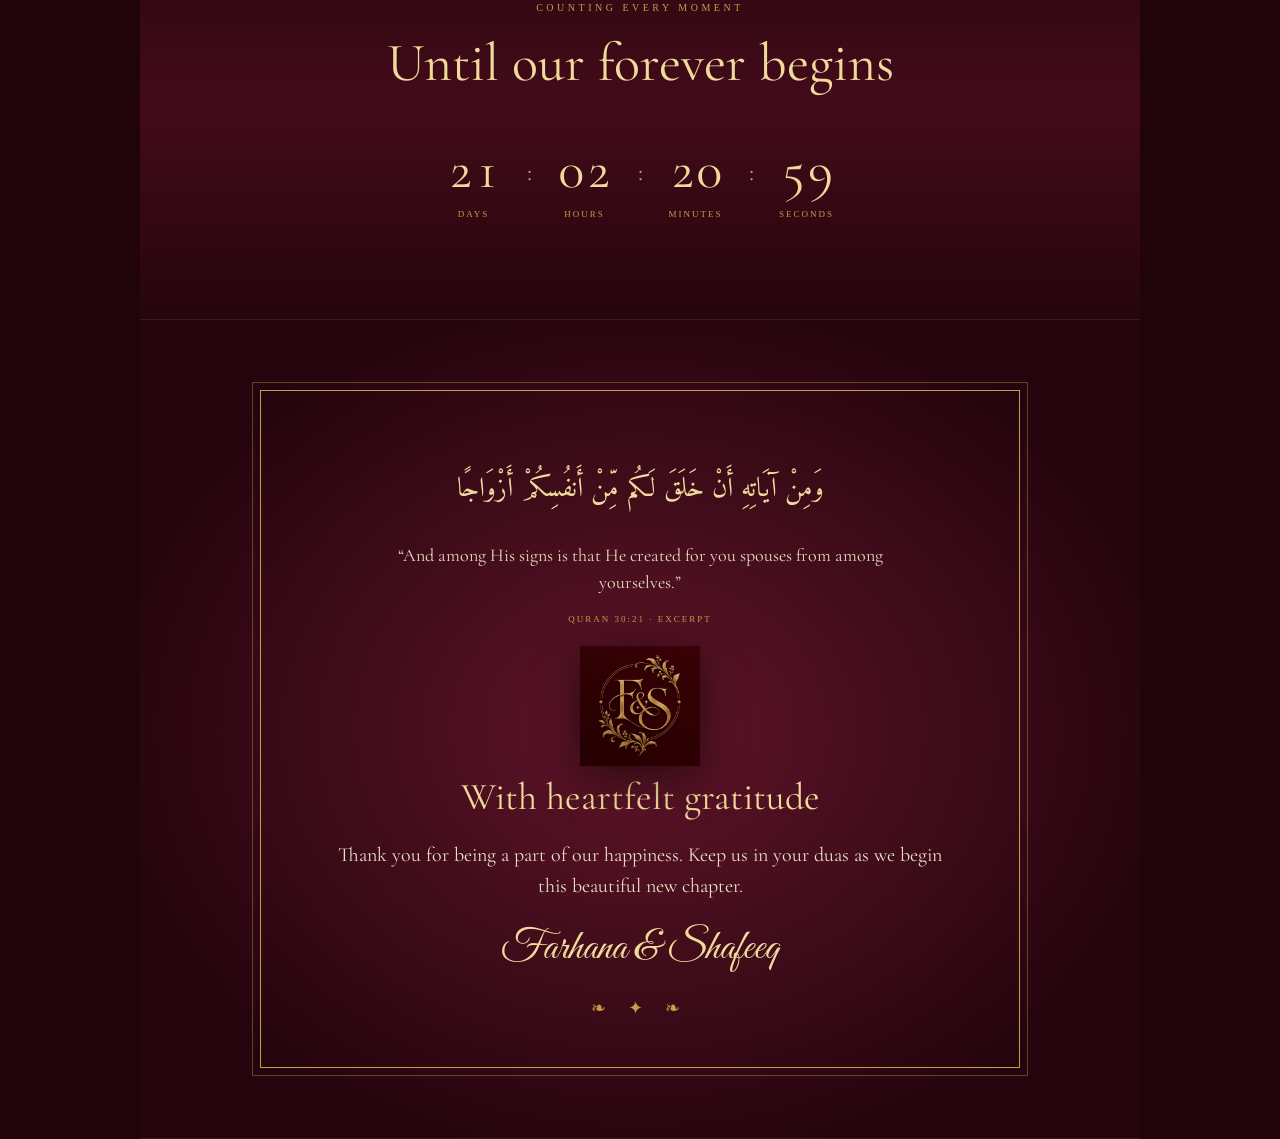
==== commit 66ef93e3: "Rename Farhana-Shafeeq-index-1.html to index.html" ====
--- a/index.html
+++ b/index.html
@@ -1,179 +1,68 @@
-
 <!DOCTYPE html>
 <html lang="en">
 <head>
-  <meta charset="UTF-8" />
-  <meta name="viewport" content="width=device-width, initial-scale=1.0" />
-  <meta name="theme-color" content="#390713" />
-  <title>Farhana & Shafeeq | Wedding Invitation</title>
-  <link rel="preconnect" href="https://fonts.googleapis.com">
-  <link rel="preconnect" href="https://fonts.gstatic.com" crossorigin>
-  <link href="https://fonts.googleapis.com/css2?family=Cormorant+Garamond:wght@400;500;600;700&family=Great+Vibes&family=Amiri:wght@400;700&display=swap" rel="stylesheet">
-  <link rel="stylesheet" href="styles.css" />
+<meta charset="UTF-8">
+<meta name="viewport" content="width=device-width, initial-scale=1.0">
+<meta name="theme-color" content="#350711">
+<meta name="description" content="Wedding invitation of Farhana Ayoob and Shafeeq K. N.">
+<title>Farhana &amp; Shafeeq | Wedding Invitation</title>
+<link rel="preconnect" href="https://fonts.googleapis.com">
+<link rel="preconnect" href="https://fonts.gstatic.com" crossorigin>
+<link href="https://fonts.googleapis.com/css2?family=Amiri:wght@400;700&family=Cormorant+Garamond:wght@400;500;600;700&family=Great+Vibes&display=swap" rel="stylesheet">
+<style>
+:root{--wine:#350711;--wine2:#4b0c1b;--wine3:#21040b;--gold:#c99b4b;--gold2:#f0d99b;--cream:#f7efdf;--muted:#d9c6a3}
+*{box-sizing:border-box}html{scroll-behavior:smooth}body{margin:0;background:var(--wine3);color:var(--cream);font-family:'Cormorant Garamond',serif;overflow-x:hidden}
+body:before{content:"";position:fixed;inset:0;pointer-events:none;z-index:-1;background:radial-gradient(ellipse at 50% 10%,#64172a66,transparent 58%),repeating-linear-gradient(135deg,#d5aa4a08 0 1px,transparent 1px 34px)}
+main{position:relative}.shell{max-width:1000px;margin:auto;padding:100px 24px;text-align:center;position:relative}.hero{min-height:100svh;padding:22px 16px;display:grid;place-items:center;background:radial-gradient(ellipse at center,#601326 0%,#410a19 56%,#22040c 100%)}
+.frame{width:min(100%,760px);min-height:calc(100svh - 48px);padding:40px 24px 30px;border:1px solid var(--gold);outline:1px solid #c99b4b77;outline-offset:7px;display:flex;flex-direction:column;align-items:center;justify-content:center;position:relative;box-shadow:inset 0 0 0 8px #c99b4b0c,inset 0 0 55px #0005}
+.frame:before,.frame:after{content:'❧';position:absolute;color:var(--gold);font-size:34px}.frame:before{top:8px;left:14px;transform:rotate(-35deg)}.frame:after{right:14px;bottom:8px;transform:rotate(145deg)}
+.flourish{color:var(--gold);letter-spacing:9px;font-size:18px}.bismillah{font:clamp(27px,6vw,39px) 'Amiri',serif;color:var(--gold2);margin:15px 0 5px}.eyebrow{font:10px Georgia,serif;letter-spacing:3.5px;color:var(--gold);margin:12px 0 17px}.monogram{display:block;width:min(76vw,390px);height:auto;margin:12px auto 8px;filter:drop-shadow(0 10px 22px #0008)}
+.hero h1{font-size:clamp(43px,9vw,76px);font-weight:500;line-height:1;margin:8px 0;color:var(--cream)}h1 em,.script-amp{font-family:'Great Vibes';font-style:normal;color:var(--gold2)}.kicker{font-size:19px;color:var(--muted);margin:12px 0 0}.hero-date{letter-spacing:5px;color:var(--gold2);font-size:16px;margin:15px 0 18px}.open-btn{border:1px solid var(--gold);background:linear-gradient(135deg,#f0d99b,#b68132);color:#350711;padding:13px 28px;font:11px Georgia;letter-spacing:2px;text-transform:uppercase;cursor:pointer;transition:.25s}.open-btn:hover{transform:translateY(-3px);box-shadow:0 8px 22px #0005}.scroll-hint{font:9px Georgia;letter-spacing:3px;color:var(--muted);margin:28px 0 0}.scroll-hint span{display:block;color:var(--gold);font-size:22px;margin-top:6px}
+section:not(.hero){border-bottom:1px solid #c99b4b22}.intro,.families,.details,.countdown-section{background:linear-gradient(180deg,#26050d,#430b1a 50%,#26050d)}.ornament{font-size:27px;color:var(--gold);margin-bottom:12px}.shell h2{font-size:clamp(35px,7vw,54px);font-weight:400;color:var(--gold2);margin:0 0 18px}.copy{max-width:620px;margin:20px auto;color:#eadfc9;font-size:20px;line-height:1.55}.names{font:clamp(44px,9vw,68px) 'Great Vibes';margin:24px 0;color:var(--cream)}.rule{width:min(250px,65%);height:1px;background:linear-gradient(90deg,transparent,var(--gold),transparent);margin:30px auto;position:relative}.rule:after{content:'✧';position:absolute;left:50%;top:50%;transform:translate(-50%,-50%);background:#390713;padding:0 12px;color:var(--gold)}
+.families{background:radial-gradient(ellipse at center,#511024,#25050d 75%)}.family-grid{display:grid;grid-template-columns:1fr auto 1fr;gap:22px;align-items:center;max-width:760px;margin:42px auto 0}.family-card{border:1px solid #c99b4b99;padding:30px 18px;background:linear-gradient(145deg,#c99b4b12,#0002);min-height:235px;display:flex;flex-direction:column;align-items:center;justify-content:center}.family-label{font:10px Georgia;letter-spacing:3px;color:var(--gold)}.family-card h3{font-size:29px;font-weight:500;color:var(--gold2);margin:10px 0}.family-card p{font-size:17px;margin:6px;color:var(--muted)}.family-card strong{font: bold 11px Georgia;letter-spacing:1.5px;color:var(--cream);margin:6px}.family-card>span,.family-divider{color:var(--gold)}.family-divider{font-size:24px}
+.date-medallion{width:180px;height:180px;border:1px solid var(--gold);outline:1px solid #c99b4b66;outline-offset:6px;border-radius:50%;margin:36px auto;display:flex;flex-direction:column;align-items:center;justify-content:center;background:radial-gradient(circle,#64162b,#390713);color:var(--gold2)}.date-medallion span{font:10px Georgia;letter-spacing:3px}.date-medallion strong{font-size:76px;font-weight:400;line-height:.95}.detail{display:flex;gap:18px;align-items:center;justify-content:center;text-align:left;margin:26px auto;max-width:390px}.detail-icon{width:46px;height:46px;border:1px solid var(--gold);border-radius:50%;display:grid;place-items:center;color:var(--gold);font-size:21px;flex-shrink:0}.detail small{display:block;font:10px Georgia;letter-spacing:3px;color:var(--gold);margin-bottom:5px}.detail strong{font-size:23px;font-weight:600}.detail p{font-size:17px;margin:3px 0;color:var(--muted)}
+.countdown{display:flex;justify-content:center;align-items:center;gap:clamp(7px,3vw,24px);margin:42px auto 0}.countdown div{min-width:58px;display:flex;flex-direction:column;gap:7px}.countdown strong{font-size:clamp(32px,7vw,54px);font-weight:400;color:var(--gold2);font-variant-numeric:tabular-nums}.countdown span{font:9px Georgia;letter-spacing:2px;color:var(--gold)}.countdown i{font-size:26px;color:var(--gold);font-style:normal;margin-top:-14px}
+.closing{background:radial-gradient(ellipse at center,#601529,#24040d 78%);padding-top:70px;padding-bottom:70px}.closing-frame{max-width:760px;margin:auto;padding:48px 24px;border:1px solid var(--gold);outline:1px solid #c99b4b66;outline-offset:7px}.arabic{font:27px/1.8 'Amiri',serif;color:var(--gold2)}.translation{font-size:18px;line-height:1.5;color:#e8dbc1;max-width:520px;margin:18px auto}.reference{font:9px Georgia;letter-spacing:2px;color:var(--gold)}.closing .monogram{width:120px;margin:22px auto 8px}.closing h2{font-size:38px;margin:0}.closing-names{font:42px 'Great Vibes';color:var(--gold2);margin:8px 0 22px}
+.reveal{opacity:0;transform:translateY(36px);transition:opacity .9s ease,transform .9s cubic-bezier(.2,.7,.2,1)}.reveal.visible{opacity:1;transform:translateY(0)}.petals{position:fixed;inset:0;z-index:5;pointer-events:none;overflow:hidden}.petal{position:absolute;top:-24px;width:7px;height:12px;border-radius:90% 0 90% 0;background:linear-gradient(135deg,#f0d99b,#a96b35);opacity:.45;animation:fall linear forwards}@keyframes fall{to{transform:translate3d(var(--drift),110vh,0) rotate(620deg);opacity:0}}
+@media(max-width:620px){.shell{padding:76px 20px}.hero{padding:15px 12px}.frame{min-height:calc(100svh - 30px);padding:34px 16px 24px}.monogram{width:min(76vw,310px)}.family-grid{grid-template-columns:1fr;gap:12px;max-width:360px}.family-card{min-height:200px}.family-divider{transform:rotate(90deg);line-height:1}.countdown{gap:6px}.countdown div{min-width:50px}.countdown span{font-size:8px;letter-spacing:1px}.countdown i{font-size:19px}.arabic{font-size:23px}.detail{max-width:310px}.detail strong{font-size:20px}}
+@media(prefers-reduced-motion:reduce){html{scroll-behavior:auto}.reveal{opacity:1;transform:none;transition:none}.petals{display:none}}
+</style>
 </head>
 <body>
-  <audio id="weddingMusic" src="assets/wedding-nasheed.mp3" preload="auto" loop></audio>
-  <div class="petal-layer" aria-hidden="true"></div>
-
-  <main>
-    <section class="hero section-shell" id="home">
-      <div class="ornate-frame">
-        <div class="top-flourish">✦ ❧ ✦</div>
-        <p class="bismillah" lang="ar">بِسْمِ اللَّهِ الرَّحْمَٰنِ الرَّحِيمِ</p>
-        <p class="eyebrow">WITH THE BLESSINGS OF ALLAH</p>
-
-        <img class="fs-logo" src="assets/fs-monogram.png"
-          alt="Farhana and Shafeeq gold F and S floral monogram" />
-
-        <p class="invitation-kicker">Together with their families</p>
-        <h1>Farhana <em>&amp;</em> Shafeeq</h1>
-        <p class="hero-date">27 · 12 · 2026</p>
-
-        <button class="open-button" id="openInvitation">
-          Open Invitation <span>✧</span>
-        </button>
-
-        <p class="scroll-hint">SCROLL TO DISCOVER <span>⌄</span></p>
-        <div class="bottom-flourish">❧ ✦ ❧</div>
-      </div>
-    </section>
-
-    <section class="intro section-shell reveal">
-      <img class="section-logo" src="assets/fs-monogram.png"
-        alt="F and S floral monogram" />
-      <p class="eyebrow">A BEAUTIFUL BEGINNING</p>
-      <h2>Two hearts, one beautiful journey</h2>
-      <p class="body-copy">
-        With the grace of the Almighty and the love and blessings of our
-        families, we joyfully invite you to celebrate the wedding of
-      </p>
-      <div class="names-line">Farhana <span>&amp;</span> Shafeeq</div>
-      <div class="gold-rule"><span>✧</span></div>
-    </section>
-
-    <section class="couple-section section-shell reveal">
-      <div class="section-ornament">❧</div>
-      <p class="eyebrow">THE BRIDE &amp; THE GROOM</p>
-      <h2>A promise of forever</h2>
-
-      <div class="portrait-frame">
-        <div class="portrait-inner">
-          <img src="assets/couple-illustration.jpg"
-            alt="Illustration of Farhana and Shafeeq" />
-        </div>
-      </div>
-
-      <h3>Farhana <span>&amp;</span> Shafeeq</h3>
-      <p class="couple-caption">
-        With love, duas and the blessings of our families
-      </p>
-    </section>
-
-    <section class="families section-shell reveal">
-      <div class="section-ornament">✦</div>
-      <p class="eyebrow">WITH THE BLESSINGS OF OUR FAMILIES</p>
-      <h2>Our families</h2>
-
-      <div class="family-grid">
-        <article class="family-card">
-          <p class="family-label">THE BRIDE</p>
-          <h3>Farhana Ayoob</h3>
-          <p>Daughter of</p>
-          <strong>AYOOB P. M</strong>
-          <span>&amp;</span>
-          <strong>FASEEHATH BEEVI</strong>
-        </article>
-
-        <div class="family-divider">✧</div>
-
-        <article class="family-card">
-          <p class="family-label">THE GROOM</p>
-          <h3>Shafeeq K. N</h3>
-          <p>Son of</p>
-          <strong>MR K. K NAVAS</strong>
-          <span>&amp;</span>
-          <strong>MRS FOUSIYA NAVAS</strong>
-        </article>
-      </div>
-    </section>
-
-    <section class="details section-shell reveal">
-      <div class="section-ornament">❧</div>
-      <p class="eyebrow">SAVE THE DATE</p>
-      <h2>The celebration</h2>
-
-      <div class="date-medallion">
-        <span>DECEMBER</span>
-        <strong>27</strong>
-        <span>2026</span>
-      </div>
-
-      <div class="detail-row">
-        <span class="detail-icon">☾</span>
-        <div>
-          <small>THE NIKKAH</small>
-          <strong>12:00 PM</strong>
-        </div>
-      </div>
-
-      <div class="detail-row">
-        <span class="detail-icon">⌖</span>
-        <div>
-          <small>THE VENUE</small>
-          <strong>MCMJ AUDITORIUM</strong>
-          <p>SPW Rd, Choornikkara, Kochi</p>
-        </div>
-      </div>
-
-      <div class="gold-rule"><span>✧</span></div>
-      <p class="body-copy">
-        Your presence and prayers will make our day even more special.
-      </p>
-    </section>
-
-    <section class="countdown-section section-shell reveal">
-      <p class="eyebrow">COUNTING EVERY MOMENT</p>
-      <h2>Until our forever begins</h2>
-
-      <div class="countdown" id="countdown">
-        <div><strong id="days">00</strong><span>DAYS</span></div>
-        <i>:</i>
-        <div><strong id="hours">00</strong><span>HOURS</span></div>
-        <i>:</i>
-        <div><strong id="minutes">00</strong><span>MINUTES</span></div>
-        <i>:</i>
-        <div><strong id="seconds">00</strong><span>SECONDS</span></div>
-      </div>
-    </section>
-
-    <section class="closing section-shell reveal">
-      <div class="closing-frame">
-        <p class="arabic-verse" lang="ar">
-          وَمِنْ آيَاتِهِ أَنْ خَلَقَ لَكُم مِّنْ أَنفُسِكُمْ أَزْوَاجًا
-        </p>
-
-        <p class="verse-translation">
-          “And among His signs is that He created for you spouses from among yourselves.”
-        </p>
-        <p class="verse-reference">QURAN 30:21 · EXCERPT</p>
-
-        <img class="closing-logo" src="assets/fs-monogram.png"
-          alt="F and S floral monogram" />
-
-        <h2>With heartfelt gratitude</h2>
-        <p class="body-copy">
-          Thank you for being a part of our happiness. Keep us in your duas
-          as we begin this beautiful new chapter.
-        </p>
-        <p class="closing-names">Farhana &amp; Shafeeq</p>
-        <div class="bottom-flourish">❧ ✦ ❧</div>
-      </div>
-    </section>
-  </main>
-
-  <button class="music-toggle" id="musicToggle"
-    aria-label="Toggle music">♫</button>
-
-  <script src="script.js"></script>
-</body>
-</html>
+<div class="petals" aria-hidden="true"></div>
+<main>
+<section class="hero" id="home"><div class="frame">
+<div class="flourish">✦ ❧ ✦</div>
+<p class="bismillah" lang="ar" dir="rtl">بِسْمِ اللَّهِ الرَّحْمَٰنِ الرَّحِيمِ</p>
+<p class="eyebrow">WITH THE BLESSINGS OF ALLAH</p>
+<img class="monogram" src="[data-uri]" alt="Gold F and S botanical monogram on burgundy background">
+<p class="kicker">Together with their families</p>
+<h1>Farhana <em>&amp;</em> Shafeeq</h1>
+<p class="hero-date">27 · 12 · 2026</p>
+<button class="open-btn" id="openInvitation">Open Invitation <span>✧</span></button>
+<p class="scroll-hint">SCROLL TO DISCOVER <span>⌄</span></p>
+<div class="flourish">❧ ✦ ❧</div>
+</div></section>
+<section class="shell intro reveal" id="invitation"><div class="ornament">❧</div><p class="eyebrow">A BEAUTIFUL BEGINNING</p><h2>Two hearts, one beautiful journey</h2><p class="copy">With the grace of the Almighty and the love and blessings of our families, we joyfully invite you to celebrate the wedding of</p><div class="names">Farhana <span class="script-amp">&amp;</span> Shafeeq</div><div class="rule"></div></section>
+<section class="shell families reveal"><div class="ornament">✦</div><p class="eyebrow">WITH THE BLESSINGS OF OUR FAMILIES</p><h2>Our families</h2><div class="family-grid">
+<article class="family-card"><p class="family-label">THE BRIDE</p><h3>Farhana Ayoob</h3><p>Daughter of</p><strong>AYOOB P. M</strong><span>&amp;</span><strong>FASEEHATH BEEVI</strong></article>
+<div class="family-divider">✧</div>
+<article class="family-card"><p class="family-label">THE GROOM</p><h3>Shafeeq K. N</h3><p>Son of</p><strong>MR. K. K. NAVAS</strong><span>&amp;</span><strong>MRS. FOUSIYA NAVAS</strong></article>
+</div></section>
+<section class="shell details reveal"><div class="ornament">❧</div><p class="eyebrow">SAVE THE DATE</p><h2>The Nikkah celebration</h2><div class="date-medallion"><span>DECEMBER</span><strong>27</strong><span>2026</span></div>
+<div class="detail"><span class="detail-icon">☾</span><div><small>THE NIKKAH</small><strong>12:00 PM</strong><p>Sunday</p></div></div>
+<div class="detail"><span class="detail-icon">⌖</span><div><small>THE VENUE</small><strong>MCMJ AUDITORIUM</strong><p>SPW Rd, Choornikkara, Kochi</p></div></div>
+<div class="rule"></div><p class="copy">Your presence and prayers will make our day even more special.</p></section>
+<section class="shell countdown-section reveal"><p class="eyebrow">COUNTING EVERY MOMENT</p><h2>Until our forever begins</h2><div class="countdown" id="countdown"><div><strong id="days">00</strong><span>DAYS</span></div><i>:</i><div><strong id="hours">00</strong><span>HOURS</span></div><i>:</i><div><strong id="minutes">00</strong><span>MINUTES</span></div><i>:</i><div><strong id="seconds">00</strong><span>SECONDS</span></div></div></section>
+<section class="shell closing reveal"><div class="closing-frame"><p class="arabic" lang="ar" dir="rtl">وَمِنْ آيَاتِهِ أَنْ خَلَقَ لَكُم مِّنْ أَنفُسِكُمْ أَزْوَاجًا</p><p class="translation">“And among His signs is that He created for you spouses from among yourselves.”</p><p class="reference">QURAN 30:21 · EXCERPT</p><img class="monogram" src="[data-uri]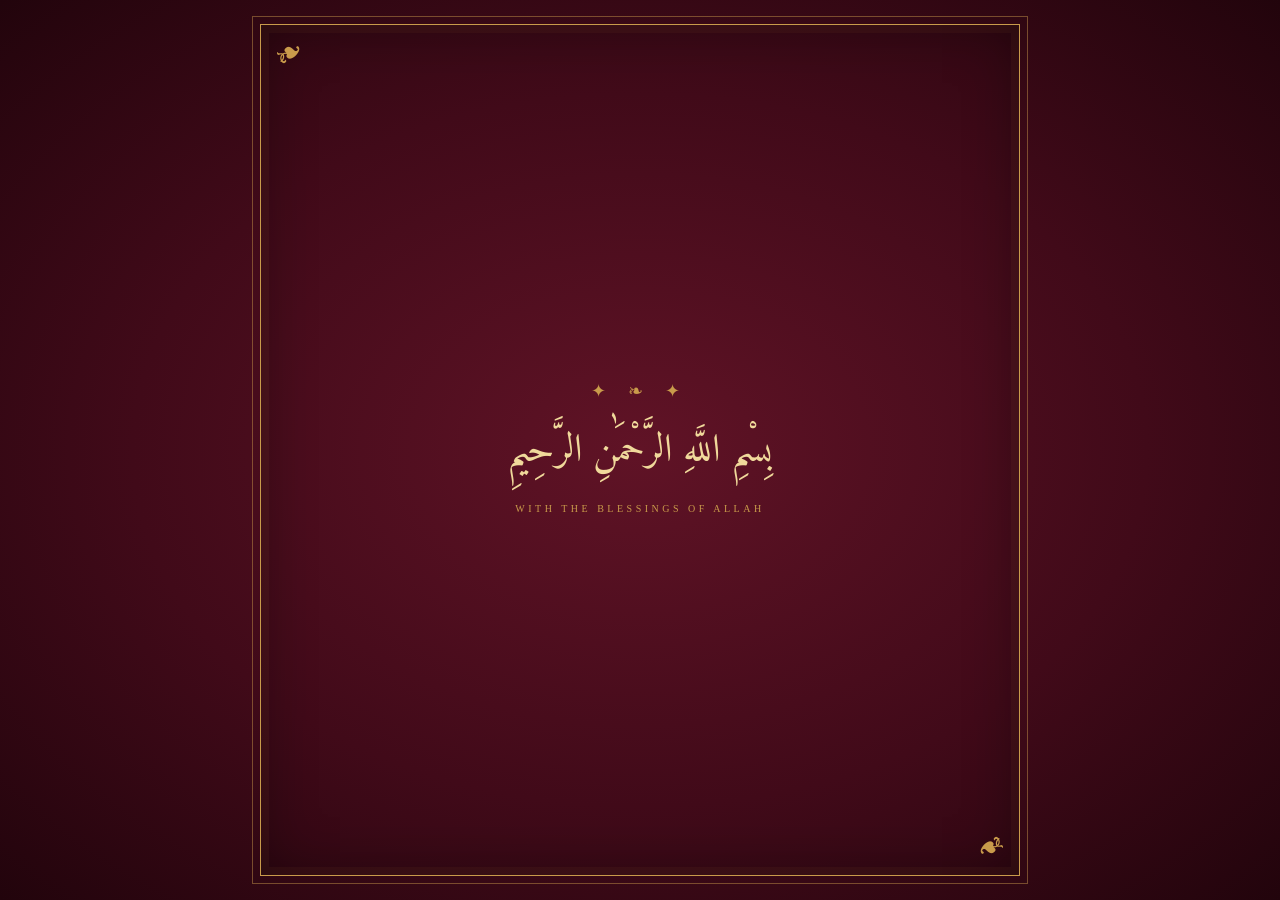
==== commit 32145ca0: "Update print statement from 'Hello' to 'Goodbye'" ====
--- a/index.html
+++ b/index.html
@@ -29,40 +29,13 @@
 </style>
 </head>
 <body>
+<audio id="weddingMusic" preload="auto" loop>
+  <source src="assets/wedding-nasheed.mp3" type="audio/mpeg">
+</audio>
 <div class="petals" aria-hidden="true"></div>
 <main>
 <section class="hero" id="home"><div class="frame">
 <div class="flourish">✦ ❧ ✦</div>
 <p class="bismillah" lang="ar" dir="rtl">بِسْمِ اللَّهِ الرَّحْمَٰنِ الرَّحِيمِ</p>
 <p class="eyebrow">WITH THE BLESSINGS OF ALLAH</p>
-<img class="monogram" src="[data-uri]" alt="Gold F and S botanical monogram on burgundy background">
-<p class="kicker">Together with their families</p>
-<h1>Farhana <em>&amp;</em> Shafeeq</h1>
-<p class="hero-date">27 · 12 · 2026</p>
-<button class="open-btn" id="openInvitation">Open Invitation <span>✧</span></button>
-<p class="scroll-hint">SCROLL TO DISCOVER <span>⌄</span></p>
-<div class="flourish">❧ ✦ ❧</div>
-</div></section>
-<section class="shell intro reveal" id="invitation"><div class="ornament">❧</div><p class="eyebrow">A BEAUTIFUL BEGINNING</p><h2>Two hearts, one beautiful journey</h2><p class="copy">With the grace of the Almighty and the love and blessings of our families, we joyfully invite you to celebrate the wedding of</p><div class="names">Farhana <span class="script-amp">&amp;</span> Shafeeq</div><div class="rule"></div></section>
-<section class="shell families reveal"><div class="ornament">✦</div><p class="eyebrow">WITH THE BLESSINGS OF OUR FAMILIES</p><h2>Our families</h2><div class="family-grid">
-<article class="family-card"><p class="family-label">THE BRIDE</p><h3>Farhana Ayoob</h3><p>Daughter of</p><strong>AYOOB P. M</strong><span>&amp;</span><strong>FASEEHATH BEEVI</strong></article>
-<div class="family-divider">✧</div>
-<article class="family-card"><p class="family-label">THE GROOM</p><h3>Shafeeq K. N</h3><p>Son of</p><strong>MR. K. K. NAVAS</strong><span>&amp;</span><strong>MRS. FOUSIYA NAVAS</strong></article>
-</div></section>
-<section class="shell details reveal"><div class="ornament">❧</div><p class="eyebrow">SAVE THE DATE</p><h2>The Nikkah celebration</h2><div class="date-medallion"><span>DECEMBER</span><strong>27</strong><span>2026</span></div>
-<div class="detail"><span class="detail-icon">☾</span><div><small>THE NIKKAH</small><strong>12:00 PM</strong><p>Sunday</p></div></div>
-<div class="detail"><span class="detail-icon">⌖</span><div><small>THE VENUE</small><strong>MCMJ AUDITORIUM</strong><p>SPW Rd, Choornikkara, Kochi</p></div></div>
-<div class="rule"></div><p class="copy">Your presence and prayers will make our day even more special.</p></section>
-<section class="shell countdown-section reveal"><p class="eyebrow">COUNTING EVERY MOMENT</p><h2>Until our forever begins</h2><div class="countdown" id="countdown"><div><strong id="days">00</strong><span>DAYS</span></div><i>:</i><div><strong id="hours">00</strong><span>HOURS</span></div><i>:</i><div><strong id="minutes">00</strong><span>MINUTES</span></div><i>:</i><div><strong id="seconds">00</strong><span>SECONDS</span></div></div></section>
-<section class="shell closing reveal"><div class="closing-frame"><p class="arabic" lang="ar" dir="rtl">وَمِنْ آيَاتِهِ أَنْ خَلَقَ لَكُم مِّنْ أَنفُسِكُمْ أَزْوَاجًا</p><p class="translation">“And among His signs is that He created for you spouses from among yourselves.”</p><p class="reference">QURAN 30:21 · EXCERPT</p><img class="monogram" src="[data-uri]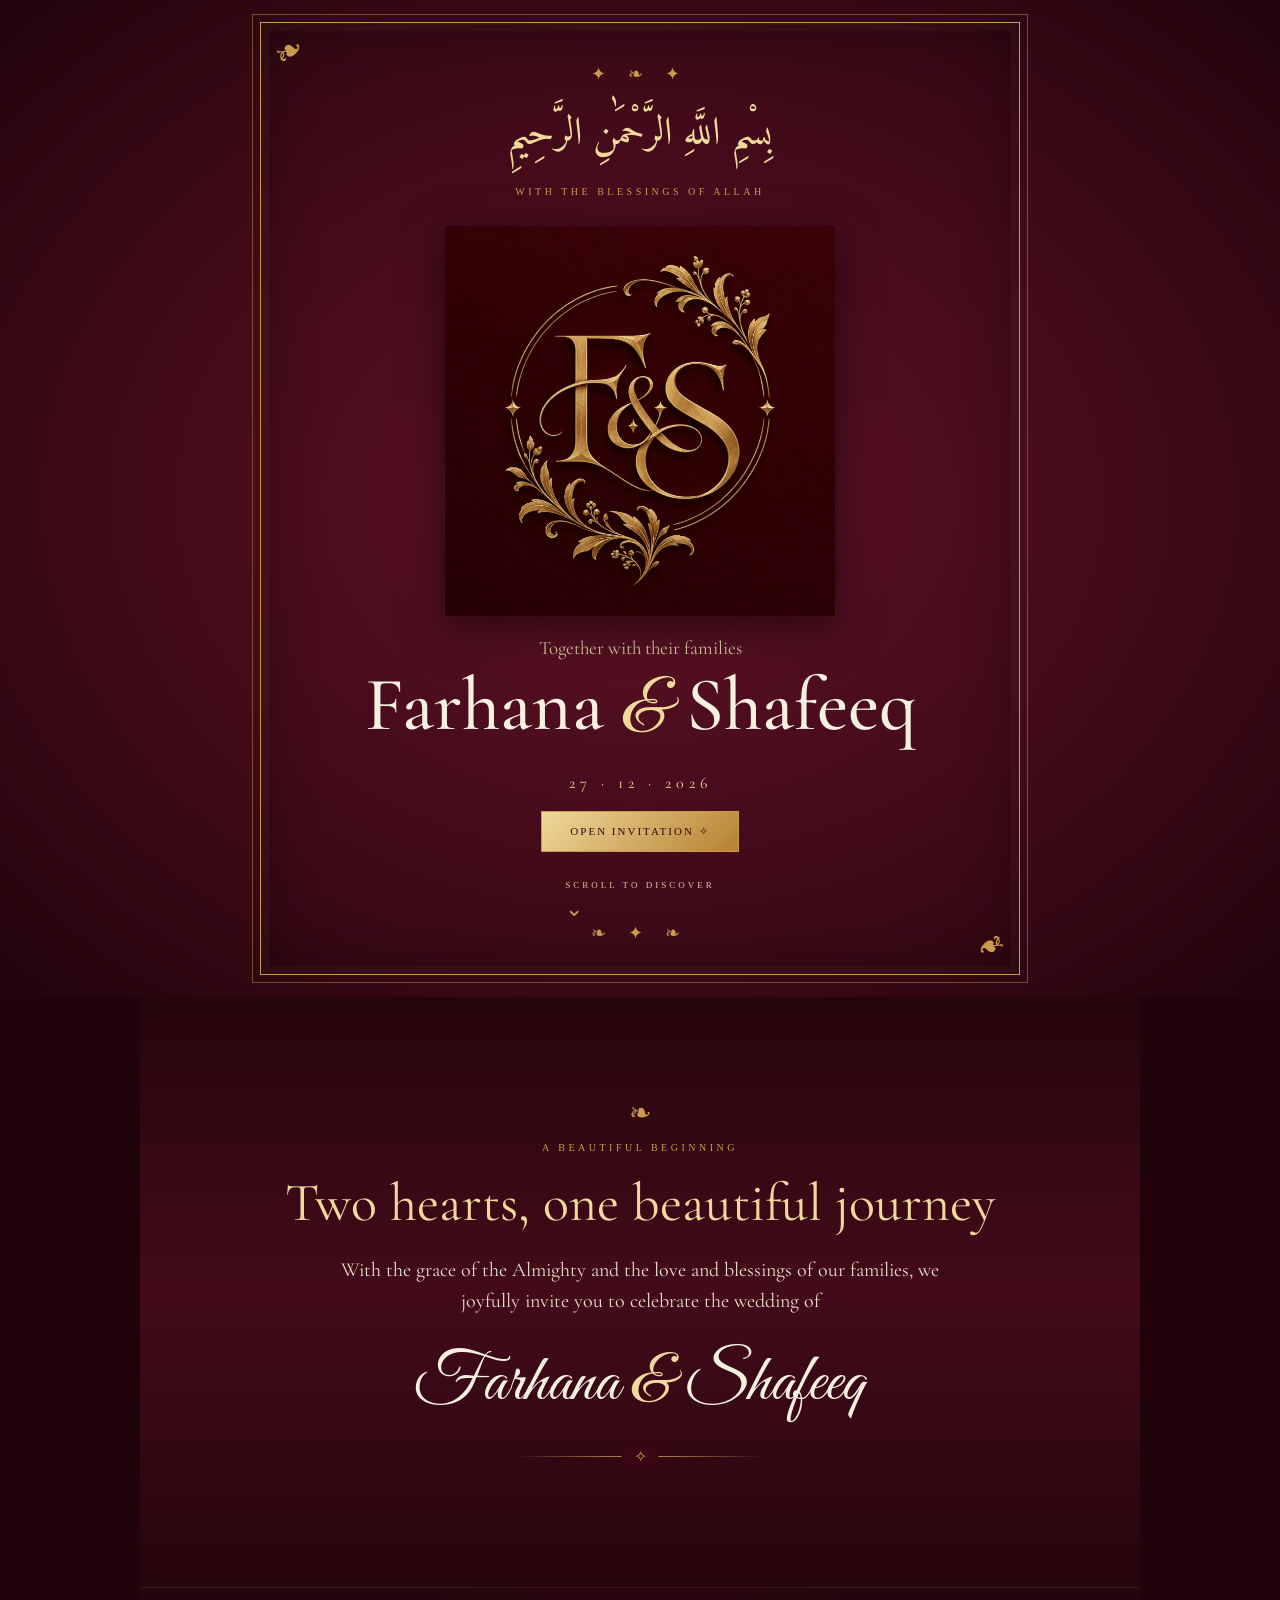
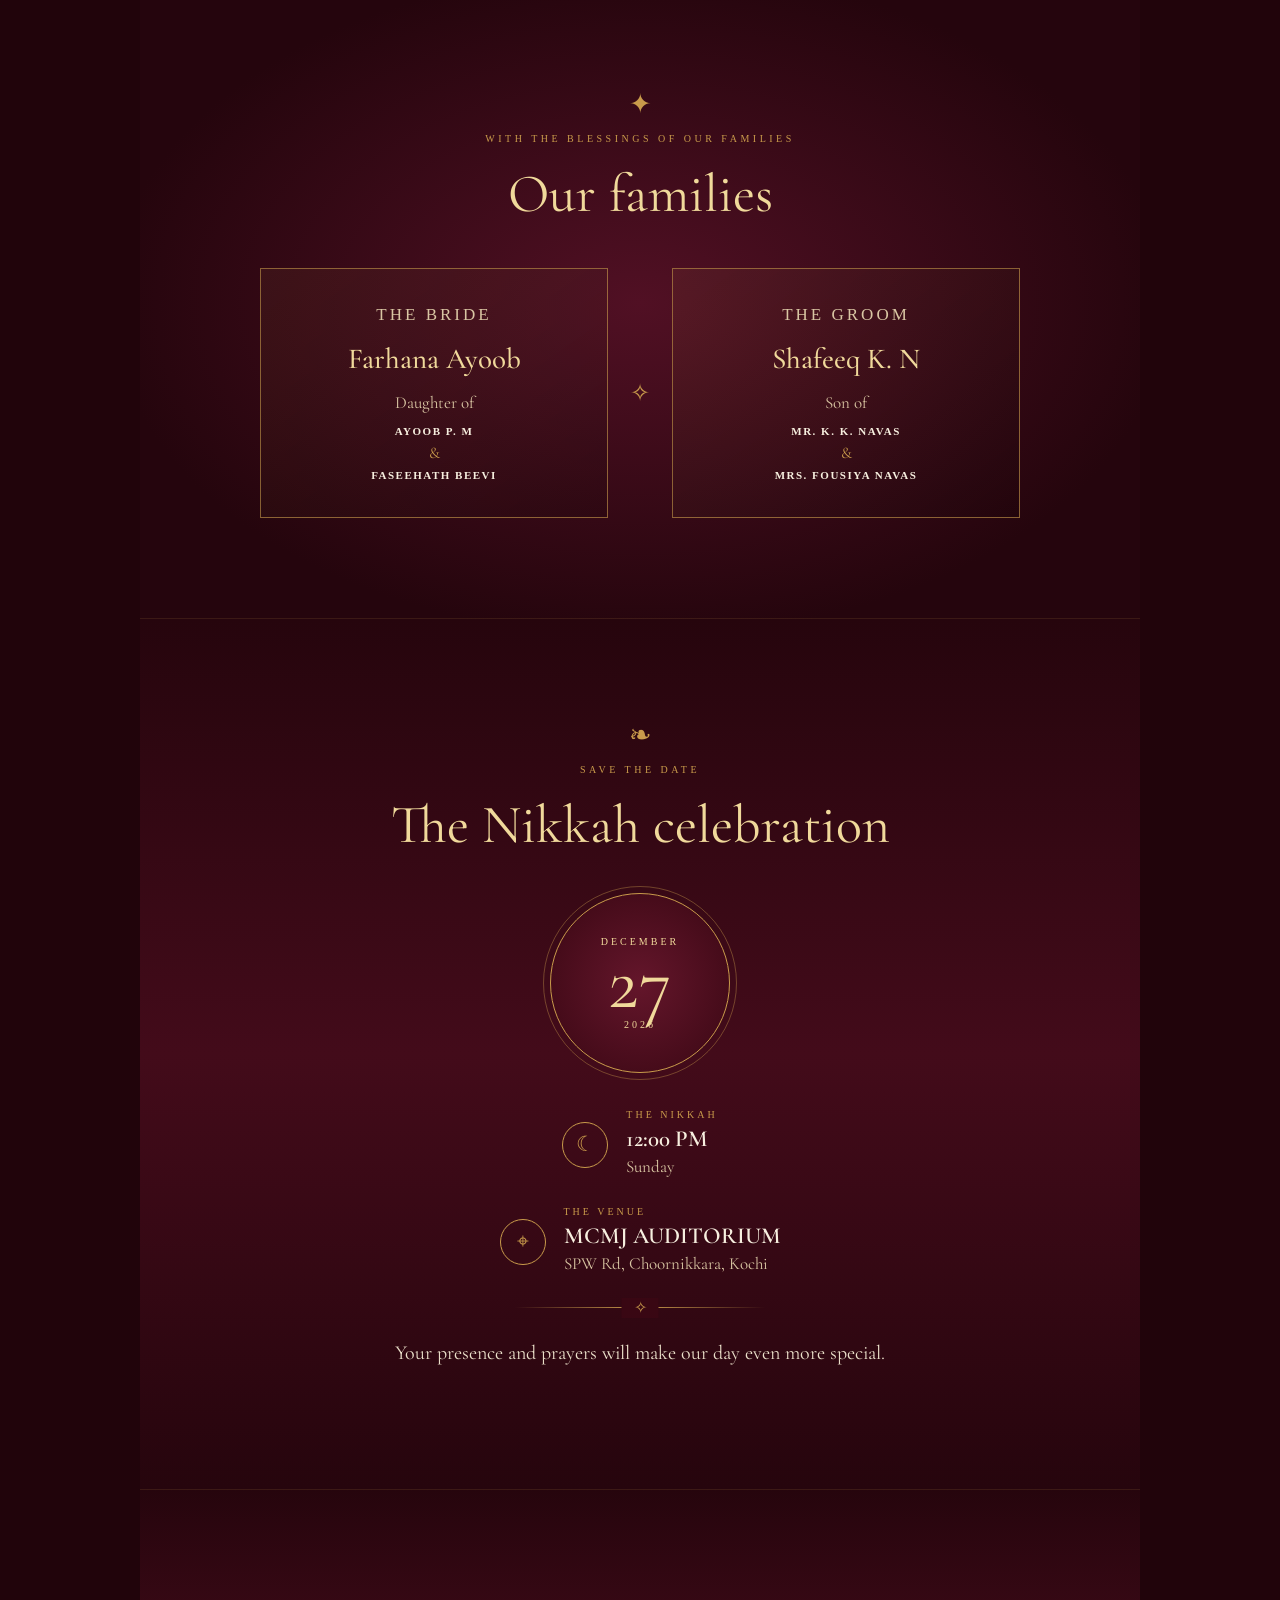
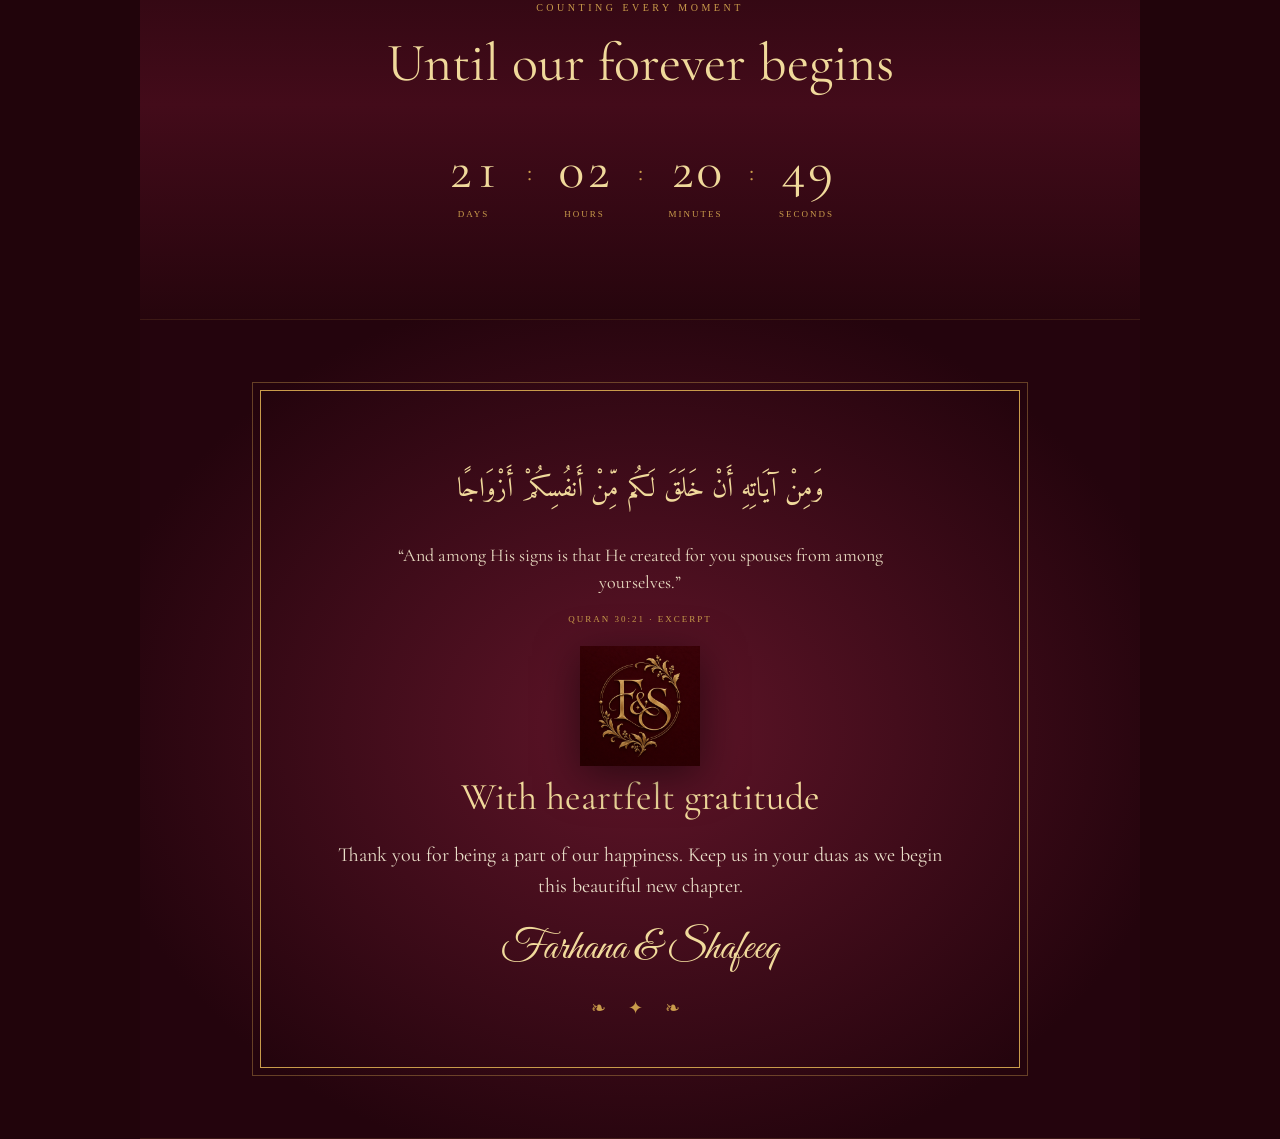
==== commit 8caf2c44: "Rename Farhana-Shafeeq-index-with-music-2.html to index.html" ====
--- a/index.html
+++ b/index.html
@@ -38,4 +38,41 @@
 <div class="flourish">✦ ❧ ✦</div>
 <p class="bismillah" lang="ar" dir="rtl">بِسْمِ اللَّهِ الرَّحْمَٰنِ الرَّحِيمِ</p>
 <p class="eyebrow">WITH THE BLESSINGS OF ALLAH</p>
-<img class="monogram" src="[data-uri]
+<img class="monogram" src="[data-uri]